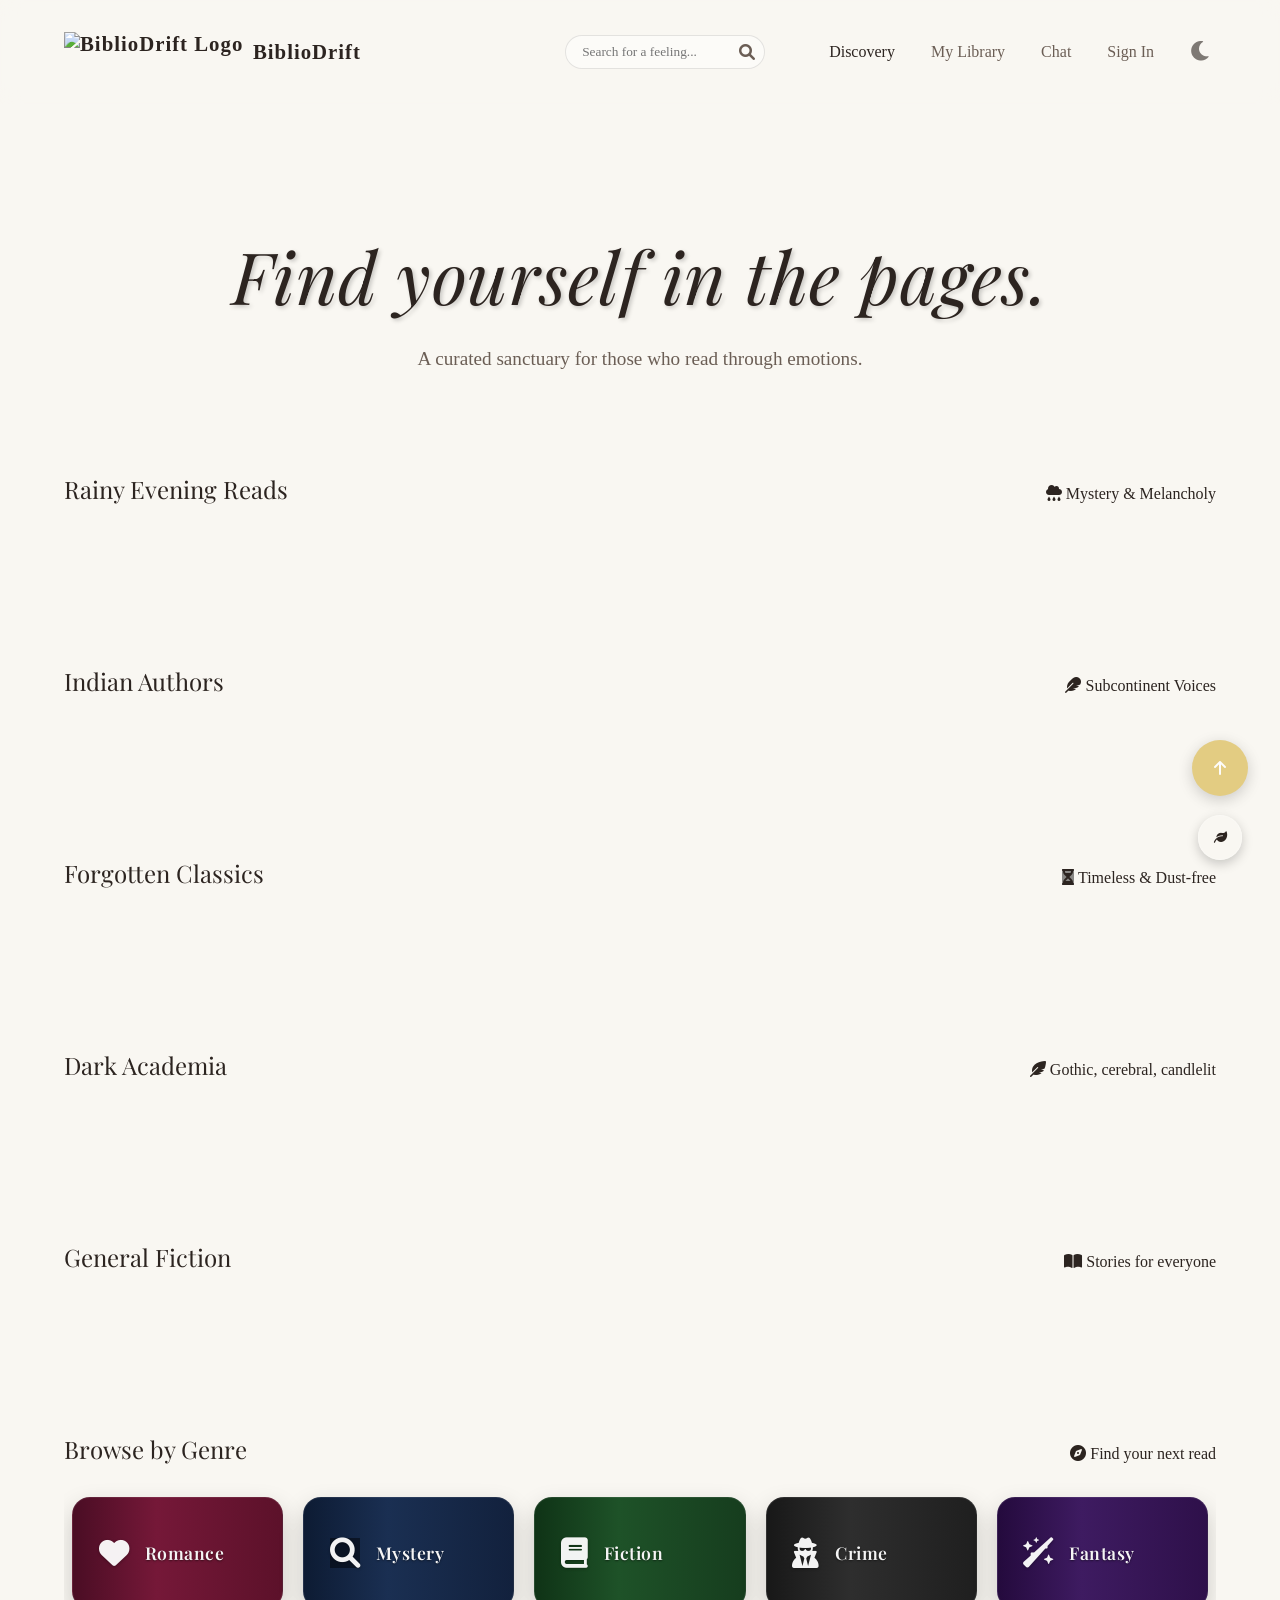
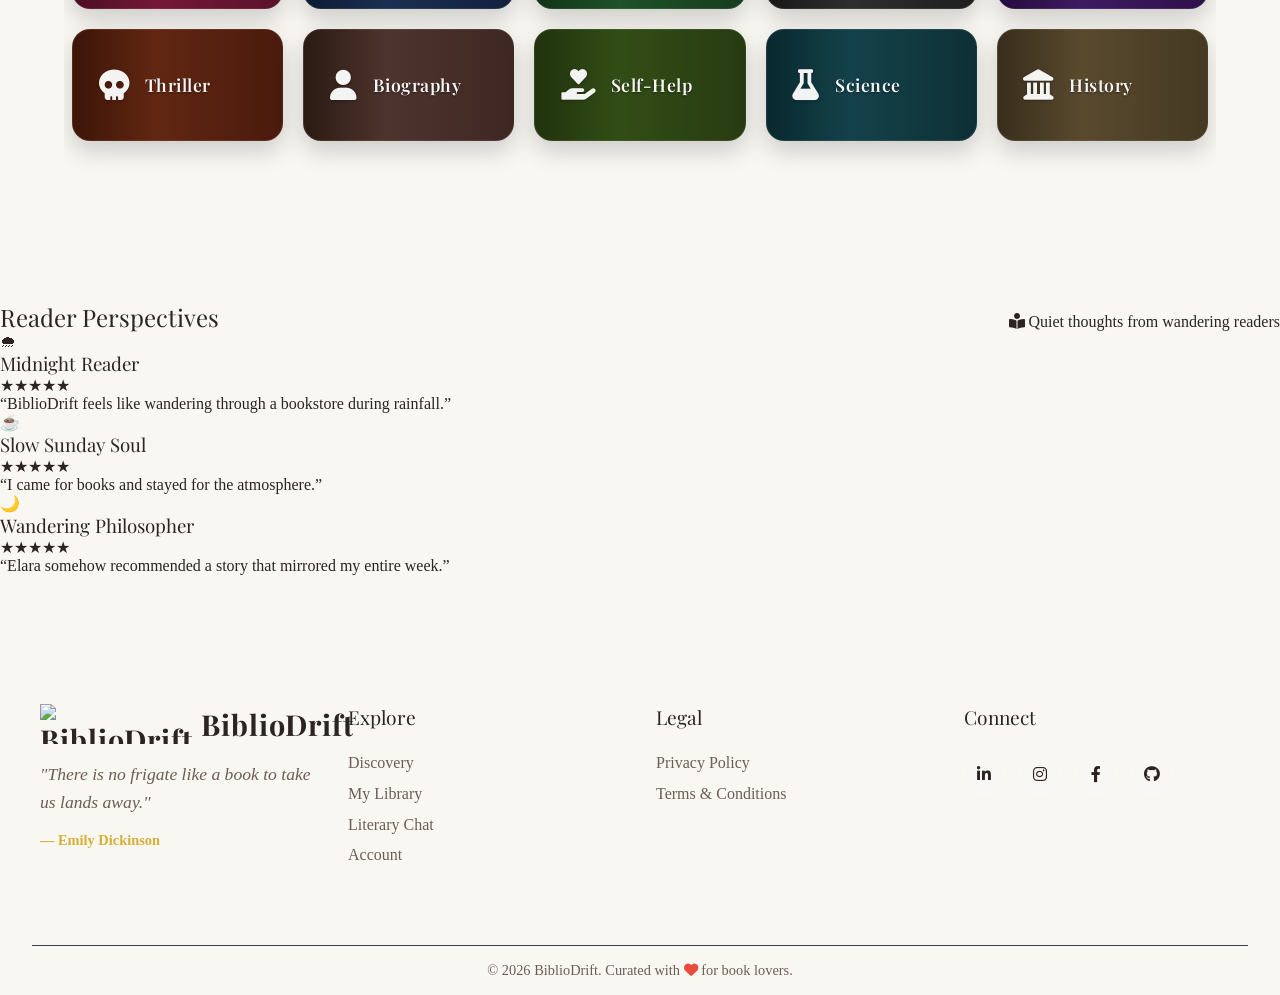
==== frontend/pages/index.html @ a6b9f35f "Merge branch 'main' into enhancement/new-ambient-modes" ====
<!doctype html>
<html lang="en">

<head>
  <meta charset="UTF-8" />
  <script>
    (function () {
      const theme = localStorage.getItem('bibliodrift_theme');
      if (theme === 'night') {
        document.documentElement.setAttribute('data-theme', 'night');
      }
    })();
  </script>
  <script src="https://unpkg.com/dexie/dist/dexie.js"></script>

  <script src="../js/db.js"></script>

  <script src="../js/app.js"></script>
  <script src="../js/library-3d.js"></script>
  <script src="https://unpkg.com/dexie/dist/dexie.js"></script>
  <meta name="viewport" content="width=device-width, initial-scale=1.0" />
  <!-- Added SEO meta description to improve search engine discoverability and click-through rates -->
  <meta name="description" content="BiblioDrift — Discover books by mood, track your reading journey, and get AI-powered recommendations." />
  <title>BiblioDrift | Find yourself in the pages</title>
  <link rel="stylesheet" href="../css/style.css" />
  <link rel="stylesheet" href="../css/keyboard-shortcuts.css" />
  <link rel="manifest" href="/manifest.json">
  <!-- Fonts -->
  <link rel="preconnect" href="https://fonts.googleapis.com" />
  <link rel="preconnect" href="https://fonts.gstatic.com" crossorigin />
  <link
    href="https://fonts.googleapis.com/css2?family=Playfair+Display:ital,wght@0,400;0,600;1,400&family=Georgia&display=swap"
    rel="stylesheet" />
  <link rel="stylesheet" href="https://cdnjs.cloudflare.com/ajax/libs/font-awesome/6.0.0/css/all.min.css" />

  <!-- Security: DOMPurify for XSS prevention -->
  <script src="https://cdn.jsdelivr.net/npm/dompurify@3.0.6/dist/purify.min.js"></script>
  <link rel="icon" href="../assets/images/biblioDrift_favicon.png" type="image/png">
  <!-- PWA -->
  <link rel="manifest" href="/manifest.json">
  <meta name="theme-color" content="#2c2420">
  <meta name="apple-mobile-web-app-capable" content="yes">
  <meta name="apple-mobile-web-app-status-bar-style" content="black-translucent">
  <meta name="apple-mobile-web-app-title" content="BiblioDrift">
  <link rel="apple-touch-icon" href="../assets/images/biblioDrift_favicon.png">
</head>

<body>
  <header>
    <a href="index.html" class="logo">
      <img style="height: 40px" src="../assets/images/biblioDrift_favicon.png" alt="BiblioDrift Logo"> BiblioDrift
    </a>
    <div class="header-controls">
      <div class="search-bar">
        <input type="text" id="searchInput" class="search-input" placeholder="Search for a feeling...">
        <i class="fa-solid fa-search search-icon" id="searchIcon"></i>
      </div>
      <nav class="nav-links">
        <div class="tooltip">
          <a href="index.html" class="active">Discovery</a>
          <span class="tooltip-text"><i class="fa-solid fa-wand-magic-sparkles"></i> Explore books</span>
        </div>
        <div class="tooltip">
          <a href="library.html">My Library</a>
          <span class="tooltip-text"><i class="fa-solid fa-book"></i> My Library</span>
        </div>
        <div class="tooltip">
          <a href="chat.html">Chat</a>
          <span class="tooltip-text"><i class="fa-solid fa-comments"></i> Chat</span>
        </div>
        <!-- DYNAMIC AUTH LINK -->
        <div class="tooltip">
          <a href="auth.html" id="navAuthLink">Sign In</a>
          <span class="tooltip-text" id="navAuthTooltip"><i class="fa-solid fa-key"></i> Access account</span>
        </div>
      </nav>
      <button id="themeToggle" class="btn-icon" title="Toggle Theme">
        <i class="fa-solid fa-moon"></i>
      </button>
    </div>
  </header>

  <main>
    <section class="hero">
      <h1>Find yourself in the pages.</h1>
      <p>A curated sanctuary for those who read through emotions.</p>
    </section>

    <!-- SEARCH RESULTS SECTION (Initially Hidden) -->
    <section id="search-results-section" class="curated-section" hidden>
      <div class="section-header">
        <h2 id="search-query-display">Search Results</h2>
        <span><i class="fa-solid fa-magnifying-glass"></i> Exploring your query</span>
      </div>
      <div class="curated-row" id="search-results-grid">
        <!-- Dynamically Appended Books -->
      </div>
    </section>

    <!-- Curated Sections -->
    <section class="curated-section">
      <div class="section-header">
        <h2>Rainy Evening Reads</h2>
        <span><i class="fa-solid fa-cloud-rain"></i> Mystery & Melancholy</span>
      </div>
      <div class="curated-row" id="row-rainy"></div>
    </section>

    <section class="curated-section">
      <div class="section-header">
        <h2>Indian Authors</h2>
        <span><i class="fa-solid fa-feather"></i> Subcontinent Voices</span>
      </div>
      <div class="curated-row" id="row-indian"></div>
    </section>

    <section class="curated-section">
      <div class="section-header">
        <h2>Forgotten Classics</h2>
        <span><i class="fa-solid fa-hourglass"></i> Timeless & Dust-free</span>
      </div>
      <div class="curated-row" id="row-classics"></div>
    </section>

    <section class="curated-section">
      <div class="section-header">
        <h2>Dark Academia</h2>
        <span><i class="fa-solid fa-feather-pointed"></i> Gothic, cerebral, candlelit</span>
      </div>
      <div class="curated-row" id="row-dark-academia"></div>
    </section>

    <section class="curated-section">
      <div class="section-header">
        <h2>General Fiction</h2>
        <span><i class="fa-solid fa-book-open"></i> Stories for everyone</span>
      </div>
      <div class="curated-row" id="row-fiction"></div>
    </section>

    <!-- Genre Grid Section -->
    <section class="curated-section genre-section">
      <div class="section-header">
        <h2>Browse by Genre</h2>
        <span><i class="fa-solid fa-compass"></i> Find your next read</span>
      </div>
      <div class="genre-grid" id="genre-grid">
        <div class="genre-card" data-genre="romance"><i class="fa-solid fa-heart"></i><span>Romance</span></div>
        <div class="genre-card" data-genre="mystery"><i class="fa-solid fa-magnifying-glass"></i><span>Mystery</span>
        </div>
        <div class="genre-card" data-genre="fiction"><i class="fa-solid fa-book"></i><span>Fiction</span></div>
        <div class="genre-card" data-genre="crime"><i class="fa-solid fa-user-secret"></i><span>Crime</span></div>
        <div class="genre-card" data-genre="fantasy"><i class="fa-solid fa-wand-sparkles"></i><span>Fantasy</span></div>
        <div class="genre-card" data-genre="thriller"><i class="fa-solid fa-skull"></i><span>Thriller</span></div>
        <div class="genre-card" data-genre="biography"><i class="fa-solid fa-user"></i><span>Biography</span></div>
        <div class="genre-card" data-genre="self-help"><i
            class="fa-solid fa-hand-holding-heart"></i><span>Self-Help</span></div>
        <div class="genre-card" data-genre="science"><i class="fa-solid fa-flask"></i><span>Science</span></div>
        <div class="genre-card" data-genre="history"><i class="fa-solid fa-landmark"></i><span>History</span></div>
      </div>
    </section>

    <!-- Genre Modal -->
    <dialog id="genre-modal" class="genre-modal">
      <div class="genre-modal-content">
        <div class="genre-modal-header">
          <h2 id="genre-modal-title">Genre Books</h2>
          <button class="close-genre-modal" id="close-genre-modal"><i class="fa-solid fa-xmark"></i></button>
        </div>
        <div class="genre-modal-body">
          <div class="genre-books-grid" id="genre-books-grid"></div>
        </div>
      </div>
    </dialog>

    <!-- Book Details Modal -->
    <dialog id="book-details-modal" class="glass-modal">
      <div class="modal-content">
        <button class="close-modal-btn" id="closeModalBtn"><i class="fa-solid fa-xmark"></i></button>
        <div class="modal-body">
          <div class="modal-media"><img id="modal-img" src="" alt="Book Cover" /></div>
          <div class="modal-info">
            <h2 id="modal-title">Book Title</h2>
            <p id="modal-author" class="modal-subtitle">Author Name</p>
            <div class="ai-insight-box">
              <div class="ai-header"><i class="fa-solid fa-wand-magic-sparkles"></i><span>AI Insight</span></div>
              <div id="modal-summary">
                <div class="text-skeleton skeleton"></div>
                <div class="text-skeleton skeleton" style="width: 90%"></div>
                <div class="text-skeleton skeleton" style="width: 70%"></div>
              </div>
            </div>
            <div class="modal-actions">
              <button id="modal-add-btn" class="btn-primary"><i class="fa-regular fa-heart"></i> Add to Library</button>
              <button id="modal-preview-btn" class="btn-preview"><i class="fa-solid fa-book-open"></i> Preview</button>
              <button id="modal-share-btn" class="btn-secondary modal-share-btn"><i class="fa-solid fa-share-nodes"></i>
                Share</button>
            </div>
          </div>
        </div>
      </div>
    </dialog>
  </main>
<section class="reader-perspectives">

  <div class="section-header">
    <h2>Reader Perspectives</h2>
    <span>
      <i class="fa-solid fa-book-open-reader"></i>
      Quiet thoughts from wandering readers
    </span>
  </div>

  <div class="perspective-grid">

    <div class="perspective-card">
      <div class="perspective-user">
        <div class="avatar-circle">🌧</div>

        <div>
          <h3>Midnight Reader</h3>
          <p class="stars">★★★★★</p>
        </div>
      </div>

      <p class="perspective-text">
        “BiblioDrift feels like wandering through a bookstore during rainfall.”
      </p>
    </div>

    <div class="perspective-card">
      <div class="perspective-user">
        <div class="avatar-circle">☕</div>

        <div>
          <h3>Slow Sunday Soul</h3>
          <p class="stars">★★★★★</p>
        </div>
      </div>

      <p class="perspective-text">
        “I came for books and stayed for the atmosphere.”
      </p>
    </div>

    <div class="perspective-card">
      <div class="perspective-user">
        <div class="avatar-circle">🌙</div>

        <div>
          <h3>Wandering Philosopher</h3>
          <p class="stars">★★★★★</p>
        </div>
      </div>

      <p class="perspective-text">
        “Elara somehow recommended a story that mirrored my entire week.”
      </p>
    </div>

  </div>

</section>

<!--The footer is being called usingt footer.js.-->
  <script src="../js/config.js"></script>
  <script src="../js/app.js"></script>
  <script src="../js/book-preview.js"></script>
  <script src="../js/footer.js"></script>
  <script src="../script/header-scroll.js"></script>


  <!-- Back to Top Button -->
  <button id="backToTop" class="btn-icon back-to-top" title="Back to Top" onclick="window.scrollTo({top: 0, behavior: 'smooth'});">
    <i class="fa-solid fa-arrow-up"></i>
  </button>

<div class="ambient-sanctuary">
    <button id="ambientToggle" title="Ambient Sanctuary">
      <i class="fa-solid fa-leaf"></i>
    </button>
    
    <div id="ambientPanel" class="ambient-panel">
      <h3 style="color: var(--text-main) !important;">Ambient Sanctuary</h3>
      
      <div class="ambient-option">
        <span style="color: var(--text-main) !important;"><i class="fa-solid fa-cloud-rain"></i> Rainy Evening</span>
        <label class="switch">
          <input type="checkbox" id="rainToggle">
          <span class="slider"></span>
        </label>
      </div>
      
      <div class="ambient-option">
        <span style="color: var(--text-main) !important;"><i class="fa-solid fa-fire"></i> Cozy Fireplace</span>
        <label class="switch">
          <input type="checkbox" id="fireToggle">
          <span class="slider"></span>
        </label>
      </div>

      <div class="ambient-option">
        <span style="color: var(--text-main) !important;"><i class="fa-solid fa-rocket"></i> Space Drift</span>
        <label class="switch">
          <input type="checkbox" id="spaceToggle">
          <span class="slider"></span>
        </label>
      </div>

      <div class="ambient-option">
        <span style="color: var(--text-main) !important;"><i class="fa-solid fa-train"></i> Night Train</span>
        <label class="switch">
          <input type="checkbox" id="trainToggle">
          <span class="slider"></span>
        </label>
      </div>

      <div class="ambient-option">
        <span style="color: var(--text-main) !important;"><i class="fa-solid fa-tree"></i> Forest Cabin</span>
        <label class="switch">
          <input type="checkbox" id="forestToggle">
          <span class="slider"></span>
        </label>
      </div>

      <div class="ambient-option">
        <span style="color: var(--text-main) !important;"><i class="fa-solid fa-wand-sparkles"></i> Magic Realm</span>
        <label class="switch">
          <input type="checkbox" id="magicToggle">
          <span class="slider"></span>
        </label>
      </div>

      <div class="ambient-option">
        <span style="color: var(--text-main) !important;"><i class="fa-solid fa-torii-gate"></i> Wisteria Night</span>
        <label class="switch">
          <input type="checkbox" id="animeToggle">
          <span class="slider"></span>
        </label>
      </div>

      <div class="ambient-option">
        <span style="color: var(--text-main) !important;"><i class="fa-solid fa-water"></i> Calm Ocean Waves</span>
        <label class="switch">
          <input type="checkbox" id="oceanToggle">
          <span class="slider"></span>
        </label>
      </div>
      <div class="ambient-option">
        <span style="color: var(--text-main) !important;"><i class="fa-solid fa-bolt"></i> Stormy Rain</span>
        <label class="switch">
          <input type="checkbox" id="stormToggle">
          <span class="slider"></span>
        </label>
      </div>
      <div class="volume-control">
        <label for="ambientVolume" style="color: var(--text-main) !important;"><i class="fa-solid fa-volume-high"></i> Volume</label>
        <input type="range" id="ambientVolume" min="0" max="1" step="0.1" value="0.5" style="width: 100%;">
      </div>
    </div>
  </div>

  <script src="../js/ambient.js"></script>
  <script src="../js/security.js"></script>
  <script src="../js/pwa.js"></script>
</body>
</html>
---- frontend/css/style.css ----
:root {
    /* Fix: WCAG AA Contrast Floor - Issue #534 */
.glass-panel,
.book-tooltip,
.book-detail-modal,
[class*="glass"] {
    background: rgba(0, 0, 0, 0.45) !important;
    backdrop-filter: blur(12px);
    -webkit-backdrop-filter: blur(12px);
}
    /* Day Theme (Default) */
    --bg-color: #f9f7f2;
    --header-bg: rgba(249, 247, 242, 0.8);
    --text-main: #2c2420;
    --text-muted: #6b5e55;
    --accent-gold: #d4af37;
    --wood-dark: #5d4037;
    --wood-light: #8d6e63;
    --glass-bg: rgba(255, 255, 255, 0.1);
    --glass-border: rgba(255, 255, 255, 0.2);
    --shadow-soft: 0 10px 30px rgba(0, 0, 0, 0.05);
    --input-bg: rgba(255, 255, 255, 0.5);
    --input-border: rgba(0, 0, 0, 0.1);
    --book-bg: #fff;
    --paper-color: #fffdf9;

    /* Vibe Colors */
    --vibe-mystery: #78909c;
    --vibe-romance: #ef9a9a;
    --vibe-classic: #a1887f;

    /* Dimensions */
    --book-width: 160px;
    --book-height: 240px;
    --book-thick: 40px;
}

[data-theme="night"] {
    /* Night Theme (Dark Wood) */
    --bg-color: #1e1a18;
    --header-bg: rgba(30, 26, 24, 0.85);
    --text-main: #e0d5cb;
    --text-muted: #a89a8e;
    --accent-gold: #fccb4e;
    --wood-dark: #3e2723;
    --wood-light: #5d4037;
    --glass-bg: rgba(0, 0, 0, 0.3);
    --glass-border: rgba(255, 255, 255, 0.05);
    --shadow-soft: 0 10px 40px rgba(0, 0, 0, 0.4);
    --input-bg: rgba(0, 0, 0, 0.2);
    --input-border: rgba(255, 255, 255, 0.1);
    --book-bg: #2c2420;
    --paper-color: #e0d5cb;
}

* {
    box-sizing: border-box;
    margin: 0;
    padding: 0;
}

html {
    scroll-behavior: smooth;
    transition: background-color 0.4s ease, color 0.4s ease;
}

body {
    background-color: var(--bg-color);
    color: var(--text-main);
    font-family: "Georgia", serif;
    /* Classic serif for books */
    overflow-x: hidden;
    min-height: 100vh;
    transition: background-color 0.4s ease, color 0.4s ease, border-color 0.4s ease, box-shadow 0.4s ease;
}

/* Explicit night-mode overrides — bulletproof fallback */
[data-theme="night"] body,
html[data-theme="night"],
html[data-theme="night"] body {
    background-color: #1e1a18 !important;
    color: #fff5f5 !important;
}

[data-theme="night"] header {
    background: rgba(30, 26, 24, 0.85) !important;
}

[data-theme="night"] .search-input,
[data-theme="night"] input {
    background: rgba(0, 0, 0, 0.2) !important;
    color: #e0d5cb !important;
    border-color: rgba(255, 255, 255, 0.1) !important;
}


/* Global Wooden Scrollbar Styling */
::-webkit-scrollbar {
    width: 12px;
}

::-webkit-scrollbar-track {
    background: var(--bg-color);
}

::-webkit-scrollbar-thumb {
    background: linear-gradient(180deg, var(--wood-dark), var(--wood-light));
    border-radius: 6px;
    border: 2px solid var(--bg-color);
}

::-webkit-scrollbar-thumb:hover {
    background: linear-gradient(180deg, var(--wood-light), var(--wood-dark));
    box-shadow: inset 0 0 6px rgba(0, 0, 0, 0.3);
}

h1,
h2,
h3 {
    font-weight: normal;
    font-family: "Playfair Display", serif;
    /* Elegant headings */
}

/* --- Layout --- */
header {
    padding: 2rem 4rem;
    display: flex;
    justify-content: space-between;
    align-items: center;
    position: sticky;
    top: 0;
    z-index: 100;
    background: var(--header-bg);
    backdrop-filter: blur(10px);
    transition: background-color 0.4s ease, color 0.4s ease, backdrop-filter 0.4s ease;
}

.header-controls {
    display: flex;
    align-items: center;
    gap: 2rem;
}

.search-bar {
    position: relative;
    display: flex;
    align-items: center;
}

.search-input {
    background: var(--input-bg);
    border: 1px solid var(--input-border);
    padding: 0.5rem 1rem;
    border-radius: 20px;
    font-family: "Georgia", serif;
    width: 200px;
    transition: all 0.4s ease;
    outline: none;
    color: var(--text-main);
}

.search-input:focus {
    background: var(--book-bg);
    width: 300px;
    box-shadow: var(--shadow-soft);
}

.search-icon {
    position: absolute;
    right: 10px;
    color: var(--text-muted);
    cursor: pointer;
    transition: color 0.3s ease;
}

.search-icon:hover {
    color: var(--text-main);
}

.logo {
    font-size: 1.5rem;
    letter-spacing: 1px;
    color: var(--text-main);
    text-decoration: none;
    display: flex;
    align-items: center;
    gap: 0.5rem;
}

.nav-links a {
    text-decoration: none;
    color: var(--text-muted);
    margin-left: 2rem;
    transition: color 0.3s ease;
}

.nav-links a:hover,
.nav-links a.active {
    color: var(--text-main);
}

/* === ANIMATED HOVER TOOLTIPS FOR NAVIGATION (NEW) === */
.tooltip {
    position: relative;
    display: inline-block;
}

.tooltip-text {
    position: absolute;
    left: 50%;
    bottom: calc(100% + 8px);
    transform: translateX(-50%) scale(0.95) translateY(6px);
    padding: 10px 14px;
    background: #fffaf3;
    color: #2b2b2b;
    font-size: 13px;
    font-weight: 500;
    white-space: nowrap;
    border-radius: 10px;
    box-shadow: 0 8px 20px rgba(0, 0, 0, 0.15);
    border: 1px solid rgba(0, 0, 0, 0.08);
    opacity: 0;
    visibility: hidden;
    pointer-events: none;
    transition: all 0.25s ease;
    z-index: 9999;
}

.tooltip-text::after {
    content: "";
    position: absolute;
    top: 100%;
    left: 50%;
    transform: translateX(-50%) rotate(45deg);
    width: 12px;
    height: 12px;
    background: #fffaf3;
    border-left: 1px solid rgba(0, 0, 0, 0.08);
    border-bottom: 1px solid rgba(0, 0, 0, 0.08);
}

.tooltip:hover .tooltip-text {
    opacity: 1;
    visibility: visible;
    transform: translateX(-40%) scale(1) translateY(0);
}

.tooltip-text i {
    margin-right: 5px;
    color: var(--accent-gold);
}

main {
    padding: 2rem 4rem;
    max-width: 1400px;
    margin: 0 auto;
    width: 100%;
    overflow-x: hidden;
}

/* --- Hero --- */
.hero {
    text-align: center;
    padding: 6rem 1rem;
    animation: heroFade 1s ease-out;
}

@keyframes heroFade {
    from {
        opacity: 0;
        transform: translateY(15px);
    }

    to {
        opacity: 1;
        transform: translateY(0);
    }
}


.hero h1 {
    font-size: clamp(2.5rem, 8vw, 4.5rem);
    margin-bottom: 1.5rem;
    font-style: italic;
    line-height: 1.2;
    letter-spacing: 0.5px;
    text-shadow: 2px 2px 4px rgba(0, 0, 0, 0.2);
}

.hero p {
    color: var(--text-muted);
    font-size: 1.2rem;
    line-height: 1.8;
    max-width: 55ch;
    margin: 0 auto;
}

/* --- Curated Tables (Horizontal Scroll) --- */
.curated-section {
    margin-bottom: 6rem;
    width: 100%;
    overflow-x: hidden;
}

.section-header {
    margin-: 0 1rem 0.5rem 1rem;
    display: flex;
    justify-content: space-between;
    align-items: baseline;
    flex-wrap: wrap;
    gap: 1rem
    justify-content: space-between;
    align-items: baseline;
}

.curated-row {
    display: flex;
    gap: 3rem;
    padding: 2rem 1rem;
    overflow-x: auto;
    overflow-y: hidden;
    /* Allow horizontal scrolling on mobile */
    perspective: 1000px;
    -webkit-overflow-scrolling: touch;
    scroll-behavior: smooth;
    flex-wrap: nowrap;
}

/* --- 3D Book Component --- */
.book-scene {
    width: var(--book-width);
    height: var(--book-height);
    perspective: 1000px;
    cursor: pointer;
    flex-shrink: 0;
    min-width: var(--book-width);
}

.book {
    width: 100%;
    height: 100%;
    position: relative;
    transform-style: preserve-3d;
    /* Bouncy cozy feel */
    transform-origin: center center -20px;
    /* Pivot inside the book */
    animation: floatIn 0.8s ease-out backwards;
}

@keyframes floatIn {
    from {
        opacity: 0;
        transform: translateY(50px) scale(0.9);
    }

    to {
        opacity: 1;
        transform: translateY(0) scale(1);
    }
}

.book.flipped {
    transform: rotateY(180deg) scale(1.2) translateZ(50px);
    /* Expand and bring closer */
    z-index: 100;
}

/* Book Faces */
.book__face {
    position: absolute;
    width: 100%;
    height: 100%;
    backface-visibility: hidden;
    /* Hide back when front is clear */
    border-radius: 4px 8px 8px 4px;
    box-shadow: 5px 5px 15px rgba(0, 0, 0, 0.15);
}

.book__face--front {
    background: var(--book-bg);
    transform: rotateY(0deg);
    z-index: 2;
}

.book__face--front img {
    width: 100%;
    height: 100%;
    object-fit: cover;
    border-radius: 4px 8px 8px 4px;
}

.book__face--back {
    transform: rotateY(180deg);
    background: var(--paper-color);
    /* Paper color */
    padding: 1.5rem;
    display: flex;
    flex-direction: column;
    justify-content: space-between;
    border: 1px solid var(--glass-border);
    z-index: 1;
    color: #2c2420;
    /* Keep text dark for paper feel even in night mode */
}

/* The Spine */
.book__face--spine {
    position: absolute;
    width: var(--book-thick);
    height: 100%;
    left: 0;
    top: 0;
    transform: rotateY(-90deg) translateZ(calc(var(--book-thick) / 2));
}

/* Improved 3D Box Model */
/* Re-defining .book for proper thickness volume */
.book {
    transform-origin: center center -20px;
    /* Pivot inside the book */
}

.book__face--front {
    transform: translateZ(20px);
}

.book__face--back {
    transform: rotateY(180deg) translateZ(20px);
}

.book__face--spine {
    width: 40px;
    height: 100%;
    background: #333;
    /* Default spine color */
    transform: rotateY(-90deg) translateZ(20px);
    /* Adjust positioning to be flush left of front face */
    left: -20px;
    /* Half thickness */
}

.book__face--right {
    /* Pages */
    width: 40px;
    height: 100%;
    background: linear-gradient(to right, #fff, #f0f0f0 20%, #fff 40%);
    transform: rotateY(90deg) translateZ(140px);
    /* Width - half thickness */
    left: auto;
    right: -20px;
}

/* Hover Effect: Pull out */
.book-scene:hover .book:not(.flipped) {
    transform: translateZ(30px) translateY(-10px) rotateY(-10deg);
}

/* Glassmorphism Overlay (Quick view) */
.glass-overlay {
    position: absolute;
    bottom: 10px;
    left: 10px;
    right: 10px;
    background: rgba(255, 255, 255, 0.7);
    backdrop-filter: blur(8px);
    padding: 0.5rem;
    border-radius: 6px;
    opacity: 0;
    transform: translateY(10px);
    transition: all 0.3s ease;
    pointer-events: none;
    /* Let clicks pass to book */
}

.book-scene:hover .glass-overlay {
    opacity: 1;
    transform: translateY(0);
}

/* Back of book content */
.handwritten-note {
    font-family: "Courier New", Courier, monospace;
    /* Placeholder for handwriting font */
    color: var(--text-muted);
    font-size: 0.9rem;
    line-height: 1.4;
    background: #fffdc2;
    padding: 10px;
    transform: rotate(-2deg);
    box-shadow: 2px 2px 5px rgba(0, 0, 0, 0.1);
    margin-bottom: 1rem;
}

/* Read details Button */
.read-details-btn {
    background-color: #3e2723; 
    color: #fffdf9;
    border: 1px solid var(--accent-gold);
    padding: 6px 16px; 
    border-radius: 6px;
    font-family: 'Playfair Display', 'Georgia', serif;
    font-size: 0.82rem;
    cursor: pointer;
    display: flex;
    align-items: center;
    justify-content: center;
    gap: 6px; 
    margin: 8px auto 14px auto;
    width: 96%; 
    box-shadow: 0 3px 6px rgba(0, 0, 0, 0.15);
    transition: background-color 0.2s ease-in-out;
    white-space: nowrap; 
}

.read-details-btn:hover {
    background-color: #5d4037;
}

.book__face--back .book-actions {
    justify-content: space-around;
    padding: 0 10px;
    width: 100%;
    margin-bottom: -6px;
}

.book-actions {
    display: flex;
    gap: 0.35rem;
    justify-content: center;
    align-items: center;
    width: 100%;
}

.btn-icon {
    border: none;
    background: none;
    cursor: pointer;
    font-size: 1rem;
    padding: 0.15rem 0.25rem;
    opacity: 0.6;
    transition: opacity 0.2s, transform 0.12s;
}

.btn-icon:hover {
    opacity: 1;
    transform: scale(1.08);
}

/* --- Virtual Shelves --- */
.shelves-container {
    width: 100%;
    overflow-x: hidden;
    display: flex;
    flex-direction: column;
    gap: 4rem;
    padding: 2rem 0;
}

.shelf-row {
    position: relative;
    padding: 0 2rem 1.5rem 2rem;
    /* Realistic Wood Texture Gradient */
    background:
        repeating-linear-gradient(90deg,
            transparent 0,
            transparent 4px,
            rgba(0, 0, 0, 0.02) 5px,
            transparent 10px),
        linear-gradient(to bottom, #5d4037 0%, #3e2723 100%);
    border-bottom: 25px solid #281a15;
    /* Thicker front lip */
    border-radius: 4px;
    box-shadow:
        0 20px 20px -10px rgba(0, 0, 0, 0.3),
        inset 0 2px 20px rgba(0, 0, 0, 0.2);
    display: flex;
    align-items: flex-end;
    gap: 1.5rem;
    /* More spacing for expanded books */
    min-height: 280px;
    flex-wrap: nowrap;
    overflow-x: auto;
    -webkit-overflow-scrolling: touch;
}

.shelf-row::after {
    /* Depth shadow on wall behind books */
    content: "";
    position: absolute;
    bottom: 25px;
    /* Above bottom lip */
    left: 0;
    right: 0;
    height: 100%;
    z-index: -1;
    background: linear-gradient(to bottom,
            rgba(0, 0, 0, 0.1),
            rgba(0, 0, 0, 0.4));
    pointer-events: none;
}

.shelf-label {
    position: absolute;
    top: -20px;
    left: 0;
    font-size: 1.2rem;
    color: var(--wood-light);
    font-style: italic;
}

/* --- Mood Analysis Styles --- */

/* Mood Tags on Book Covers */
.mood-tags {
    position: absolute;
    top: 5px;
    left: 5px;
    display: flex;
    flex-direction: column;
    gap: 2px;
}

.mood-tag {
    background: rgba(0, 0, 0, 0.7);
    color: white;
    padding: 2px 6px;
    border-radius: 10px;
    font-size: 0.7rem;
    font-weight: bold;
    text-transform: capitalize;
}

/* Mood-specific colors */
.mood-cozy {
    background: #8d6e63 !important;
}

.mood-dark {
    background: #424242 !important;
}

.mood-mysterious {
    background: #5e35b1 !important;
}

.mood-romantic {
    background: #e91e63 !important;
}

.mood-adventurous {
    background: #ff5722 !important;
}

.mood-melancholy {
    background: #607d8b !important;
}

.mood-uplifting {
    background: #4caf50 !important;
}

.mood-intense {
    background: #f44336 !important;
}

.mood-whimsical {
    background: #9c27b0 !important;
}

.mood-thought-provoking {
    background: #795548 !important;
}

/* Glass overlay mood tags */
.glass-mood-tags {
    margin-top: 0.5rem;
    display: flex;
    gap: 0.25rem;
    flex-wrap: wrap;
}

.glass-mood-tag {
    background: rgba(255, 255, 255, 0.3);
    padding: 1px 4px;
    border-radius: 8px;
    font-size: 0.6rem;
    text-transform: capitalize;
}

/* Back of book mood analysis */
.mood-analysis {
    margin-top: 1rem;
    padding-top: 0.5rem;
    border-top: 1px solid rgba(0, 0, 0, 0.1);
}

.mood-tags-back {
    display: flex;
    gap: 0.25rem;
    flex-wrap: wrap;
    margin-top: 0.25rem;
}

.mood-tag-small {
    background: var(--accent-gold);
    color: white;
    padding: 1px 4px;
    border-radius: 6px;
    font-size: 0.6rem;
    text-transform: capitalize;
}

/* Mood Analysis Modal */
.mood-modal {
    position: fixed;
    top: 0;
    left: 0;
    width: 100%;
    height: 100%;
    background: rgba(0, 0, 0, 0.7);
    display: flex;
    justify-content: center;
    align-items: center;
    z-index: 1000;
    backdrop-filter: blur(5px);
}

.mood-modal-content {
    background: var(--book-bg);
    border-radius: 12px;
    max-width: 500px;
    width: 90%;
    max-height: 80vh;
    overflow-y: auto;
    box-shadow: var(--shadow-soft);
    border: 1px solid var(--glass-border);
    display: flex;
    flex-direction: column;
}

.mood-modal-header {
    padding: 1.5rem;
    border-bottom: 1px solid var(--glass-border);
    display: flex;
    justify-content: space-between;
    align-items: center;
}

.mood-modal-header h3 {
    margin: 0;
    color: var(--text-main);
}

.close-modal {
    background: none;
    border: none;
    font-size: 1.5rem;
    cursor: pointer;
    color: var(--text-muted);
    padding: 0;
    width: 30px;
    height: 30px;
    display: flex;
    align-items: center;
    justify-content: center;
}

.close-modal:hover {
    color: var(--text-main);
}

.mood-modal-body {
    padding: 1.5rem;
}

.mood-section {
    margin-bottom: 1.5rem;
}

.mood-section h4 {
    margin: 0 0 0.5rem 0;
    color: var(--text-main);
    font-size: 1rem;
}

/* Sentiment Bar */
.sentiment-bar {
    width: 100%;
    height: 8px;
    background: #e0e0e0;
    border-radius: 4px;
    overflow: hidden;
    margin: 0.5rem 0;
}

.sentiment-fill {
    height: 100%;
    background: linear-gradient(to right, #f44336, #ff9800, #4caf50);
    transition: width 0.3s ease;
}

/* Large mood tags in modal */
.mood-tags-large {
    display: flex;
    gap: 0.5rem;
    flex-wrap: wrap;
}

.mood-tag-large {
    padding: 0.5rem 1rem;
    border-radius: 20px;
    font-size: 0.9rem;
    font-weight: bold;
    color: white;
    text-transform: capitalize;
}

/* Vibe quote styling */
.vibe-quote {
    background: var(--paper-color);
    padding: 1rem;
    border-radius: 8px;
    font-style: italic;
    color: #2c2420;
    border-left: 4px solid var(--accent-gold);
    margin: 0.5rem 0;
}

/* Mood button in book actions */
.mood-btn {
    color: var(--accent-gold) !important;
}

.mood-btn:hover {
    color: var(--wood-dark) !important;
    transform: scale(1.1);
}

/* Responsive mood modal */
@media (max-width: 768px) {
    .mood-modal-content {
        width: 95%;
        margin: 1rem;
    }

    .mood-tags-large {
        flex-direction: column;
    }

    .mood-tag-large {
        text-align: center;
    }
}

/* Utilities */
.hidden {
    display: none !important;
}

/* --- Constellation View --- */
.constellation-container {
    width: 100%;
    min-height: 600px;
    margin-top: 2rem;
    position: relative;
    border-radius: 12px;
    overflow: hidden;
    animation: fadeIn 0.5s ease;
}

.view-toggles button {
    cursor: pointer;
    transition: all 0.3s ease;
}

.view-toggles .active-view {
    box-shadow: 0 4px 15px rgba(0, 0, 0, 0.2);
    transform: scale(1.05);
}

.fade-in {
    animation: fadeIn 1s ease;
}

@keyframes fadeIn {
    from {
        opacity: 0;
        transform: translateY(10px);
    }

    to {
        opacity: 1;
        transform: translateY(0);
    }
}

/* Theme Toggle Button Enhancement */
#themeToggle {
    font-size: 1.4rem;
    color: var(--text-main);
    cursor: pointer;
    transition:
        transform 0.3s ease,
        color 0.3s ease;
}

#themeToggle:hover {
    transform: rotate(15deg) scale(1.1);
    color: var(--accent-gold);
}


.footer {
    min-height: 120px;
    width: 100%;
    background-color: #222;
    display: flex;
    flex-direction: column;
    justify-content: center;
    align-items: center;
    gap: 1.2rem;
    padding: 2rem 0;
    margin-top: 4rem;
}

.social_icons {
    display: flex;
    gap: 2rem;
    z-index: 999;
}

.social_icons a {
    color: var(--accent-gold);
    font-size: 2rem;
    transition:
        transform 0.3s ease,
        color 0.3s ease;
    text-decoration: none;
}

.social_icons a:hover {
    color: white;
    transform: translateY(-5px);
}

.reading-progress {
    margin-top: 0.75rem;
    opacity: 0.85;
}

.progress-slider {
    width: 100%;
    accent-color: var(--accent-gold);
}

.reading-progress small {
    font-size: 0.7rem;
    opacity: 0.7;
}

/* --- Glass Modal --- */
.glass-modal {
    margin: auto;
    width: 90%;
    max-width: 900px;
    background: transparent;
    border: none;
    padding: 0;
    overflow: visible;
    max-height: 95vh;
}

.glass-modal::backdrop {
    background: rgba(0, 0, 0, 0.4);
    backdrop-filter: blur(5px);
}

.modal-content {
    background: rgba(255, 255, 255, 0.65);
    backdrop-filter: blur(20px);
    -webkit-backdrop-filter: blur(20px);
    border: 1px solid var(--glass-border);
    border-radius: 20px;
    box-shadow: 0 25px 50px -12px rgba(0, 0, 0, 0.25);
    padding: 2.5rem;
    position: relative;
    overflow: hidden;
    overflow-y: auto;
    animation: modalIn 0.4s cubic-bezier(0.175, 0.885, 0.32, 1.275);
    max-height: 90vh;
}

[data-theme="night"] .modal-content {
    background: rgba(30, 26, 24, 0.8);
    border: 1px solid rgba(255, 255, 255, 0.1);
}

@keyframes modalIn {
    from {
        opacity: 0;
        transform: scale(0.9) translateY(20px);
    }

    to {
        opacity: 1;
        transform: scale(1) translateY(0);
    }
}

.close-modal-btn {
    position: absolute;
    top: 1.5rem;
    right: 1.5rem;
    background: var(--glass-bg);
    border: none;
    width: 2.5rem;
    height: 2.5rem;
    border-radius: 50%;
    cursor: pointer;
    font-size: 1.2rem;
    color: var(--text-muted);
    transition: all 0.2s;
    display: flex;
    justify-content: center;
    align-items: center;
    z-index: 10;
}

.close-modal-btn:hover {
    background: var(--accent-gold);
    color: #fff;
    transform: rotate(90deg);
}

.modal-body {
    display: grid;
    grid-template-columns: 300px 1fr;
    gap: 3rem;
}

.modal-media {
    display: flex;
    justify-content: center;
    align-items: center;
}

.modal-media img {
    width: 100%;
    height: auto;
    border-radius: 12px;
    box-shadow: 10px 10px 30px rgba(0, 0, 0, 0.2);
    transform: rotate(-3deg);
    transition: transform 0.3s;
}

.modal-media img:hover {
    transform: rotate(0) scale(1.02);
}

.modal-info {
    display: flex;
    flex-direction: column;
    gap: 1.5rem;
}

.modal-info h2 {
    font-size: 2.5rem;
    line-height: 1.2;
    margin-bottom: 0;
}

.modal-subtitle {
    font-size: 1.2rem;
    color: var(--text-muted);
    font-style: italic;
    margin-top: -1rem;
}

/* AI Insight Box */
.ai-insight-box {
    background: #fdfaf5;
    border: 1px solid rgba(212, 175, 55, 0.2);
    border-left: 4px solid var(--accent-gold);
    padding: 1.2rem 1.5rem;
    border-radius: 12px;
    margin-top: 1.5rem;
    box-shadow: 0 2px 8px rgba(0,0,0,0.03);
}

#modal-ai-note {
    font-family: "Georgia", serif;
    font-style: italic;
    color: #4a3f35 !important; /* Dark brown for high contrast */
    line-height: 1.6;
    font-size: 1.05rem;
    display: block;
}

[data-theme="night"] .ai-insight-box {
    background: linear-gradient(135deg,
            rgba(255, 255, 255, 0.05),
            rgba(0, 0, 0, 0.2));
}

.ai-insight-box::before {
    content: "";
    position: absolute;
    top: 0;
    left: 0;
    right: 0;
    height: 2px;
    background: linear-gradient(90deg,
            transparent,
            var(--accent-gold),
            transparent);
    opacity: 0.5;
}

.ai-header {
    display: flex;
    align-items: center;
    gap: 0.8rem;
    font-family: "Courier New", monospace;
    /* Tech feel */
    font-weight: bold;
    color: var(--accent-gold);
    margin-bottom: 1rem;
    text-transform: uppercase;
    letter-spacing: 1px;
    font-size: 0.9rem;
}

#modal-summary {
    line-height: 1.6;
    color: var(--text-main);
}

.modal-actions {
    margin-top: auto;
    display: flex;
    gap: 1rem;
}

.btn-primary {
    background: var(--text-main);
    color: var(--bg-color);
    border: none;
    padding: 1rem 2rem;
    border-radius: 30px;
    font-family: "Georgia", serif;
    font-size: 1.1rem;
    cursor: pointer;
    transition: all 0.3s;
    display: flex;
    align-items: center;
    gap: 0.8rem;
}

.btn-primary:hover {
    background: var(--accent-gold);
    color: #fff;
    transform: translateY(-2px);
    box-shadow: 0 5px 15px rgba(0, 0, 0, 0.1);
}

/* Responsive Modal */
@media (max-width: 768px) {
    .modal-body {
        grid-template-columns: 1fr;
    }

    .modal-media img {
        max-width: 200px;
        transform: rotate(0);
    }

    .modal-content {
        padding: 1.5rem;
    }

    .modal-info h2 {
        font-size: 1.8rem;
    }

    .ai-insight-box {
        padding: 1rem 1.2rem;
    }

    #modal-ai-note {
        font-size: 0.95rem;
    }

    .modal-actions {
        flex-direction: column;
        width: 100%;
    }

    .btn-primary,
    .btn-secondary,
    .btn-preview {
        width: 100%;
    }
}

/* ===== CHAT INTERFACE STYLES ===== */

.chat-container {
    max-width: 900px;
    margin: 0 auto;
    height: calc(100vh - 80px);
    display: flex;
    flex-direction: column;
    background: var(--glass-bg);
    backdrop-filter: blur(20px);
    border: 1px solid var(--glass-border);
    border-radius: 20px;
    overflow: hidden;
    box-shadow: var(--shadow-soft);
}

.chat-header {
    padding: 20px 25px;
    background: var(--glass-bg);
    border-bottom: 1px solid var(--glass-border);
    display: flex;
    justify-content: space-between;
    align-items: center;
}

.bookseller-info {
    display: flex;
    align-items: center;
    gap: 15px;
}

.bookseller-avatar {
    width: 50px;
    height: 50px;
    background: var(--accent-gold);
    border-radius: 50%;
    display: flex;
    align-items: center;
    justify-content: center;
    color: var(--wood-dark);
    font-size: 20px;
    box-shadow: 0 4px 15px rgba(212, 175, 55, 0.3);
}

.bookseller-details h2 {
    font-family: 'Playfair Display', serif;
    color: var(--text-main);
    font-size: 1.4rem;
    margin-bottom: 4px;
}

.status {
    display: flex;
    align-items: center;
    gap: 8px;
    color: var(--text-muted);
    font-size: 0.9rem;
}

.status-dot {
    width: 8px;
    height: 8px;
    background: #4caf50;
    border-radius: 50%;
    animation: pulse 2s infinite;
}

@keyframes pulse {

    0%,
    100% {
        opacity: 1;
    }

    50% {
        opacity: 0.5;
    }
}

.chat-actions {
    display: flex;
    gap: 10px;
}

.action-btn {
    width: 40px;
    height: 40px;
    background: var(--glass-bg);
    border: 1px solid var(--glass-border);
    border-radius: 10px;
    color: var(--text-muted);
    cursor: pointer;
    transition: all 0.3s ease;
    display: flex;
    align-items: center;
    justify-content: center;
}

.action-btn:hover {
    background: var(--accent-gold);
    color: var(--wood-dark);
    transform: translateY(-2px);
}

.chat-messages {
    flex: 1;
    overflow-y: auto;
    padding: 20px 25px;
    display: flex;
    flex-direction: column;
    gap: 20px;
}

.message {
    display: flex;
    gap: 12px;
    max-width: 80%;
}

.message.user-message {
    align-self: flex-end;
    flex-direction: row-reverse;
}

.message-avatar {
    width: 35px;
    height: 35px;
    border-radius: 50%;
    display: flex;
    align-items: center;
    justify-content: center;
    font-size: 14px;
    flex-shrink: 0;
}

.bookseller-message .message-avatar {
    background: var(--accent-gold);
    color: var(--wood-dark);
}

.user-message .message-avatar {
    background: var(--wood-light);
    color: var(--paper-color);
}

.message-content {
    flex: 1;
}

.message-bubble {
    background: var(--glass-bg);
    border: 1px solid var(--glass-border);
    border-radius: 18px;
    padding: 15px 18px;
    backdrop-filter: blur(10px);
    box-shadow: 0 4px 15px rgba(0, 0, 0, 0.1);
}

.user-message .message-bubble {
    background: var(--accent-gold);
    color: var(--wood-dark);
    border-color: var(--accent-gold);
}

.message-bubble p {
    margin-bottom: 8px;
    line-height: 1.5;
    color: var(--text-main);
}

.user-message .message-bubble p {
    color: var(--wood-dark);
}

.message-bubble p:last-child {
    margin-bottom: 0;
}

.message-time {
    font-size: 0.75rem;
    color: var(--text-muted);
    margin-top: 5px;
    text-align: left;
}

.user-message .message-time {
    text-align: right;
}

.quick-suggestions {
    padding: 15px 25px;
    border-top: 1px solid var(--glass-border);
    background: var(--glass-bg);
}

.suggestions-header {
    font-size: 0.9rem;
    color: var(--text-muted);
    margin-bottom: 12px;
}

.suggestions-list {
    display: flex;
    gap: 10px;
    flex-wrap: wrap;
}

.suggestion-btn {
    background: var(--glass-bg);
    border: 1px solid var(--glass-border);
    border-radius: 20px;
    padding: 8px 15px;
    color: var(--text-main);
    cursor: pointer;
    transition: all 0.3s ease;
    font-size: 0.85rem;
    display: flex;
    align-items: center;
    gap: 6px;
    backdrop-filter: blur(10px);
}

.suggestion-btn:hover {
    background: var(--accent-gold);
    color: var(--wood-dark);
    transform: translateY(-2px);
    box-shadow: 0 4px 15px rgba(212, 175, 55, 0.3);
}

.chat-input-container {
    padding: 20px 25px;
    border-top: 1px solid var(--glass-border);
    background: var(--glass-bg);
}

.chat-input-wrapper {
    display: flex;
    gap: 12px;
    align-items: flex-end;
    background: var(--input-bg);
    border: 1px solid var(--input-border);
    border-radius: 20px;
    padding: 12px 15px;
    backdrop-filter: blur(10px);
}

#chatInput {
    flex: 1;
    background: transparent;
    border: none;
    outline: none;
    color: var(--text-main);
    font-size: 1rem;
    line-height: 1.4;
    resize: none;
    min-height: 24px;
    max-height: 120px;
    font-family: inherit;
}

#chatInput::placeholder {
    color: var(--text-muted);
}

.send-btn {
    width: 40px;
    height: 40px;
    background: var(--accent-gold);
    border: none;
    border-radius: 50%;
    color: var(--wood-dark);
    cursor: pointer;
    transition: all 0.3s ease;
    display: flex;
    align-items: center;
    justify-content: center;
    flex-shrink: 0;
}

.send-btn:hover {
    transform: scale(1.1);
    box-shadow: 0 4px 15px rgba(212, 175, 55, 0.4);
}

.send-btn:disabled {
    opacity: 0.5;
    cursor: not-allowed;
    transform: none;
}

.input-hint {
    margin-top: 8px;
    font-size: 0.8rem;
    color: var(--text-muted);
    display: flex;
    align-items: center;
    gap: 6px;
}

/* Book Recommendations in Chat */
.book-recommendation {
    margin: 15px 0;
    padding: 15px;
    background: var(--glass-bg);
    border: 1px solid var(--glass-border);
    border-radius: 12px;
    backdrop-filter: blur(10px);
}

.book-rec-header {
    display: flex;
    justify-content: space-between;
    align-items: center;
    margin-bottom: 12px;
}

.book-rec-title {
    font-weight: 600;
    color: var(--text-main);
    font-size: 0.95rem;
}

.book-rec-count {
    font-size: 0.8rem;
    color: var(--text-muted);
    background: var(--glass-bg);
    padding: 4px 8px;
    border-radius: 10px;
}

.book-rec-grid {
    display: grid;
    grid-template-columns: repeat(auto-fill, minmax(120px, 1fr));
    gap: 12px;
}

.book-rec-item {
    background: var(--glass-bg);
    border: 1px solid var(--glass-border);
    border-radius: 8px;
    padding: 10px;
    text-align: center;
    cursor: pointer;
    transition: all 0.3s ease;
    backdrop-filter: blur(5px);
}

.book-rec-item:hover {
    transform: translateY(-3px);
    box-shadow: 0 6px 20px rgba(0, 0, 0, 0.15);
    border-color: var(--accent-gold);
}

.book-rec-cover {
    width: 60px;
    height: 90px;
    background: var(--book-bg);
    border-radius: 4px;
    margin: 0 auto 8px;
    display: flex;
    align-items: center;
    justify-content: center;
    overflow: hidden;
    box-shadow: 0 2px 8px rgba(0, 0, 0, 0.1);
    flex-shrink: 0;
}

.book-rec-cover img {
    width: 100%;
    height: 100%;
    object-fit: cover;
}

.book-rec-cover i {
    font-size: 24px;
    color: var(--text-muted);
}

.book-rec-info h4 {
    font-size: 0.8rem;
    color: var(--text-main);
    margin-bottom: 4px;
    line-height: 1.2;
    display: -webkit-box;
    -webkit-line-clamp: 2;
    line-clamp: 2;
    -webkit-box-orient: vertical;
    overflow: hidden;
}

.book-rec-info p {
    font-size: 0.7rem;
    color: var(--text-muted);
    display: -webkit-box;
    -webkit-line-clamp: 1;
    line-clamp: 1;
    -webkit-box-orient: vertical;
    overflow: hidden;
}

/* Emotion Tags & Mood Filtering */
.emotion-tags-container {
    display: flex;
    flex-wrap: wrap;
    gap: 8px;
    margin: 12px 0;
}

.emotion-tag {
    background: var(--glass-bg);
    border: 1px solid var(--glass-border);
    border-radius: 16px;
    padding: 4px 12px;
    font-size: 0.75rem;
    color: var(--text-main);
    cursor: pointer;
    transition: all 0.2s ease;
    display: flex;
    align-items: center;
    gap: 6px;
}

.emotion-tag:hover {
    background: rgba(255, 255, 255, 0.1);
    border-color: var(--accent-gold);
}

.emotion-tag.active {
    background: var(--accent-gold);
    color: #000;
    border-color: var(--accent-gold);
}

.mood-selector-modal {
    margin-top: 16px;
    padding: 16px;
    background: rgba(0, 0, 0, 0.2);
    border-radius: 12px;
    border: 1px solid var(--glass-border);
}

.mood-selector-title {
    font-family: 'Playfair Display', serif;
    font-size: 1rem;
    margin-bottom: 12px;
    color: var(--accent-gold);
}

.mood-grid {
    display: grid;
    grid-template-columns: repeat(auto-fill, minmax(100px, 1fr));
    gap: 10px;
}

.mood-item {
    padding: 8px;
    border-radius: 8px;
    background: var(--glass-bg);
    border: 1px solid var(--glass-border);
    text-align: center;
    cursor: pointer;
    transition: transform 0.2s;
}

.mood-item:hover {
    transform: scale(1.05);
    border-color: var(--accent-gold);
}

.mood-item i {
    display: block;
    font-size: 1.2rem;
    margin-bottom: 4px;
}

.mood-item span {
    font-size: 0.7rem;
    text-transform: uppercase;
    letter-spacing: 0.5px;
}

/* Typing Indicator */
.typing-indicator {
    display: flex;
    align-items: center;
    gap: 12px;
    max-width: 80%;
}

.typing-indicator .message-avatar {
    width: 35px;
    height: 35px;
    background: var(--accent-gold);
    color: var(--wood-dark);
    border-radius: 50%;
    display: flex;
    align-items: center;
    justify-content: center;
    font-size: 14px;
}

.typing-bubble {
    background: var(--glass-bg);
    border: 1px solid var(--glass-border);
    border-radius: 18px;
    padding: 15px 18px;
    backdrop-filter: blur(10px);
    display: flex;
    align-items: center;
    gap: 4px;
}

.typing-dot {
    width: 8px;
    height: 8px;
    background: var(--text-muted);
    border-radius: 50%;
    animation: typing 1.4s infinite ease-in-out;
}

.typing-dot:nth-child(2) {
    animation-delay: 0.2s;
}

.typing-dot:nth-child(3) {
    animation-delay: 0.4s;
}

@keyframes typing {

    0%,
    60%,
    100% {
        transform: translateY(0);
        opacity: 0.4;
    }

    30% {
        transform: translateY(-10px);
        opacity: 1;
    }
}

/* Responsive Design */
@media (max-width: 768px) {
    .chat-container {
        height: calc(100vh - 60px);
        border-radius: 0;
        margin: 0;
    }

    .chat-header {
        padding: 15px 20px;
    }

    .bookseller-details h2 {
        font-size: 1.2rem;
    }

    .chat-messages {
        padding: 15px 20px;
    }

    .message {
        max-width: 90%;
    }

    .suggestions-list {
        flex-direction: column;
    }

    .suggestion-btn {
        justify-content: center;
    }

    .book-rec-grid {
        grid-template-columns: repeat(auto-fill, minmax(100px, 1fr));
        gap: 8px;
    }
}

@media (max-width: 480px) {
    .chat-header {
        padding: 12px 15px;
    }

    .bookseller-avatar {
        width: 40px;
        height: 40px;
        font-size: 16px;
    }

    .bookseller-details h2 {
        font-size: 1.1rem;
    }

    .chat-messages {
        padding: 12px 15px;
    }

    .chat-input-container {
        padding: 15px;
    }

    .book-rec-grid {
        grid-template-columns: repeat(2, 1fr);
    }
}

/* ===== GENRE SECTION STYLES ===== */
.genre-grid {
display: grid;
   
    grid-template-columns: repeat(auto-fill, minmax(180px, 1fr));
    gap: 1.25rem;
    padding: 2rem 0.5rem
}

/* Genre Card - Vintage Book Spine Look */
/* Genre Card - Compact Vintage Rectangular Look */
.genre-card {
    display: flex;
    flex-direction: row;
    /* Horizontal layout */
    align-items: center;
    justify-content: flex-start;
    gap: 1rem;
    padding: 1.35rem 1.6rem;
    cursor: pointer;
    transition: all 0.3s cubic-bezier(0.23, 1, 0.32, 1);

    /* Rectangular Shape */
    border-radius: 18px;
    box-shadow: 0 10px 24px rgba(0, 0, 0, 0.18);

    min-height: 112px;
    position: relative;
    overflow: hidden;
    border: 1px solid rgba(255, 255, 255, 0.08);
    backdrop-filter: blur(10px);
}

/* Remove gold lines for cleaner small look */
.genre-card::before,
.genre-card::after {
    display: none;
}

.genre-card i {
    font-size: 1.9rem;
    margin-bottom: 0;
    margin-right: 0;
    color: rgba(255, 255, 255, 0.95);
    /* Bright White/Gold */
    text-shadow: 0 1px 3px rgba(0, 0, 0, 0.3);
    transition: transform 0.3s ease;
    flex-shrink: 0;
}

.genre-card span {
    font-family: 'Playfair Display', serif;
    font-size: 1.1rem;
    font-weight: 600;
    color: #f5f5f5;
    text-transform: capitalize;
    /* Easier to read */
    letter-spacing: 0.5px;
    text-shadow: 0 1px 2px rgba(0, 0, 0, 0.5);
    text-align: left;
    writing-mode: horizontal-tb;
    /* Horizontal Text */
    transform: none;
    line-height: 1.2;
}

.genre-card:hover {
    transform: translateY(-6px);
    box-shadow: 0 16px 30px rgba(0, 0, 0, 0.28);
    z-index: 10;
}

.genre-card:hover i {
    transform: scale(1.1);
    color: #fff;
}

/* Genre Card Colors - Vintage Leather Palette (Deep & Dark) */

/* Romance: Deep Burgundy (Vintage Red) */
.genre-card[data-genre="romance"] {
    background: linear-gradient(90deg, #4a0d24 0%, #751838 40%, #5c112a 100%);
}

/* Mystery: Midnight Navy */
.genre-card[data-genre="mystery"] {
    background: linear-gradient(90deg, #0d1b33 0%, #1a2f52 40%, #12213d 100%);
}

/* Fiction: Classic Dark Green */
.genre-card[data-genre="fiction"] {
    background: linear-gradient(90deg, #0f3316 0%, #1e5228 40%, #163d1e 100%);
}

/* Crime: Charcoal Black */
.genre-card[data-genre="crime"] {
    background: linear-gradient(90deg, #181818 0%, #2e2e2e 40%, #1f1f1f 100%);
}

/* Fantasy: Deep Royal Purple */
.genre-card[data-genre="fantasy"] {
    background: linear-gradient(90deg, #240a3d 0%, #3e1b61 40%, #2e104a 100%);
}

/* Thriller: Burnt Rust/Dark Terracotta */
.genre-card[data-genre="thriller"] {
    background: linear-gradient(90deg, #3d1508 0%, #612712 40%, #4a1a0d 100%);
}

/* Biography: Old Leather Brown */
.genre-card[data-genre="biography"] {
    background: linear-gradient(90deg, #2b1b12 0%, #4e342e 40%, #3e2723 100%);
}

/* Self-Help: Olive Drab */
.genre-card[data-genre="self-help"] {
    background: linear-gradient(90deg, #20330d 0%, #334d16 40%, #273b11 100%);
}

/* Science: Dark Slate/Teal */
.genre-card[data-genre="science"] {
    background: linear-gradient(90deg, #08282e 0%, #14424a 40%, #0e3036 100%);
}

/* History: Worn Bronze/Brown */
.genre-card[data-genre="history"] {
    background: linear-gradient(90deg, #382e1c 0%, #594a2e 40%, #453923 100%);
}

/* Genre Modal Start */

/* Genre Modal */
.genre-modal {
    position: fixed;
    top: 0;
    left: 0;
    width: 100%;
    height: 100%;
    background: rgba(0, 0, 0, 0.6);
    backdrop-filter: blur(8px);
    -webkit-backdrop-filter: blur(8px);
    border: none;
    padding: 0;
    max-width: 100%;
    max-height: 100%;
    z-index: 10000;
}

.genre-modal::backdrop {
    background: transparent;
}

.genre-modal-content {
    background: var(--bg-color);
    width: 90%;
    max-width: 1100px;
    max-height: 85vh;
    margin: 5vh auto;
    border-radius: 24px;
    overflow: hidden;
    box-shadow: 0 25px 80px rgba(0, 0, 0, 0.3);
    display: flex;
    flex-direction: column;
}

.genre-modal-header {
    display: flex;
    justify-content: space-between;
    align-items: center;
    padding: 1.5rem 2rem;
    border-bottom: 1px solid rgba(0, 0, 0, 0.1);
    background: linear-gradient(to bottom, var(--card-bg), transparent);
}

.genre-modal-header h2 {
    font-family: 'Playfair Display', serif;
    font-size: 1.75rem;
    color: var(--text-main);
    margin: 0;
}

.close-genre-modal {
    background: none;
    border: none;
    font-size: 1.5rem;
    color: var(--text-main);
    cursor: pointer;
    padding: 0.5rem;
    border-radius: 50%;
    transition: all 0.2s ease;
}

.close-genre-modal:hover {
    background: rgba(0, 0, 0, 0.1);
    transform: rotate(90deg);
}

.genre-modal-body {
    padding: 2rem;
    overflow-y: auto;
    flex: 1;
}

/* Genre Books Grid */
.genre-books-grid {
    display: grid;
    grid-template-columns: repeat(auto-fill, minmax(140px, 1fr));
    gap: 1.5rem;
    padding: 2rem;
    perspective: 1000px;
    justify-items: center;
    width: 100%;
    max-width: 100%;
}

.genre-book-card {
    background: var(--card-bg);
    border-radius: 12px;
    overflow: hidden;
    transition: all 0.3s ease;
    cursor: pointer;
    box-shadow: 0 4px 15px rgba(0, 0, 0, 0.1);
}

.genre-book-card:hover {
    transform: translateY(-5px);
    box-shadow: 0 12px 30px rgba(0, 0, 0, 0.2);
}

.genre-book-card img {
    width: 100%;
    height: 200px;
    object-fit: cover;
}

.genre-book-info {
    padding: 1rem;
}

.genre-book-info h4 {
    font-family: 'Playfair Display', serif;
    font-size: 0.95rem;
    font-weight: 600;
    color: var(--text-main);
    margin: 0 0 0.25rem 0;
    display: -webkit-box;
    -webkit-line-clamp: 2;
    line-clamp: 2;
    -webkit-box-orient: vertical;
    overflow: hidden;
}

.genre-book-info p {
    font-size: 0.8rem;
    color: var(--text-secondary);
    margin: 0;
}

.genre-loading {
    grid-column: 1 / -1;
    display: flex;
    flex-direction: column;
    align-items: center;
    justify-content: center;
    padding: 3rem;
    color: var(--text-secondary);
    gap: 1rem;
}

.genre-loading i {
    font-size: 2rem;
    color: var(--accent-gold);
}

/* Genre Responsive */
@media (max-width: 900px) {
    .genre-grid {
        grid-template-columns: repeat(auto-fit, minmax(160px, 1fr));
    }
}

@media (max-width: 600px) {
    .genre-grid {
        grid-template-columns: repeat(auto-fit, minmax(140px, 1fr));
        gap: 0.9rem;
    }

    .genre-card {
        min-height: 96px;
        padding: 1rem 1rem;
        gap: 0.85rem;
    }

    .genre-card i {
        font-size: 1.5rem;
    }

    .genre-card span {
        font-size: 0.85rem;
    }

    .genre-modal-content {
        width: 95%;
        max-height: 90vh;
        margin: 2.5vh auto;
    }

    .genre-books-grid {
        grid-template-columns: repeat(2, 1fr);
        gap: 1rem;
    }
}

/* ===== 3D BOOKSHELF STYLES =====  */

/* Main bookshelf container with perspective */
.bookshelf-3d-container {
    perspective: 1200px;
    perspective-origin: center 40%;
    padding: 2rem 0;
    min-height: 400px;
    display: flex;
    flex-direction: column;
}

/* Empty State Placeholder */
.library-empty-state {
    text-align: center;
    padding: 4rem 2rem;
    background: var(--glass-bg);
    backdrop-filter: blur(10px);
    border: 1px solid var(--glass-border);
    border-radius: 20px;
    max-width: 600px;
    margin: 2rem auto;
    animation: fadeIn 0.8s ease-out;
    display: flex;
    flex-direction: column;
    align-items: center;
    box-shadow: var(--shadow-soft);
}

.empty-state-icon {
    font-size: 4rem;
    color: var(--accent-gold);
    margin-bottom: 1.5rem;
    opacity: 0.8;
}

.library-empty-state h2 {
    font-size: 2rem;
    margin-bottom: 1rem;
    font-family: 'Playfair Display', serif;
    font-style: italic;
}

.library-empty-state p {
    color: var(--text-muted);
    font-size: 1.1rem;
    line-height: 1.6;
    max-width: 40ch;
    margin-bottom: 1rem;
}

/* Individual shelf section */
.shelf-section-3d {
    margin-bottom: 4rem;
    position: relative;
    padding-top: 2rem;
    border-top: 4px solid #3e2723;
}

.shelf-section-3d:first-child {
    border-top: none;
    padding-top: 0;
}

.shelf-section-3d .shelf-label {
    position: relative;
    top: auto;
    left: auto;
    margin-bottom: 1.5rem;
    font-size: 1.4rem;
    color: var(--text-main);
    font-style: italic;
    font-family: 'Playfair Display', serif;
    display: flex;
    align-items: center;
    gap: 0.5rem;
    padding-bottom: 0.5rem;
    border-bottom: 2px solid #4e342e;
}

/* 3D Wooden Bookshelf */
.bookshelf-3d {
    position: relative;
    transform-style: preserve-3d;
    transform: rotateX(2deg);
    min-height: 350px;
    padding: 30px 40px 20px;
    margin: 0 -20px;

    /* Realistic wood texture */
    background:
        repeating-linear-gradient(90deg,
            transparent 0,
            transparent 3px,
            rgba(0, 0, 0, 0.03) 3px,
            transparent 8px),
        repeating-linear-gradient(0deg,
            transparent 0,
            transparent 50px,
            rgba(0, 0, 0, 0.02) 50px,
            transparent 100px),
        linear-gradient(to bottom,
            #6d4c3d 0%,
            #5d4037 15%,
            #4e342e 50%,
            #3e2723 85%,
            #2c1810 100%);

    border-radius: 4px;
    box-shadow:
        inset 0 5px 15px rgba(0, 0, 0, 0.4),
        inset 0 -3px 10px rgba(255, 255, 255, 0.05),
        0 20px 40px rgba(0, 0, 0, 0.3),
        0 5px 15px rgba(0, 0, 0, 0.2);
}

/* Back wall of shelf */
.bookshelf-3d::before {
    content: '';
    position: absolute;
    top: 0;
    left: 0;
    right: 0;
    bottom: 25px;
    background:
        linear-gradient(to bottom,
            rgba(0, 0, 0, 0.3) 0%,
            rgba(0, 0, 0, 0.1) 100%);
    border-radius: 4px 4px 0 0;
    z-index: -1;
}

/* Front lip of shelf */
.bookshelf-3d::after {
    content: '';
    position: absolute;
    bottom: 0;
    left: -5px;
    right: -5px;
    height: 25px;
    background:
        linear-gradient(to bottom,
            #4e342e 0%,
            #3e2723 40%,
            #2c1810 100%);
    border-radius: 0 0 6px 6px;
    box-shadow:
        0 8px 20px rgba(0, 0, 0, 0.4),
        inset 0 2px 5px rgba(255, 255, 255, 0.1);
    transform: translateZ(20px);
}

/* Books container */
.books-row-3d {
    display: flex;
    align-items: flex-end;
    gap: 0;
    height: 300px;
    padding-bottom: 10px;
    transform-style: preserve-3d;
    position: relative;
    z-index: 1;
}

/* Individual book spine - tilted LEFT like real books */
.book-spine-3d {
    position: relative;
    transform-style: preserve-3d;
    cursor: pointer;
    transition: all 0.4s cubic-bezier(0.23, 1, 0.32, 1);
    transform-origin: bottom left;
    /* Tilt books to the LEFT (negative rotateZ) */
    transform: rotateZ(-8deg) rotateY(-5deg);
    /* Small gap between books */
    margin-right: 3px;
}

.book-spine-3d:last-child {
    margin-right: 0;
}

.book-spine-3d:nth-child(even) {
    transform: rotateZ(-6deg) rotateY(-4deg);
}

.book-spine-3d:nth-child(3n) {
    transform: rotateZ(-10deg) rotateY(-6deg);
}

.book-spine-3d:nth-child(4n) {
    transform: rotateZ(-7deg) rotateY(-3deg);
}

/* Book spine face (what you see) */
.spine-face {
    height: 100%;
    width: 100%;
    border-radius: 2px 4px 4px 2px;
    display: flex;
    flex-direction: column;
    justify-content: flex-start;
    align-items: center;
    padding: 12px 3px;
    position: relative;
    overflow: visible;
    box-shadow:
        inset 0 0 20px rgba(0, 0, 0, 0.2),
        2px 0 8px rgba(0, 0, 0, 0.3);

    /* Subtle texture overlay */
    background-image:
        linear-gradient(to right,
            rgba(0, 0, 0, 0.15) 0%,
            rgba(255, 255, 255, 0.1) 50%,
            rgba(0, 0, 0, 0.1) 100%);
    background-blend-mode: overlay;
}

/* Book spine text */
.spine-title {
    writing-mode: vertical-rl;
    text-orientation: mixed;
    transform: rotate(180deg);
    font-family: 'Georgia', serif;
    font-size: 0.85rem;
    font-weight: 700;
    color: inherit;
    text-align: center;
    line-height: 1.15;
    flex: 1;
    display: flex;
    align-items: center;
    justify-content: center;
    overflow: visible;
    white-space: nowrap;
    letter-spacing: 0.5px;
    text-shadow: 0 1px 3px rgba(0, 0, 0, 0.4);
    padding: 5px 2px;
}

.spine-author {
    writing-mode: vertical-rl;
    text-orientation: mixed;
    transform: rotate(180deg);
    font-family: 'Georgia', serif;
    font-size: 0.6rem;
    font-weight: 500;
    opacity: 0.9;
    margin-top: 8px;
    text-shadow: 0 1px 2px rgba(0, 0, 0, 0.3);
    white-space: nowrap;
}

/* Book edge (pages) - hidden for tighter packing */
.book-edge {
    display: none;
}

/* Book cover (top of book when viewed from above) */
.book-top {
    position: absolute;
    top: -6px;
    left: 0;
    right: -8px;
    height: 6px;
    background: linear-gradient(to right,
            var(--spine-color, #5d4037) 0%,
            var(--spine-color, #5d4037) calc(100% - 8px),
            #3e2723 calc(100% - 8px),
            #3e2723 100%);
    transform: rotateX(90deg) translateZ(3px);
    border-radius: 2px 2px 0 0;
}

/* Hover effect - book stands up straight and pulls forward */
.book-spine-3d:hover {
    transform: rotateZ(0deg) rotateY(0deg) translateZ(20px) translateY(-10px);
    z-index: 100;
}

.book-spine-3d:hover .spine-face {
    box-shadow:
        inset 0 0 20px rgba(0, 0, 0, 0.2),
        5px 10px 30px rgba(0, 0, 0, 0.4),
        0 0 15px rgba(212, 175, 55, 0.3);
}

/* Book tooltip */
.book-tooltip {
    position: fixed;
    background: rgba(255, 255, 255, 0.98);
    backdrop-filter: blur(20px);
    -webkit-backdrop-filter: blur(20px);
    border: 1px solid rgba(0, 0, 0, 0.1);
    border-radius: 16px;
    padding: 1.25rem;
    min-width: 280px;
    max-width: 320px;
    box-shadow:
        0 20px 60px rgba(0, 0, 0, 0.2),
        0 8px 25px rgba(0, 0, 0, 0.15);
    z-index: 10000;
    pointer-events: none;
    opacity: 0;
    transform: translateY(10px) scale(0.95);
    transition: all 0.3s cubic-bezier(0.23, 1, 0.32, 1);
}

/* Fix: Ensure light text in day theme for contrast with dark background override */
.book-tooltip .tooltip-title,
.book-tooltip .tooltip-author,
.book-tooltip .tooltip-rating-text,
.book-tooltip .tooltip-description {
    color: #f5f5f5 !important;
}

[data-theme="night"] .book-tooltip {
    background: rgba(44, 36, 32, 0.98);
    border: 1px solid rgba(255, 255, 255, 0.1);
}

.book-tooltip.visible {
    opacity: 1;
    transform: translateY(0) scale(1);
}

.tooltip-header {
    display: flex;
    gap: 1rem;
    margin-bottom: 0.75rem;
}

.tooltip-cover {
    width: 60px;
    height: 85px;
    border-radius: 4px;
    object-fit: cover;
    box-shadow: 0 4px 12px rgba(0, 0, 0, 0.15);
    flex-shrink: 0;
}

.tooltip-info {
    flex: 1;
    min-width: 0;
}

.tooltip-title {
    font-family: 'Playfair Display', serif;
    font-size: 1.1rem;
    font-weight: 600;
    color: var(--text-main);
    margin-bottom: 0.25rem;
    line-height: 1.3;
}

.tooltip-author {
    font-size: 0.9rem;
    color: var(--text-muted);
    font-style: italic;
    margin-bottom: 0.5rem;
}

.tooltip-rating {
    display: flex;
    align-items: center;
    gap: 0.5rem;
    font-size: 0.85rem;
}

.tooltip-stars {
    color: var(--accent-gold);
    letter-spacing: 2px;
}

.tooltip-rating-text {
    color: var(--text-muted);
}

.tooltip-description {
    font-size: 0.85rem;
    color: var(--text-muted);
    line-height: 1.5;
    display: -webkit-box;
    -webkit-line-clamp: 3;
    line-clamp: 3;
    -webkit-box-orient: vertical;
    overflow: hidden;
    border-top: 1px solid rgba(0, 0, 0, 0.08);
    padding-top: 0.75rem;
    margin-top: 0.5rem;
}

[data-theme="night"] .tooltip-description {
    border-top-color: rgba(255, 255, 255, 0.08);
}

.tooltip-hint {
    font-size: 0.75rem;
    color: var(--accent-gold);
    text-align: center;
    margin-top: 0.75rem;
    opacity: 0.9;
}

/* Book Detail Modal */
.book-detail-modal {
    position: fixed;
    top: 0;
    left: 0;
    right: 0;
    bottom: 0;
    background: rgba(0, 0, 0, 0.6);
    backdrop-filter: blur(8px);
    -webkit-backdrop-filter: blur(8px);
    display: flex;
    justify-content: center;
    align-items: center;
    z-index: 10001;
    opacity: 0;
    visibility: hidden;
    transition: all 0.4s ease;
    padding: 2rem;
}

.book-detail-modal.active {
    opacity: 1;
    visibility: visible;
}

.book-detail-content {
    background: var(--bg-color);
    border-radius: 24px;
    max-width: 900px;
    width: 100%;
    max-height: 90vh;
    overflow-y: auto;
    box-shadow: 0 30px 80px rgba(0, 0, 0, 0.3);
    transform: translateY(30px) scale(0.95);
    transition: all 0.4s cubic-bezier(0.23, 1, 0.32, 1);
    position: relative;
}

.book-detail-modal.active .book-detail-content {
    transform: translateY(0) scale(1);
}

.modal-close-btn {
    position: absolute;
    top: 10px;
    right: 10px;
    width: 36px;
    height: 36px;
    font-size: 1rem;
    border-radius: 50%;
    background: var(--glass-bg);
    border: 1px solid var(--glass-border);
    cursor: pointer;
    display: flex;
    align-items: center;
    justify-content: center;
    font-size: 1.5rem;
    color: var(--text-muted);
    transition: all 0.3s ease;
    z-index: 10;
}

.modal-close-btn:hover {
    background: var(--accent-gold);
    color: white;
    transform: rotate(90deg);
}

.book-detail-grid {
    display: grid;
    grid-template-columns: 280px 1fr;
    gap: 3rem;
    padding: 2.5rem;
}

.book-cover-section {
    position: relative;
}

.book-cover-3d {
    position: relative;
    transform-style: preserve-3d;
    transform: perspective(800px) rotateY(-15deg);
    transition: transform 0.5s ease;
}

.book-cover-3d:hover {
    transform: perspective(800px) rotateY(-5deg);
}

.book-cover-image {
    width: 100%;
    height: auto;
    border-radius: 8px;
    box-shadow:
        15px 15px 40px rgba(0, 0, 0, 0.3),
        5px 5px 15px rgba(0, 0, 0, 0.2);
}

.book-cover-spine {
    position: absolute;
    left: -20px;
    top: 5px;
    bottom: 5px;
    width: 20px;
    background: linear-gradient(to right,
            rgba(0, 0, 0, 0.3),
            rgba(0, 0, 0, 0.1));
    border-radius: 4px 0 0 4px;
    transform: rotateY(-90deg) translateZ(10px);
}

.book-info-section {
    display: flex;
    flex-direction: column;
    gap: 1.5rem;
}

.book-title-large {
    font-family: 'Playfair Display', serif;
    font-size: 2.5rem;
    font-weight: 600;
    color: var(--text-main);
    line-height: 1.2;
    margin: 0;
}

.book-author-large {
    font-size: 1.25rem;
    color: var(--text-muted);
    font-style: italic;
    margin: 0;
}

.book-meta {
    display: flex;
    align-items: center;
    gap: 1.5rem;
    flex-wrap: wrap;
}

.book-rating-large {
    display: flex;
    align-items: center;
    gap: 0.75rem;
}

.rating-stars-large {
    font-size: 1.25rem;
    color: var(--accent-gold);
    letter-spacing: 3px;
}

.rating-score {
    font-size: 1.1rem;
    font-weight: 600;
    color: var(--text-main);
}

.rating-count {
    font-size: 0.9rem;
    color: var(--text-muted);
}

.book-categories {
    display: flex;
    gap: 0.5rem;
    flex-wrap: wrap;
}

.category-tag {
    background: var(--glass-bg);
    border: 1px solid var(--glass-border);
    padding: 0.4rem 0.8rem;
    border-radius: 20px;
    font-size: 0.8rem;
    color: var(--text-muted);
}

.book-description-section {
    padding-top: 1rem;
    border-top: 1px solid var(--glass-border);
}

.book-description-section h3 {
    font-family: 'Playfair Display', serif;
    font-size: 1.25rem;
    color: var(--text-main);
    margin-bottom: 1rem;
}

.book-description-text {
    font-size: 1rem;
    line-height: 1.8;
    color: var(--text-muted);
}

.book-reviews-section {
    padding-top: 1.5rem;
    border-top: 1px solid var(--glass-border);
}

.book-reviews-section h3 {
    font-family: 'Playfair Display', serif;
    font-size: 1.25rem;
    color: var(--text-main);
    margin-bottom: 1rem;
}

.review-item {
    background: var(--glass-bg);
    border: 1px solid var(--glass-border);
    border-radius: 12px;
    padding: 1.25rem;
    margin-bottom: 1rem;
}

.review-header {
    display: flex;
    justify-content: space-between;
    align-items: center;
    margin-bottom: 0.75rem;
}

.reviewer-name {
    font-weight: 600;
    color: var(--text-main);
}

.review-rating {
    color: var(--accent-gold);
    font-size: 0.9rem;
}

.review-text {
    font-size: 0.95rem;
    line-height: 1.6;
    color: var(--text-muted);
    font-style: italic;
}

.book-actions-section {
    display: flex;
    gap: 1rem;
    margin-top: auto;
    padding-top: 1.5rem;
}

.action-btn-primary {
    flex: 1;
    padding: 1rem 1.5rem;
    border-radius: 30px;
    border: none;
    font-family: 'Georgia', serif;
    font-size: 1rem;
    cursor: pointer;
    transition: all 0.3s ease;
    display: flex;
    align-items: center;
    justify-content: center;
    gap: 0.75rem;
}

.action-btn-primary.add-to-library {
    background: var(--accent-gold);
    color: var(--wood-dark);
}

.action-btn-primary.add-to-library:hover {
    background: #e6c44a;
    transform: translateY(-2px);
    box-shadow: 0 8px 25px rgba(212, 175, 55, 0.4);
}

.action-btn-primary.mark-read {
    background: var(--glass-bg);
    border: 2px solid var(--glass-border);
    color: var(--text-main);
}

.action-btn-primary.mark-read:hover {
    background: var(--wood-light);
    color: white;
    border-color: var(--wood-light);
}

/* Empty shelf state for 3D bookshelf */
.empty-shelf-3d {
    display: flex;
    align-items: center;
    justify-content: center;
    height: 180px;
    width: 100%;
    color: rgba(255, 255, 255, 0.6);
    font-style: italic;
    font-size: 1.1rem;
    text-shadow: 0 2px 4px rgba(0, 0, 0, 0.3);
}

/* Responsive styles for 3D bookshelf */
@media (max-width: 900px) {
    .book-detail-grid {
        grid-template-columns: 1fr;
        gap: 2rem;
    }

    .book-cover-section {
        max-width: 250px;
        margin: 0 auto;
    }

    .book-cover-3d {
        transform: perspective(800px) rotateY(0);
    }

    .book-title-large {
        font-size: 2rem;
        text-align: center;
    }

    .book-author-large {
        text-align: center;
    }

    .book-meta {
        justify-content: center;
    }
}

@media (max-width: 768px) {
    .bookshelf-3d {
        padding: 20px 25px 15px;
        transform: rotateX(0);
    }

    .books-row-3d {
        gap: 4px;
        height: 180px;
        overflow-x: auto;
        padding-bottom: 15px;
    }

    .book-spine-3d {
        transform: rotateY(-5deg);
        flex-shrink: 0;
    }

    .book-spine-3d:hover {
        transform: rotateY(-3deg) translateZ(15px) translateY(-10px);
    }

    .book-detail-content {
        border-radius: 20px 20px 0 0;
        max-height: 95vh;
    }

    .book-detail-grid {
        padding: 1.5rem;
    }

    .book-actions-section {
        flex-direction: column;
    }
}

@media (max-width: 480px) {
    .shelf-section-3d .shelf-label {
        font-size: 1.2rem;
    }

    .bookshelf-3d {
        padding: 15px 20px 10px;
        margin: 0 -10px;
    }

    .books-row-3d {
        height: 160px;
    }

    .spine-title {
        font-size: 0.65rem;
    }

    .spine-author {
        display: none;
    }

    .book-title-large {
        font-size: 1.5rem;
    }
}

/* --- Merge Conflict Resolution: Added styles from feat/issue-21-api-errors --- */
/* Empty State and Error Handling */
.empty-state {
    display: flex;
    flex-direction: column;
    align-items: center;
    justify-content: center;
    padding: 3rem 1rem;
    color: var(--text-muted, #888);
    text-align: center;
    width: 100%;
    min-height: 200px;
}

.empty-state i {
    font-size: 2.5rem;
    margin-bottom: 1rem;
    color: var(--accent-gold, #d4af37);
    opacity: 0.7;
}

.empty-state p {
    font-family: 'Playfair Display', serif;
    font-size: 1.1rem;
    margin: 0;
}

/* Toast Notifications */
.toast-notification {
    position: fixed;
    bottom: 20px;
    right: 20px;
    background: var(--header-bg, #fff);
    color: var(--text-main, #333);
    padding: 1rem 1.5rem;
    border-radius: 8px;
    box-shadow: 0 4px 12px rgba(0, 0, 0, 0.15);
    z-index: 1000;
    font-family: 'Georgia', serif;
    display: flex;
    align-items: center;
    gap: 10px;
    border-left: 4px solid var(--accent-gold);
    animation: slideIn 0.3s ease-out, fadeOut 0.3s ease-in 2.7s forwards;
}

.toast-notification.error {
    border-left-color: #d32f2f;
}

.toast-notification.info {
    border-left-color: var(--accent-gold);
}

@keyframes slideIn {
    from {
        transform: translateX(100%);
        opacity: 0;
    }

    to {
        transform: translateX(0);
        opacity: 1;
    }
}

@keyframes fadeOut {
    from {
        opacity: 1;
    }

    to {
        opacity: 0;
    }
}

/* ========================================= */
/*      BOOK SPINE VARIATIONS (#12)         */
/* ========================================= */

/* --- Textures --- */

/* Leather Texture: subtle noise */
.spine-texture-leather .spine-face {
    background-image:
        url("data:image/svg+xml,%3Csvg viewBox='0 0 200 200' xmlns='http://www.w3.org/2000/svg'%3E%3Cfilter id='noiseFilter'%3E%3CfeTurbulence type='fractalNoise' baseFrequency='0.8' numOctaves='3' stitchTiles='stitch'/%3E%3C/filter%3E%3Crect width='100%25' height='100%25' filter='url(%23noiseFilter)' opacity='0.15'/%3E%3C/svg%3E"),
        linear-gradient(to right, rgba(0, 0, 0, 0.3) 0%, rgba(255, 255, 255, 0.1) 40%, rgba(0, 0, 0, 0.2) 100%);
    background-blend-mode: overlay;
}

/* Cloth Texture: cross-hatch */
.spine-texture-cloth .spine-face {
    background-image:
        repeating-linear-gradient(45deg, rgba(0, 0, 0, 0.05) 0px, rgba(0, 0, 0, 0.05) 1px, transparent 1px, transparent 4px),
        repeating-linear-gradient(-45deg, rgba(0, 0, 0, 0.05) 0px, rgba(0, 0, 0, 0.05) 1px, transparent 1px, transparent 4px),
        linear-gradient(to right, rgba(0, 0, 0, 0.2) 0%, rgba(255, 255, 255, 0.1) 50%, rgba(0, 0, 0, 0.2) 100%);
}

/* Paper/Matte Texture: flat with slight gradient */
.spine-texture-paper .spine-face {
    background-image: linear-gradient(to right, rgba(0, 0, 0, 0.1) 0%, rgba(255, 255, 255, 0.05) 50%, rgba(0, 0, 0, 0.1) 100%);
}

/* Worn/Rough Texture: scratches */
.spine-texture-worn .spine-face {
    background-image:
        url("data:image/svg+xml,%3Csvg width='100' height='100' viewBox='0 0 100 100' xmlns='http://www.w3.org/2000/svg'%3E%3Cpath d='M10 10 L20 20 M50 50 L60 40 M80 20 L70 30' stroke='rgba(0,0,0,0.2)' stroke-width='1' fill='none'/%3E%3C/svg%3E"),
        linear-gradient(to bottom, rgba(0, 0, 0, 0.2) 0%, transparent 10%, transparent 90%, rgba(0, 0, 0, 0.2) 100%),
        linear-gradient(to right, rgba(0, 0, 0, 0.3) 0%, rgba(255, 255, 255, 0.05) 50%, rgba(0, 0, 0, 0.2) 100%);
}


/* --- Patterns (Gold details etc) --- */

.spine-pattern-bands::before {
    content: '';
    position: absolute;
    top: 15%;
    left: 0;
    right: 0;
    height: 3px;
    background: var(--accent-gold);
    box-shadow: 0 1px 2px rgba(0, 0, 0, 0.3);
    pointer-events: none;
}

.spine-pattern-bands::after {
    content: '';
    position: absolute;
    bottom: 20%;
    left: 0;
    right: 0;
    height: 3px;
    background: var(--accent-gold);
    box-shadow: 0 1px 2px rgba(0, 0, 0, 0.3);
    pointer-events: none;
}

.spine-pattern-frame::before {
    content: '';
    position: absolute;
    top: 10%;
    bottom: 15%;
    left: 6px;
    right: 6px;
    border: 1px solid rgba(255, 255, 255, 0.3);
    pointer-events: none;
}

.spine-pattern-ornament::before {
    content: '?';
    /* Floral heart ornament */
    position: absolute;
    bottom: 25%;
    left: 50%;
    transform: translateX(-50%);
    color: var(--accent-gold);
    font-size: 1.2rem;
    opacity: 0.8;
}

/* --- Typography Variations --- */

/* Standard Vertical (Default) */
.spine-title {
    writing-mode: vertical-rl;
    text-orientation: mixed;
    font-family: inherit;
    font-size: 0.9rem;
    font-weight: 600;
    letter-spacing: 0.5px;
    text-align: center;
    max-height: 75%;
    overflow: hidden;
    text-overflow: ellipsis;
    margin-top: auto;
    margin-bottom: auto;
    text-shadow: 0 1px 2px rgba(0, 0, 0, 0.3);
}

/* Serif Classic */
.font-serif .spine-title {
    font-family: 'Playfair Display', serif;
    font-style: italic;
    letter-spacing: 1px;
}

/* Sans Modern */
.font-sans .spine-title {
    font-family: 'Segoe UI', sans-serif;
    font-weight: 700;
    text-transform: uppercase;
    font-size: 0.8rem;
    letter-spacing: 1.5px;
}

/* Handwritten/Personal */
.font-hand .spine-title {
    font-family: 'Georgia', serif;
    /* Fallback for now */
    font-style: italic;
    font-weight: 400;
}

/* Rotated Upwards (European style) */
.title-rotate-up .spine-title {
    transform: rotate(180deg);
}

/* Stacked letters (for very short titles) */
.title-stacked .spine-title {
    writing-mode: horizontal-tb;
    word-break: break-all;
    width: 80%;
    font-size: 1.2rem;
    line-height: 1.1;
}

/* --- User Profile Styles --- */
.profile-header {
    background: linear-gradient(135deg, var(--header-bg), var(--bg-color));
    padding: 3rem 2rem;
    border-bottom: 1px solid var(--glass-border);
    display: flex;
    flex-direction: column;
    align-items: center;
    gap: 2rem;
}

.profile-card {
    background: var(--book-bg);
    border: 1px solid var(--glass-border);
    border-radius: 20px;
    padding: 2.5rem;
    display: flex;
    align-items: center;
    gap: 2rem;
    box-shadow: var(--shadow-soft);
    max-width: 800px;
    width: 100%;
    position: relative;
    overflow: hidden;
}

.profile-card::before {
    content: '';
    position: absolute;
    top: 0;
    left: 0;
    right: 0;
    height: 6px;
    background: linear-gradient(90deg, var(--wood-dark), var(--wood-light), var(--accent-gold));
}

.profile-avatar-wrapper {
    position: relative;
}

.profile-avatar {
    width: 120px;
    height: 120px;
    border-radius: 50%;
    background: var(--wood-light);
    color: var(--paper-color);
    display: flex;
    align-items: center;
    justify-content: center;
    font-size: 3.5rem;
    border: 4px solid var(--bg-color);
    box-shadow: 0 8px 20px rgba(0, 0, 0, 0.15);
}

.profile-badge {
    position: absolute;
    bottom: 5px;
    right: 5px;
    background: var(--accent-gold);
    color: var(--wood-dark);
    width: 35px;
    height: 35px;
    border-radius: 50%;
    display: flex;
    align-items: center;
    justify-content: center;
    font-size: 1rem;
    border: 3px solid var(--book-bg);
}

.profile-info h1 {
    font-size: 2.2rem;
    color: var(--text-main);
    margin-bottom: 0.5rem;
}

.profile-email {
    color: var(--text-muted);
    font-family: 'Courier New', monospace;
    font-size: 0.95rem;
    opacity: 0.8;
}

.profile-since {
    font-size: 0.9rem;
    color: var(--text-muted);
    margin-top: 0.5rem;
    font-style: italic;
}

.profile-actions {
    margin-top: 1.5rem;
    display: flex;
    gap: 1rem;
}

.logout-btn {
    padding: 0.6rem 1.2rem;
    font-size: 0.9rem;
    background: var(--wood-dark);
    color: #fff;
    border: none;
    border-radius: 8px;
    cursor: pointer;
    transition: all 0.3s ease;
}

.logout-btn:hover {
    background: #d32f2f;
    transform: translateY(-2px);
}

.profile-stats-container {
    display: flex;
    justify-content: center;
    gap: 2rem;
    width: 100%;
    max-width: 800px;
    flex-wrap: wrap;
}

.profile-stat-box {
    background: var(--glass-bg);
    border: 1px solid var(--glass-border);
    backdrop-filter: blur(10px);
    padding: 1.5rem;
    border-radius: 15px;
    text-align: center;
    flex: 1;
    min-width: 140px;
    transition: transform 0.3s ease;
}

.profile-stat-box:hover {
    transform: translateY(-5px);
    border-color: var(--accent-gold);
}

.profile-stat-box i {
    font-size: 1.8rem;
    color: var(--accent-gold);
    margin-bottom: 0.8rem;
}

.profile-stat-box h3 {
    font-size: 1.8rem;
    margin: 0.5rem 0;
    color: var(--text-main);
}

.profile-stat-box span {
    font-size: 0.85rem;
    text-transform: uppercase;
    letter-spacing: 1px;
    color: var(--text-muted);
}

.reading-stats-dashboard {
    width: 100%;
    max-width: 800px;
    display: flex;
    flex-direction: column;
    gap: 1.5rem;
}

.progress-breakdown {
    text-align: left;
    padding: 1.5rem;
}

.progress-title {
    font-size: 1.2rem !important;
    margin-bottom: 1rem !important;
    color: var(--text-main) !important;
    text-align: left;
    font-family: "Playfair Display", serif;
}

.progress-bar-container {
    display: flex;
    height: 12px;
    border-radius: 6px;
    overflow: hidden;
    background: rgba(0,0,0,0.1);
    margin-bottom: 1rem;
}

.progress-segment {
    transition: width 1s ease-out;
}
.progress-segment.finished { background: var(--accent-gold); }
.progress-segment.current { background: var(--wood-light); }
.progress-segment.want { background: var(--text-muted); opacity: 0.7; }

.progress-legend {
    display: flex;
    justify-content: space-between;
    font-size: 0.85rem;
    color: var(--text-muted);
}

.legend-finished { color: var(--accent-gold); font-size: 0.6rem; margin-right: 4px; }
.legend-current { color: var(--wood-light); font-size: 0.6rem; margin-right: 4px; }
.legend-want { color: var(--text-muted); opacity: 0.7; font-size: 0.6rem; margin-right: 4px; }

.profile-content {
    max-width: 1200px;
    margin: 0 auto;
    padding: 3rem 2rem;
    display: grid;
    gap: 3rem;
}

.achievements-grid {
    display: grid;
    grid-template-columns: repeat(auto-fill, minmax(200px, 1fr));
    gap: 1.5rem;
    margin-top: 1.5rem;
}

.achievement-card {
    background: var(--input-bg);
    border-radius: 12px;
    padding: 1.5rem;
    text-align: center;
    border: 2px solid transparent;
    opacity: 0.6;
    filter: grayscale(100%);
    transition: all 0.3s;
}

.achievement-card.unlocked {
    opacity: 1;
    filter: grayscale(0%);
    border-color: var(--accent-gold);
    background: var(--book-bg);
    box-shadow: 0 5px 15px rgba(212, 175, 55, 0.2);
}

.achievement-card i {
    font-size: 2rem;
    margin-bottom: 1rem;
    color: var(--wood-light);
}

.achievement-card.unlocked i {
    color: var(--accent-gold);
}

.activity-feed {
    background: var(--book-bg);
    border-radius: 15px;
    padding: 2rem;
    box-shadow: var(--shadow-soft);
}

@media (max-width: 768px) {
    .profile-card {
        flex-direction: column;
        text-align: center;
        padding: 2rem 1rem;
    }

    .profile-actions {
        justify-content: center;
    }
}

/* ===== ENHANCED FOOTER STYLES ===== */
.main-footer {
    background: var(--card-bg);
    /* Use card-bg for better contrast in dark mode */
    border-top: 1px solid var(--glass-border);
    padding: 3rem 2rem 1rem;
    margin-top: 4rem;
    color: var(--text-main);
    font-family: 'Georgia', serif;
    position: relative;
    z-index: 10;
}

.footer-container {
    max-width: 1200px;
    margin: 0 auto;
    display: grid;
    grid-template-columns: 2fr 1fr 1fr 1fr;
    gap: 3rem;
    padding-bottom: 2rem;
    border-bottom: 1px solid var(--glass-border);
}

.footer-brand {
    display: flex;
    flex-direction: column;
    gap: 1rem;
}

.footer-brand .logo {
    font-family: 'Playfair Display', serif;
    font-size: 1.8rem;
    font-weight: 700;
    color: var(--text-main);
    text-decoration: none;
    display: flex;
    align-items: center;
    gap: 0.5rem;
}

.footer-tagline {
    font-style: italic;
    font-size: 1.1rem;
    color: var(--text-muted);
    line-height: 1.6;
    max-width: 300px;
}

.footer-subtext {
    font-size: 0.9rem;
    color: var(--accent-gold);
    font-weight: 600;
}

.footer-nav h3,
.footer-legal h3,
.footer-social h3 {
    font-family: 'Playfair Display', serif;
    font-size: 1.2rem;
    margin-bottom: 1.5rem;
    color: var(--text-main);
}

.footer-nav ul,
.footer-legal ul {
    list-style: none;
    padding: 0;
    margin: 0;
    display: flex;
    flex-direction: column;
    gap: 0.8rem;
}

.footer-nav li a,
.footer-legal li a {
    text-decoration: none;
    color: var(--text-muted);
    transition: all 0.3s ease;
    font-size: 1rem;
    display: inline-block;
}

.footer-nav li a:hover,
.footer-legal li a:hover {
    color: var(--accent-gold);
    transform: translateX(5px);
}

.social-icons {
    display: flex;
    gap: 1rem;
}

.social-icons a {
    width: 40px;
    height: 40px;
    border-radius: 50%;
    background: var(--glass-bg);
    border: 1px solid var(--glass-border);
    display: flex;
    align-items: center;
    justify-content: center;
    color: var(--text-main);
    text-decoration: none;
    transition: all 0.3s ease;
}

.social-icons a:hover {
    background: var(--accent-gold);
    color: white;
    transform: translateY(-3px);
    box-shadow: 0 5px 15px rgba(0, 0, 0, 0.2);
}

.footer-bottom {
    text-align: center;
    padding-top: 2rem;
    font-size: 0.9rem;
    color: var(--text-muted);
}

.footer-bottom i {
    color: #e74c3c;
    animation: heartbeat 1.5s infinite;
}

@keyframes heartbeat {

    0%,
    100% {
        transform: scale(1);
    }

    50% {
        transform: scale(1.1);
    }
}

@media (max-width: 768px) {
    .footer-container {
        grid-template-columns: 1fr;
        gap: 2rem;
        text-align: center;
    }

    .footer-brand {
        align-items: center;
    }

    .social-icons {
        justify-content: center;
    }
}

\n
/* ========================================= */

/* ========================================= */
/*      EXPANDED BOOK VIEW (#45)            */
/* ========================================= */

#book-detail-modal {
    background: rgba(44, 36, 32, 0.85);
    /* Darker, richer overlay */
    backdrop-filter: blur(8px);
    z-index: 2000;
}

#book-detail-modal .book-detail-content {
    background: transparent;
    box-shadow: none;
    border: none;
    width: 95vw;
    max-width: 1300px;
    height: 90vh;
    padding: 0;
    overflow: visible;
    display: flex;
    align-items: center;
    justify-content: center;
    pointer-events: none;
    /* Layout wrapper shouldn't block */
}

/* Re-enable pointer events for interactive children */
#book-detail-modal .book-detail-content>* {
    pointer-events: auto;
}

#modal-close-btn {
    position: absolute;
    top: 10px;
    right: 10px;
    background: rgba(255, 255, 255, 0.1);
    border: 1px solid rgba(255, 255, 255, 0.2);
    color: #fff;
    width: 32px;
    height: 32px;
    border-radius: 50%;
    font-size: 0.9rem;
    cursor: pointer;
    z-index: 2005;
    transition: all 0.3s ease;
    pointer-events: auto;
    display: flex;
    align-items: center;
    justify-content: center;
}

#modal-close-btn:hover {
    background: rgba(255, 255, 255, 0.25);
    transform: rotate(90deg);
}

.book-expanded-layout {
    display: flex;
    width: 100%;
    height: 100%;
    gap: 4rem;
    align-items: center;
    justify-content: center;
}

/* --- Left Column: 3D Stage --- */
.book-stage {
    flex: 1;
    display: flex;
    flex-direction: column;
    align-items: center;
    justify-content: center;
    perspective: 2500px;
    /* Dramatic perspective */
    z-index: 10;
    height: 100%;
    min-width: 400px;
}

.book-3d-scene {
    width: 340px;
    height: 520px;
    position: relative;
    transform-style: preserve-3d;
    transition: transform 0.1s;
    /* smooth rotation on mousemove */
}

/* The actual 3D Book Object */
.book-object {
    width: 100%;
    height: 100%;
    position: absolute;
    transform-style: preserve-3d;
    transition: transform 0.8s cubic-bezier(0.2, 0.8, 0.2, 1);
    transform-origin: center center;
    cursor: grab;
}

.book-object:active {
    cursor: grabbing;
}

/* Flipped State (Show Back) */
.book-object.flipped {
    transform: rotateY(-180deg);
}

/* Faces Common Styles */
.book-face {
    position: absolute;
    backface-visibility: hidden;
    /* Crucial */
    -webkit-backface-visibility: hidden;
}

/* ---- FRONT FACE ---- */
.face-front {
    width: 100%;
    height: 100%;
    z-index: 2;
    transform: rotateY(0deg) translateZ(25px);
    /* Push out half thickness (50px / 2) */
    background-color: #eee;
    border-radius: 2px 5px 5px 2px;
    box-shadow: inset 4px 0 10px rgba(0, 0, 0, 0.1);
    /* Curvature hint */
}

.face-front img {
    width: 100%;
    height: 100%;
    object-fit: cover;
    border-radius: 2px 5px 5px 2px;
}

/* Lighting sheen overlay */
.lighting-sheen {
    position: absolute;
    top: 0;
    left: 0;
    width: 100%;
    height: 100%;
    background: linear-gradient(105deg, transparent 20%, rgba(255, 255, 255, 0.2) 25%, transparent 30%);
    pointer-events: none;
    mix-blend-mode: overlay;
}

/* Spine shadow on cover */
.spine-overlay {
    position: absolute;
    top: 0;
    left: 0;
    bottom: 0;
    width: 25px;
    background: linear-gradient(to right, rgba(0, 0, 0, 0.3) 0%, transparent 100%);
    z-index: 3;
    pointer-events: none;
    border-radius: 2px 0 0 2px;
}

/* ---- BACK FACE ---- */
.face-back {
    width: 100%;
    height: 100%;
    transform: rotateY(180deg) translateZ(25px);
    background-color: var(--paper-color, #fffbf0);
    border-radius: 4px 2px 2px 4px;
    overflow: hidden;
    border-left: 2px solid #8d6e63;
    /* Mimic binding */
    box-shadow: inset 10px 0 20px rgba(0, 0, 0, 0.05);
    /* Inner shadow */
}

.back-paper-texture {
    width: 100%;
    height: 100%;
    padding: 3rem 2.5rem;
    background-image:
        linear-gradient(to right, rgba(0, 0, 0, 0.08) 0%, transparent 5%, transparent 95%, rgba(0, 0, 0, 0.04) 100%);
    background-color: #fff9e6;
    display: flex;
    flex-direction: column;
}

.back-content-scroll {
    overflow-y: auto;
    max-height: 100%;
    padding-right: 10px;
    font-family: 'Georgia', serif;
    font-size: 1.1rem;
    line-height: 1.7;
    color: #4a3b32;
    scrollbar-width: thin;
    scrollbar-color: #d4af37 transparent;
}

.synopsis-title {
    font-family: 'Playfair Display', serif;
    font-size: 1.8rem;
    color: #8d6e63;
    margin-bottom: 1.5rem;
    padding-bottom: 0.5rem;
    border-bottom: 2px solid rgba(141, 110, 99, 0.2);
    text-align: center;
}

/* ---- SPINE FACE ---- */
.face-spine {
    width: 50px;
    /* Thickness */
    height: 100%;
    background: #2c2420;
    /* Default dark spine */
    transform: rotateY(-90deg) translateZ(170px);
    /* 340px / 2 = 170px */
    position: absolute;
    left: 50%;
    /* Center it before transform */
    margin-left: -25px;
    /* Offset by half width to center */
    border-radius: 2px;
    box-shadow: inset 10px 0 20px rgba(0, 0, 0, 0.4);
}

/* ---- PAGE EDGES (Top, Bottom, Right) ---- */
.face-right {
    width: 48px;
    /* Slightly less than spine to show cover overhang */
    height: 98%;
    background: #fdfaf5;
    transform: rotateY(90deg) translateZ(168px);
    /* Slightly inset */
    margin-left: -24px;
    left: 50%;
    top: 1%;
    /* Page texture lines */
    background-image: repeating-linear-gradient(to right, #e8e4db 0px, #e8e4db 1px, #fdfaf5 1px, #fdfaf5 3px);
    box-shadow: inset 0 0 15px rgba(0, 0, 0, 0.05);
}

.face-top {
    width: 98%;
    height: 48px;
    top: -24px;
    left: 1%;
    transform: rotateX(90deg);
    background: #fffefb;
    background-image: repeating-linear-gradient(90deg, #d3cfc6 0px, #d3cfc6 1px, transparent 1px, transparent 3px);
}

.face-bottom {
    width: 98%;
    height: 48px;
    bottom: -24px;
    left: 1%;
    transform: rotateX(-90deg);
    background: #fffefb;
    background-image: repeating-linear-gradient(90deg, #d3cfc6 0px, #d3cfc6 1px, transparent 1px, transparent 3px);
    box-shadow: inset 0 0 15px rgba(0, 0, 0, 0.1);
}

.flip-instruction {
    margin-top: 3rem;
    color: rgba(255, 255, 255, 0.8);
    font-size: 1rem;
    letter-spacing: 0.5px;
    display: flex;
    align-items: center;
    gap: 0.8rem;
    animation: pulse 2.5s infinite;
    text-transform: uppercase;
    font-family: sans-serif;
    font-weight: 300;
}

@keyframes pulse {
    0% {
        opacity: 0.6;
        transform: translateY(0);
    }

    50% {
        opacity: 1;
        transform: translateY(-3px);
    }

    100% {
        opacity: 0.6;
        transform: translateY(0);
    }
}

/* --- Right Column: Info Panel --- */
.book-info-panel {
    flex: 1;
    max-width: 550px;
    background: rgba(255, 255, 255, 0.95);
    backdrop-filter: blur(10px);
    padding: 2rem;
    border-radius: 4px;
    /* Paper-like corner */
    box-shadow:
        0 1px 1px rgba(0, 0, 0, 0.15),
        0 8px 0 -4px #f5f5f5,
        0 8px 2px -3px rgba(0, 0, 0, 0.15),
        0 16px 0 -8px #ebebeb,
        0 16px 2px -7px rgba(0, 0, 0, 0.1);
    /* Paper stack effect */
    display: flex;
    flex-direction: column;
    gap: 1.5rem;
    height: auto;
    max-height: 90vh;
    overflow-y: auto;
    /* Allow scrolling for long content */
    position: relative;
    pointer-events: auto;
    border: 1px solid rgba(0, 0, 0, 0.05);
}

.book-header {
    border-bottom: 2px solid var(--accent-gold);
    padding: 1rem 0 1.5rem 0;
    margin-top: 1rem;
    /* Space for close button */
}

.book-info-panel .book-title-large {
    font-family: 'Playfair Display', serif;
    font-size: 2.8rem;
    color: #2c2420;
    line-height: 1.1;
    margin-bottom: 0.8rem;
}

.book-info-panel .book-author-large {
    font-size: 1.4rem;
    color: #6b5e55;
    font-style: italic;
    font-family: 'Georgia', serif;
}

.book-stats-row {
    display: flex;
    justify-content: space-between;
    background: #f9f7f2;
    padding: 1.2rem;
    border-radius: 8px;
    border: 1px solid #e0dfdc;
}

.stat-item {
    display: flex;
    flex-direction: column;
    gap: 0.3rem;
}

.stat-label {
    font-size: 0.9rem;
    color: var(--text-muted);
    text-transform: uppercase;
    letter-spacing: 0.5px;
}

.reviews-scroll-container {
    flex: 1;
    overflow-y: auto;
    padding-right: 15px;
    min-height: 150px;
    margin-top: 1rem;
    font-family: 'Georgia', serif;
    scrollbar-width: thin;
    scrollbar-color: #d4af37 transparent;
}

/* Custom Scrollbar for Reviews */
.reviews-scroll-container::-webkit-scrollbar {
    width: 6px;
}

.reviews-scroll-container::-webkit-scrollbar-track {
    background: transparent;
}

.reviews-scroll-container::-webkit-scrollbar-thumb {
    background-color: var(--wood-light);
    border-radius: 3px;
}

.book-actions-section {
    margin-top: auto;
    padding-top: 1.5rem;
    border-top: 1px solid #e0dfdc;
    display: flex;
    flex-wrap: wrap;
    /* Prevent crowding */
    gap: 0.8rem;
    align-items: center;
}

.action-btn-primary {
    flex: 1;
    padding: 0.6rem 1.2rem;
    font-size: 0.85rem;
    font-weight: 500;
    text-transform: none;
    letter-spacing: 0.5px;
    transition: all 0.3s ease;
    display: flex;
    align-items: center;
    justify-content: center;
    gap: 0.5rem;
    cursor: pointer;
    border: none;
}

.add-to-library {
    background-color: var(--wood-dark);
    color: white;
    border: 2px solid transparent;
    /* Maintain alignment with bordered button */
}

.add-to-library:hover {
    background-color: #3e2b25;
    transform: translateY(-2px);
    box-shadow: 0 5px 15px rgba(93, 64, 55, 0.3);
}

.mark-read {
    background-color: transparent;
    color: var(--wood-dark);
    border: 2px solid var(--wood-dark);
}

.mark-read:hover {
    background-color: var(--wood-dark);
    color: white;
}

/* Mobile Responsive */
@media (max-width: 1024px) {
    .book-expanded-layout {
        flex-direction: column;
        gap: 2rem;
        overflow-y: auto;
        padding: 2rem 0;
    }

    #book-modal-3d .modal-content {
        height: 100vh;
        width: 100vw;
        max-width: none;
        overflow-y: auto;
        /* Allow scrolling entire modal on mobile */
        pointer-events: auto;
        /* Enable scrolling */
        display: block;
        /* Stack */
    }

    .book-stage {
        height: 420px;
        flex: none;
        width: 100%;
        perspective: 1000px;
        margin-top: 2rem;
    }

    .book-3d-scene {
        width: 240px;
        height: 360px;
        transform: scale(0.9);
    }

    .face-spine {
        transform: rotateY(-90deg) translateZ(120px);
    }

    /* 240/2 */
    .face-right {
        transform: rotateY(90deg) translateZ(118px);
        margin-left: -24px;
    }

    .face-front {
        transform: rotateY(0deg) translateZ(25px);
    }

    .face-back {
        transform: rotateY(180deg) translateZ(25px);
    }

    .book-info-panel {
        width: 90%;
        max-width: none;
        margin: 0 auto 2rem;
        padding: 2rem;
        height: auto;
        max-height: none;
        overflow-y: visible;
        box-shadow: 0 5px 15px rgba(0, 0, 0, 0.1);
    }

    .reviews-scroll-container {
        max-height: 300px;
    }

    #modal-close-btn {
        top: 15px;
        right: 15px;
        background: rgba(0, 0, 0, 0.5);
        /* Contrast on white if scrolled */
        position: fixed;
        /* Keep it visible */
    }
}

/* 404 Page Styles */
.error-page-body {
    background-image: var(--bg-color);
}

.error-content-wrapper {
    display: flex;
    flex-direction: column;
    justify-content: center;
    align-items: center;
    text-align: center;
    min-height: 60vh;
    padding: 2rem;
}

.error-code {
    font-size: 8rem;
    font-family: 'Playfair Display', serif;
    font-weight: 700;
    color: var(--wood-dark);
    margin: 0;
    opacity: 0.15;
    line-height: 1;
    position: relative;
    z-index: 0;
}

.error-book-icon {
    font-size: 4rem;
    color: var(--wood-light);
    margin-top: -3rem;
    margin-bottom: 2rem;
    z-index: 1;
    position: relative;
    animation: float 6s ease-in-out infinite;
}

@keyframes float {
    0% {
        transform: translateY(0px);
    }

    50% {
        transform: translateY(-10px);
    }

    100% {
        transform: translateY(0px);
    }
}

.error-heading {
    font-size: 2.5rem;
    color: var(--text-main);
    margin-bottom: 1rem;
    font-family: 'Playfair Display', serif;
}

.error-subtext {
    font-size: 1.1rem;
    color: var(--text-muted);
    max-width: 500px;
    margin-bottom: 2rem;
    line-height: 1.6;
}

.error-actions {
    display: flex;
    gap: 1rem;
}

.btn-primary {
    background-color: var(--wood-dark);
    color: #fff;
    padding: 0.8rem 1.5rem;
    border-radius: 4px;
    font-family: 'Playfair Display', serif;
    text-decoration: none;
    transition: background-color 0.3s;
}

.btn-primary:hover {
    background-color: var(--wood-light);
}

.btn-outline {
    background-color: transparent;
    color: var(--wood-dark);
    border: 1px solid var(--wood-dark);
    padding: 0.8rem 1.5rem;
    border-radius: 4px;
    font-family: 'Playfair Display', serif;
    text-decoration: none;
    transition: all 0.3s;
}

.btn-outline:hover {
    background-color: var(--wood-dark);
    color: #fff;
}

/* =========================================
   OVERRIDE & FIX 3D BOOK BOX MODEL
   ========================================= */

.book-scene {
    width: var(--book-width);
    height: var(--book-height);
    perspective: 1500px;
    cursor: pointer;
}

.book {
    width: 100%;
    height: 100%;
    position: relative;
    transform-style: preserve-3d;
    transform-origin: center center;
    /* Move whole book back by half its thickness so it sits flush when flipped */
    transform: translateZ(calc(var(--book-thick) * -0.5));
    transition: transform 0.6s cubic-bezier(0.34, 1.56, 0.64, 1), box-shadow 0.6s, z-index 0.6s;
    animation: floatIn 0.8s ease-out backwards;
}

.book__face {
    position: absolute;
    backface-visibility: hidden;
    /* Default rounded corners just in case */
    border-radius: 4px;
}

.book__face--front {
    width: 100%;
    height: 100%;
    top: 0;
    left: 0;
    z-index: 2;
    transform: translateZ(calc(var(--book-thick) * 0.5));
    background: var(--book-bg);
    border-radius: 4px 8px 8px 4px;
    box-shadow: inset 4px 0 10px rgba(0, 0, 0, 0.1);
}

.book__face--front img {
    width: 100%;
    height: 100%;
    object-fit: cover;
    border-radius: 4px 8px 8px 4px;
}

.book__face--back {
    width: 100%;
    height: 100%;
    top: 0;
    left: 0;
    z-index: 1;
    transform: rotateY(180deg) translateZ(calc(var(--book-thick) * 0.5));
    background: var(--paper-color);
    border-radius: 6px 4px 4px 6px;
    padding: 1.5rem;
    display: flex;
    flex-direction: column;
    justify-content: space-between;
    border: 1px solid var(--glass-border);
    color: #2c2420;
}

.book__face--spine {
    width: var(--book-thick);
    height: 100%;
    top: 0;
    left: 0;
    /* Center connects at X = half thickness */
    transform: rotateY(-90deg) translateZ(calc(var(--book-thick) * 0.5));
    background: #333;
    /* Override randomly via JS inline style */
    box-shadow: inset -3px 0 6px rgba(0, 0, 0, 0.3), inset 3px 0 6px rgba(255, 255, 255, 0.1);
}

.book__face--right {
    width: var(--book-thick);
    height: 100%;
    top: 0;
    right: 0;
    /* Placed at the right edge */
    left: auto;
    transform: rotateY(90deg) translateZ(calc(var(--book-thick) * 0.5));
    background: repeating-linear-gradient(to right, #fdfbf7 0px, #fdfbf7 2px, #dfd8c8 3px);
    box-shadow: inset 0 0 5px rgba(0, 0, 0, 0.1);
}

.book__face--top {
    width: 100%;
    height: var(--book-thick);
    top: 0;
    left: 0;
    transform: rotateX(90deg) translateZ(calc(var(--book-thick) * 0.5));
    background: repeating-linear-gradient(to bottom, #fdfbf7 0px, #fdfbf7 2px, #dfd8c8 3px);
    box-shadow: inset 0 0 5px rgba(0, 0, 0, 0.1);
}

.book__face--bottom {
    width: 100%;
    height: var(--book-thick);
    bottom: 0;
    left: 0;
    transform: rotateX(-90deg) translateZ(calc(var(--book-thick) * 0.5));
    background: repeating-linear-gradient(to top, #fdfbf7 0px, #fdfbf7 2px, #dfd8c8 3px);
    box-shadow: inset 0 0 5px rgba(0, 0, 0, 0.1);
}

/* Enhancing Interactivity: Better 3D Spin and Popup on Hover */
.book-scene:hover {
    z-index: 50;
    /* Bring scene forward immediately */
}

.book-scene:hover .book:not(.flipped) {
    transform: translateZ(50px) translateY(-15px) rotateX(15deg) rotateY(-25deg);
    box-shadow: -10px 20px 30px rgba(0, 0, 0, 0.2);
}

/* Enhanced Flipped State with 3D Pop */
.book.flipped {
    transform: rotateY(180deg) scale(1.3) translateZ(80px);
    z-index: 100;
}

/* Fixing Flipped Transform */
.book.flipped {
    transform: translateY(-20px) translateZ(100px) rotateY(180deg) scale(1.1) !important;
    z-index: 100 !important;
}

/* === HERO CONTROLS UPGRADE (MATCH YOUR THEME) === */

.sort-controls {
    margin-top: 2rem;
    display: flex;
    justify-content: center;
    gap: 1.2rem;
    flex-wrap: wrap;
}

/* Glass dropdown cards */
.filter-group {
    display: flex;
    align-items: center;
    gap: 0.6rem;

    background: var(--glass-bg);
    backdrop-filter: blur(12px);

    border: 1px solid var(--glass-border);
    border-radius: 14px;

    padding: 10px 16px;

    box-shadow: var(--shadow-soft);
    transition: all 0.3s ease;
}

/* Hover = premium lift */
.filter-group:hover {
    transform: translateY(-3px) scale(1.02);
    border-color: var(--accent-gold);
    box-shadow: 0 12px 30px rgba(0, 0, 0, 0.15);
}

/* Icons glow */
.filter-group i {
    color: var(--accent-gold);
    font-size: 14px;
    transition: 0.3s;
}

.filter-group:hover i {
    transform: scale(1.2);
}

/* Select styling */
.sort-select {
    background: transparent;
    border: none;
    outline: none;

    font-family: "Georgia", serif;
    font-size: 14px;
    color: var(--text-main);

    cursor: pointer;
}

/* Fancy focus */
.sort-select:focus {
    color: var(--accent-gold);
}

.logo img {
    height: 40px;
}

.search-icon {
    cursor: pointer;
}

.modal-share-btn {
    margin-left: 10px;
    padding: 0.8rem 1.5rem;
    border: 1px solid var(--glass-border);
    border-radius: 8px;
    background: transparent;
    cursor: pointer;
    color: var(--text-main);
    font-family: inherit;
    transition: all 0.3s ease;
}

.library-hero {
    padding-bottom: 2rem;
    position: relative;
}

.library-export-btn {
    position: absolute;
    top: 45px;
    right: 0;
}

.library-empty-link {
    margin-top: 1.5rem;
    text-decoration: none;
}

.shelf-selection-row {
    display: flex;
    flex-direction: column;
    gap: 0.5rem;
    width: 100%;
}

.library-select-label {
    font-family: "Georgia", serif;
    font-size: 1rem;
    color: var(--wood-dark);
    font-weight: 700;
}

.library-shelf-select {
    padding: 0 12px;
    border-radius: 17px;
    font-size: 0.9rem;
    height: 40px;
    width: 100%;
    max-width: 300px;
    border: 1px solid var(--wood-light);
    background: #fff;
    color: var(--text-main);
    cursor: pointer;
    box-shadow: inset 0 1px 3px rgba(0,0,0,0.1);
}

.library-remove-btn {
    background: linear-gradient(135deg, #ff4d4d, #e60000);
    color: white;
    padding: 0 20px;
    font-size: 0.8rem;
    font-weight: 600;
    height: 38px;
    border-radius: 19px;
    display: inline-flex;
    align-items: center;
    justify-content: center;
    white-space: nowrap;
    border: none;
    cursor: pointer;
    transition: all 0.2s ease;
    box-shadow: 0 4px 12px rgba(255, 77, 77, 0.3);
}

.library-remove-btn:hover {
    background-color: #ff3333;
    transform: translateY(-1px);
    box-shadow: 0 4px 12px rgba(255, 77, 77, 0.3);
}

.library-share-btn {
    margin-left: 10px;
    border: 1px solid var(--glass-border);
    background-color: transparent;
    color: var(--text-main);
    padding: 0.3rem 0.6rem;
    border-radius: 20px;
    font-size: 0.75rem;
    height: 32px;
    cursor: pointer;
    transition: all 0.3s ease;
}

.library-empty-state[hidden],
#search-results-section[hidden] {
    display: none !important;
}

/* EXPORT BUTTON UPGRADE */
#export-library {
    position: absolute;
    top: 30px;
    right: 0;

    background: linear-gradient(135deg, var(--wood-dark), var(--wood-light));
    color: #fff;

    border: none;
    border-radius: 12px;

    padding: 10px 16px;
    font-family: "Georgia", serif;
    font-size: 13px;

    cursor: pointer;

    box-shadow: var(--shadow-soft);
    transition: all 0.3s ease;
}

/* Hover = golden premium */
#export-library:hover {
    background: linear-gradient(135deg, var(--accent-gold), #c89b2f);
    transform: translateY(-3px);
    color: #2c2420;
}

/* Responsive fix */
@media (max-width: 600px) {
    #export-library {
        position: static;
        margin-bottom: 1rem;
    }
}


/* ============================================================ */
/* BASE UI COMPONENTS - STABLE VERSION 2.0 */
/* ============================================================ */

/* Force Back to Top Arrow */
.back-to-top {
    position: fixed !important;
    bottom: 6.5rem !important;
    /* Slightly adjusted to fit leaf below */
    right: 2rem !important;
    width: 3.5rem !important;
    height: 3.5rem !important;
    border-radius: 50% !important;
    background: var(--accent-gold) !important;
    color: white !important;
    display: flex !important;
    justify-content: center !important;
    align-items: center !important;
    z-index: 10000 !important;
    box-shadow: 0 4px 15px rgba(0, 0, 0, 0.3) !important;
    cursor: pointer !important;
    border: none !important;
    transition: all 0.3s ease !important;
}

/* Ambient Sanctuary Wrapper Position */
.ambient-sanctuary {
    position: fixed !important;
    bottom: 2.5rem !important;
    right: 2.35rem !important;
    /* Centered relative to arrow */
    z-index: 10001 !important;
}

#ambientToggle {
    width: 2.8rem !important;
    /* Slightly smaller than arrow (3.5rem) */
    height: 2.8rem !important;
    border-radius: 50% !important;
    background: var(--header-bg) !important;
    color: var(--text-main) !important;
    border: 1px solid var(--glass-border) !important;
    display: flex !important;
    align-items: center !important;
    justify-content: center !important;
    cursor: pointer !important;
    box-shadow: 0 4px 12px rgba(0, 0, 0, 0.2) !important;
    transition: all 0.3s ease !important;
}

#ambientToggle:hover {
    background: var(--accent-gold) !important;
    color: white !important;
    transform: scale(1.05);
}

.ambient-panel {
    position: absolute;
    bottom: 60px;
    right: 0;
    width: 260px;
    background: #1e1a18 !important;
    background: var(--header-bg) !important;
    backdrop-filter: blur(20px);
    border: 1px solid var(--glass-border) !important;
    border-radius: 15px;
    padding: 1.2rem;
    box-shadow: 0 8px 32px rgba(0, 0, 0, 0.4);
    display: none;
    flex-direction: column;
    gap: 1rem;
    z-index: 10002;
}

.ambient-panel.active {
    display: flex !important;
}

.ambient-option {
    display: flex;
    align-items: center;
    justify-content: space-between;
    gap: 10px;
}

.ambient-option span {
    display: flex;
    align-items: center;
    gap: 10px;
    font-size: 0.95rem;
}

.switch {
    position: relative;
    display: inline-block;
    width: 34px;
    height: 20px;
}

.switch input {
    opacity: 0;
    width: 0;
    height: 0;
}

.slider {
    position: absolute;
    cursor: pointer;
    top: 0;
    left: 0;
    right: 0;
    bottom: 0;
    background-color: #444;
    transition: .4s;
    border-radius: 34px;
}

.slider:before {
    position: absolute;
    content: '';
    height: 14px;
    width: 14px;
    left: 3px;
    bottom: 3px;
    background-color: white;
    transition: .4s;
    border-radius: 50%;
}

input:checked+.slider {
    background-color: var(--accent-gold);
}

input:checked+.slider:before {
    transform: translateX(14px);
}
html, body {
  cursor: url("data:image/svg+xml;utf8,<svg xmlns='http://www.w3.org/2000/svg' width='32' height='32' viewBox='0 0 24 24'><path fill='%23cca43b' d='M4.42 20.58a1 1 0 0 0 1.41 0L15.24 11.2l-2.44-2.44L3.42 18.17a1 1 0 0 0 0 1.41zM17.36 9.08l-2.44-2.44 2.12-2.12a2 2 0 0 1 2.83 0l1.77 1.77a2 2 0 0 1 0 2.83z'/><path stroke='%23cca43b' stroke-width='1.5' d='M2 22l4-1'/></svg>") 0 24, auto !important;
}
*:hover {
  cursor: pointer !important; 
  cursor: url("data:image/svg+xml;utf8,<svg xmlns='http://www.w3.org/2000/svg' width='32' height='32' viewBox='0 0 24 24'><path fill='%23ffca3a' d='M4.42 20.58a1 1 0 0 0 1.41 0L15.24 11.2l-2.44-2.44L3.42 18.17a1 1 0 0 0 0 1.41zM17.36 9.08l-2.44-2.44 2.12-2.12a2 2 0 0 1 2.83 0l1.77 1.77a2 2 0 0 1 0 2.83z'/><path stroke='%23ffca3a' stroke-width='1.5' d='M2 22l4-1'/></svg>") 0 24, pointer !important;
}

html[data-theme="night"] .tooltip-author,
body.night-mode .tooltip-author {
    color: #cccccc !important;
}


.footer-logo {
  height: 40px;
  width: auto;
}

.logo {
  display: flex;
  align-items: center;
  gap: 0.6rem;
  font-size: 1.3rem;
  font-weight: bold;
}

.main-footer {
 
  padding: 4rem 2rem 1rem;
}

.footer-container {
  display: grid;
  grid-template-columns: repeat(auto-fit, minmax(220px, 1fr));
  gap: 2rem;
}

.footer-container a {
 
  text-decoration: none;
  transition: color 0.3s ease;
}



.social-icons {
  display: flex;
  gap: 1rem;
}

.footer-bottom {
  text-align: center;
  margin-top: 3rem;
  padding-top: 1rem;
  border-top: 1px solid #374151;
}
/* =========================
   Reader Perspectives
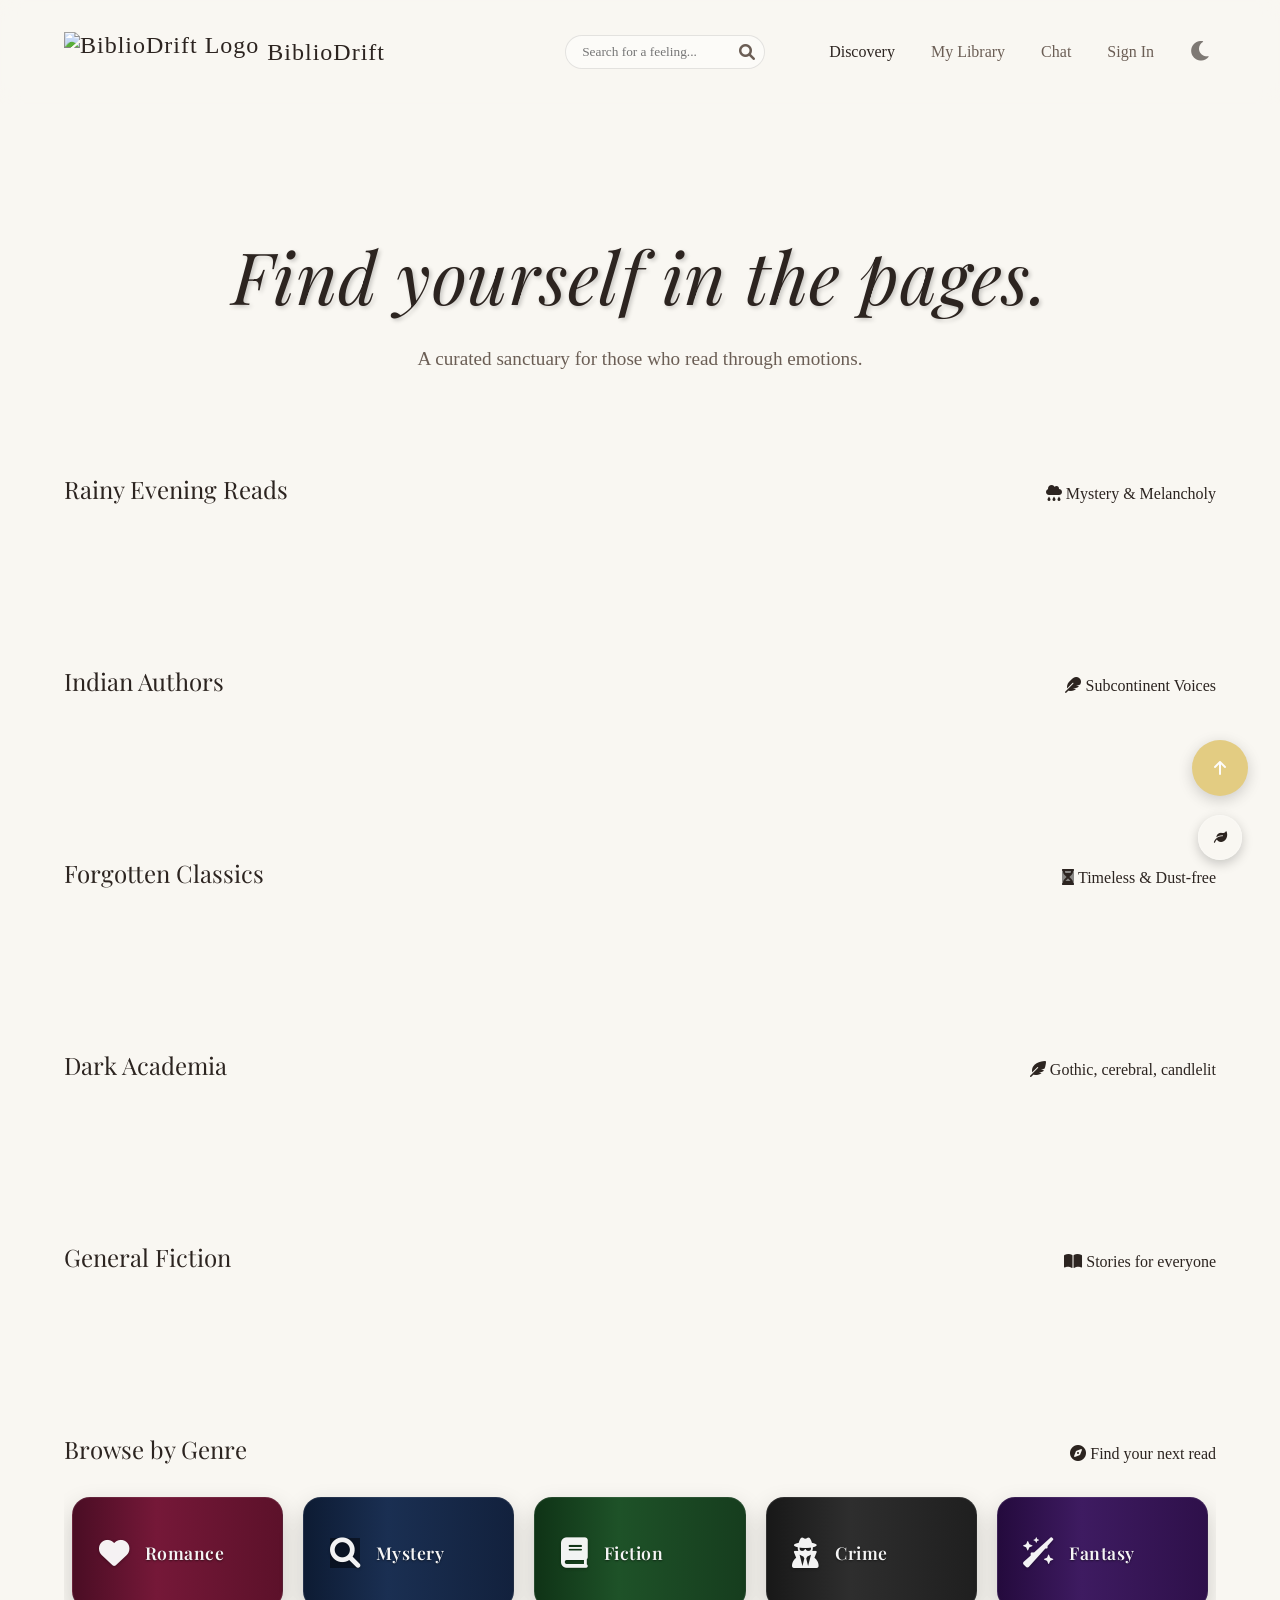
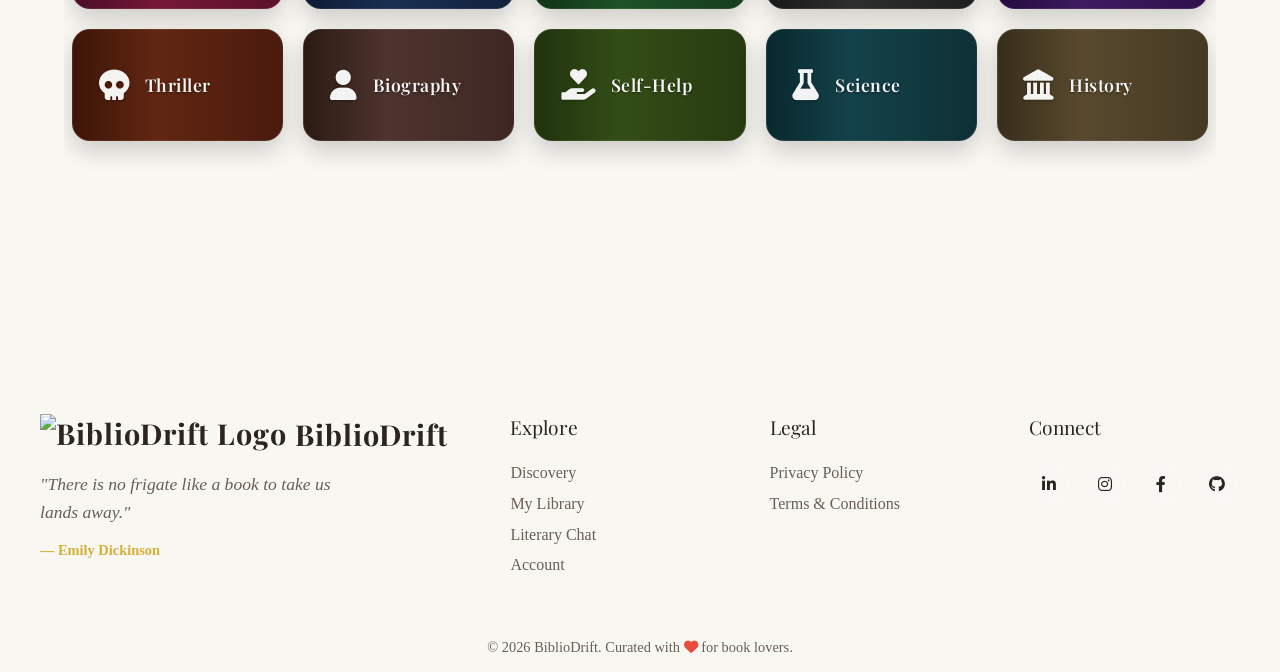
==== commit e212345d: "Fix frontend regressions: correct CSS syntax, script order, and module usage" ====
--- a/frontend/pages/index.html
+++ b/frontend/pages/index.html
@@ -91,6 +91,13 @@
       <div class="section-header">
         <h2 id="search-query-display">Search Results</h2>
         <span><i class="fa-solid fa-magnifying-glass"></i> Exploring your query</span>
+      </div>
+      <!-- Mood-Tag Filter Bar -->
+      <div id="mood-filter-bar" class="mood-filter-bar" hidden>
+        <div class="filter-label">Filter by mood:</div>
+        <div class="filter-chips" id="filter-chips">
+          <!-- Dynamically populated chips -->
+        </div>
       </div>
       <div class="curated-row" id="search-results-grid">
         <!-- Dynamically Appended Books -->
@@ -201,66 +208,7 @@
       </div>
     </dialog>
   </main>
-<section class="reader-perspectives">
-
-  <div class="section-header">
-    <h2>Reader Perspectives</h2>
-    <span>
-      <i class="fa-solid fa-book-open-reader"></i>
-      Quiet thoughts from wandering readers
-    </span>
-  </div>
-
-  <div class="perspective-grid">
-
-    <div class="perspective-card">
-      <div class="perspective-user">
-        <div class="avatar-circle">🌧</div>
-
-        <div>
-          <h3>Midnight Reader</h3>
-          <p class="stars">★★★★★</p>
-        </div>
-      </div>
-
-      <p class="perspective-text">
-        “BiblioDrift feels like wandering through a bookstore during rainfall.”
-      </p>
-    </div>
-
-    <div class="perspective-card">
-      <div class="perspective-user">
-        <div class="avatar-circle">☕</div>
-
-        <div>
-          <h3>Slow Sunday Soul</h3>
-          <p class="stars">★★★★★</p>
-        </div>
-      </div>
-
-      <p class="perspective-text">
-        “I came for books and stayed for the atmosphere.”
-      </p>
-    </div>
-
-    <div class="perspective-card">
-      <div class="perspective-user">
-        <div class="avatar-circle">🌙</div>
-
-        <div>
-          <h3>Wandering Philosopher</h3>
-          <p class="stars">★★★★★</p>
-        </div>
-      </div>
-
-      <p class="perspective-text">
-        “Elara somehow recommended a story that mirrored my entire week.”
-      </p>
-    </div>
-
-  </div>
-
-</section>
+
 
 <!--The footer is being called usingt footer.js.-->
   <script src="../js/config.js"></script>
@@ -275,14 +223,13 @@
     <i class="fa-solid fa-arrow-up"></i>
   </button>
 
-<div class="ambient-sanctuary">
+  <!-- Ambient Sanctuary UI -->
+  <div class="ambient-sanctuary">
     <button id="ambientToggle" title="Ambient Sanctuary">
       <i class="fa-solid fa-leaf"></i>
     </button>
-    
     <div id="ambientPanel" class="ambient-panel">
       <h3 style="color: var(--text-main) !important;">Ambient Sanctuary</h3>
-      
       <div class="ambient-option">
         <span style="color: var(--text-main) !important;"><i class="fa-solid fa-cloud-rain"></i> Rainy Evening</span>
         <label class="switch">
@@ -290,7 +237,6 @@
           <span class="slider"></span>
         </label>
       </div>
-      
       <div class="ambient-option">
         <span style="color: var(--text-main) !important;"><i class="fa-solid fa-fire"></i> Cozy Fireplace</span>
         <label class="switch">
@@ -298,47 +244,6 @@
           <span class="slider"></span>
         </label>
       </div>
-
-      <div class="ambient-option">
-        <span style="color: var(--text-main) !important;"><i class="fa-solid fa-rocket"></i> Space Drift</span>
-        <label class="switch">
-          <input type="checkbox" id="spaceToggle">
-          <span class="slider"></span>
-        </label>
-      </div>
-
-      <div class="ambient-option">
-        <span style="color: var(--text-main) !important;"><i class="fa-solid fa-train"></i> Night Train</span>
-        <label class="switch">
-          <input type="checkbox" id="trainToggle">
-          <span class="slider"></span>
-        </label>
-      </div>
-
-      <div class="ambient-option">
-        <span style="color: var(--text-main) !important;"><i class="fa-solid fa-tree"></i> Forest Cabin</span>
-        <label class="switch">
-          <input type="checkbox" id="forestToggle">
-          <span class="slider"></span>
-        </label>
-      </div>
-
-      <div class="ambient-option">
-        <span style="color: var(--text-main) !important;"><i class="fa-solid fa-wand-sparkles"></i> Magic Realm</span>
-        <label class="switch">
-          <input type="checkbox" id="magicToggle">
-          <span class="slider"></span>
-        </label>
-      </div>
-
-      <div class="ambient-option">
-        <span style="color: var(--text-main) !important;"><i class="fa-solid fa-torii-gate"></i> Wisteria Night</span>
-        <label class="switch">
-          <input type="checkbox" id="animeToggle">
-          <span class="slider"></span>
-        </label>
-      </div>
-
       <div class="ambient-option">
         <span style="color: var(--text-main) !important;"><i class="fa-solid fa-water"></i> Calm Ocean Waves</span>
         <label class="switch">
@@ -363,6 +268,7 @@
   <script src="../js/ambient.js"></script>
   <script src="../js/security.js"></script>
   <script src="../js/pwa.js"></script>
+
 </body>
+
 </html>
-
--- a/frontend/css/style.css
+++ b/frontend/css/style.css
@@ -4671,54 +4671,122 @@
   cursor: url("data:image/svg+xml;utf8,<svg xmlns='http://www.w3.org/2000/svg' width='32' height='32' viewBox='0 0 24 24'><path fill='%23ffca3a' d='M4.42 20.58a1 1 0 0 0 1.41 0L15.24 11.2l-2.44-2.44L3.42 18.17a1 1 0 0 0 0 1.41zM17.36 9.08l-2.44-2.44 2.12-2.12a2 2 0 0 1 2.83 0l1.77 1.77a2 2 0 0 1 0 2.83z'/><path stroke='%23ffca3a' stroke-width='1.5' d='M2 22l4-1'/></svg>") 0 24, pointer !important;
 }
 
-html[data-theme="night"] .tooltip-author,
-body.night-mode .tooltip-author {
-    color: #cccccc !important;
-}
-
-
-.footer-logo {
-  height: 40px;
-  width: auto;
-}
-
-.logo {
-  display: flex;
-  align-items: center;
-  gap: 0.6rem;
-  font-size: 1.3rem;
-  font-weight: bold;
-}
-
-.main-footer {
- 
-  padding: 4rem 2rem 1rem;
-}
-
-.footer-container {
-  display: grid;
-  grid-template-columns: repeat(auto-fit, minmax(220px, 1fr));
-  gap: 2rem;
-}
-
-.footer-container a {
- 
-  text-decoration: none;
-  transition: color 0.3s ease;
-}
-
-
-
-.social-icons {
-  display: flex;
-  gap: 1rem;
-}
-
-.footer-bottom {
-  text-align: center;
-  margin-top: 3rem;
-  padding-top: 1rem;
-  border-top: 1px solid #374151;
-}
-/* =========================
-   Reader Perspectives
+/* Mood-Tag Filter Bar for Discovery Search Results */
+.mood-filter-bar {
+    display: flex;
+    align-items: center;
+    gap: 1rem;
+    margin: 1.5rem 1rem 2rem 1rem;
+    padding: 0.8rem 1.2rem;
+    background: rgba(255, 255, 255, 0.05);
+    border: 1px solid rgba(255, 255, 255, 0.1);
+    border-radius: 12px;
+    backdrop-filter: blur(8px);
+    -webkit-backdrop-filter: blur(8px);
+    animation: fadeIn 0.5s ease-out;
+}
+
+[data-theme="night"] .mood-filter-bar {
+    background: rgba(0, 0, 0, 0.25);
+    border: 1px solid rgba(255, 255, 255, 0.05);
+}
+
+.filter-label {
+    font-family: 'Playfair Display', serif;
+    font-size: 1rem;
+    color: var(--text-muted);
+    font-style: italic;
+    white-space: nowrap;
+}
+
+.filter-chips {
+    display: flex;
+    gap: 0.8rem;
+    overflow-x: auto;
+    scrollbar-width: none; /* Hide scrollbar for clean look */
+    -ms-overflow-style: none;
+    padding: 2px 0;
+    width: 100%;
+}
+
+.filter-chips::-webkit-scrollbar {
+    display: none; /* Hide scrollbar in chrome/safari */
+}
+
+.filter-chip {
+    display: flex;
+    align-items: center;
+    gap: 6px;
+    padding: 6px 14px;
+    background: rgba(0, 0, 0, 0.05);
+    border: 1px solid rgba(0, 0, 0, 0.08);
+    border-radius: 20px;
+    color: var(--text-main);
+    font-size: 0.85rem;
+    font-family: "Georgia", serif;
+    cursor: pointer;
+    transition: all 0.3s cubic-bezier(0.4, 0, 0.2, 1);
+    white-space: nowrap;
+    user-select: none;
+}
+
+[data-theme="night"] .filter-chip {
+    background: rgba(255, 255, 255, 0.05);
+    border: 1px solid rgba(255, 255, 255, 0.08);
+}
+
+.filter-chip:hover {
+    transform: translateY(-2px);
+    background: rgba(0, 0, 0, 0.1);
+    box-shadow: 0 4px 10px rgba(0, 0, 0, 0.08);
+}
+
+[data-theme="night"] .filter-chip:hover {
+    background: rgba(255, 255, 255, 0.1);
+    box-shadow: 0 4px 10px rgba(0, 0, 0, 0.3);
+}
+
+.filter-chip.active {
+    background: var(--accent-gold) !important;
+    border-color: var(--accent-gold) !important;
+    color: #2c2420 !important;
+    font-weight: 600;
+    box-shadow: 0 4px 12px rgba(212, 175, 55, 0.4);
+}
+
+.filter-chip i {
+    font-size: 0.8rem;
+    transition: transform 0.3s ease;
+}
+
+.filter-chip.active i {
+    transform: scale(1.15);
+}
+
+/* Empty filter matches state styling */
+.empty-filter-state {
+    grid-column: 1 / -1;
+    text-align: center;
+    padding: 4rem 2rem;
+    color: var(--text-muted);
+    font-family: 'Playfair Display', serif;
+    animation: fadeIn 0.4s ease-out;
+}
+
+.empty-filter-state i {
+    font-size: 3rem;
+    color: var(--accent-gold);
+    margin-bottom: 1rem;
+    display: block;
+}
+
+.empty-filter-state h3 {
+    font-size: 1.5rem;
+    margin-bottom: 0.5rem;
+    color: var(--text-main);
+}
+
+.empty-filter-state p {
+    font-size: 1rem;
+    opacity: 0.8;
+}
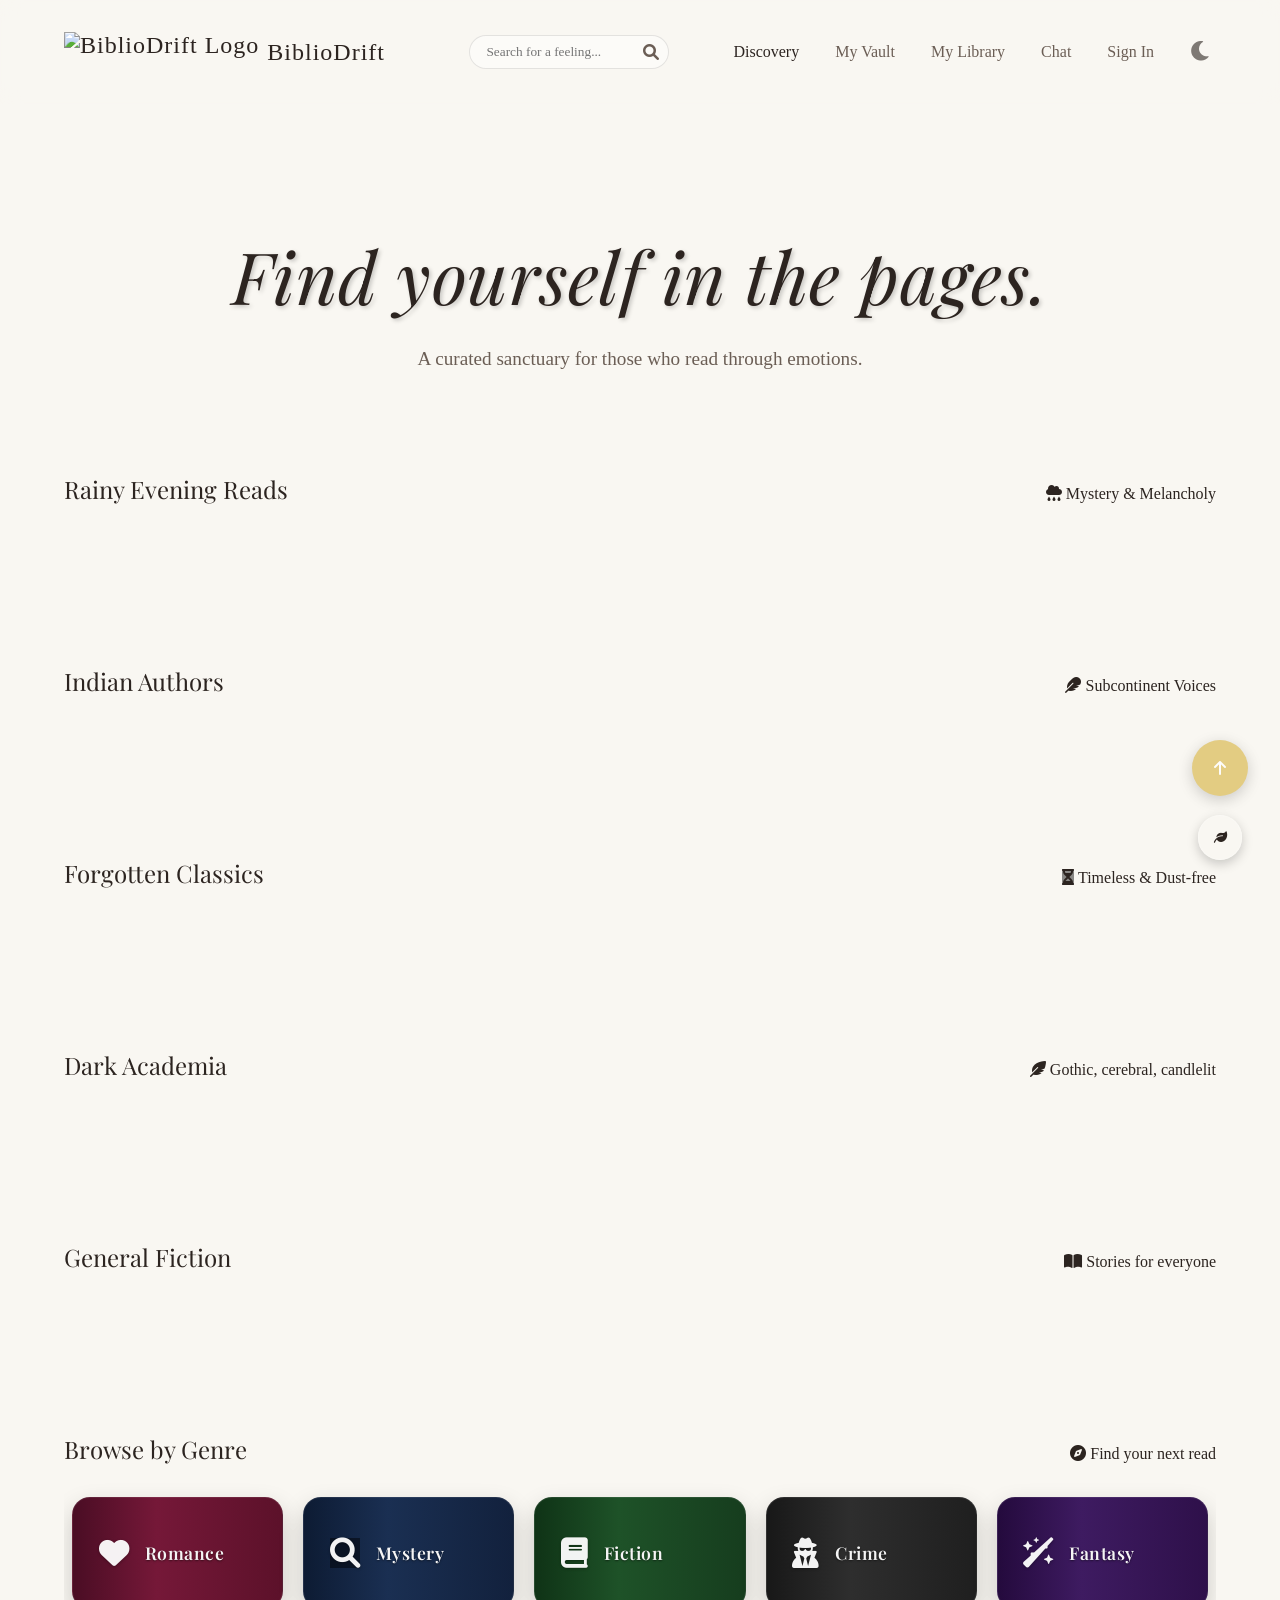
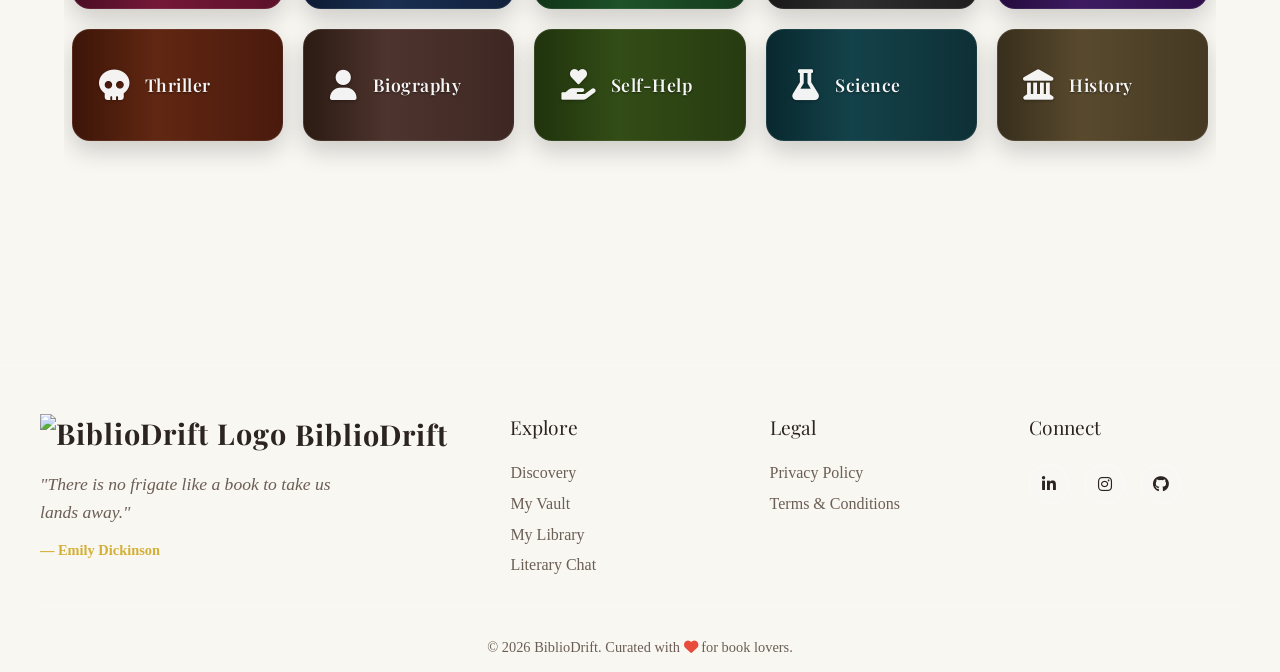
==== commit e3271ad8: "Update index.html" ====
--- a/frontend/pages/index.html
+++ b/frontend/pages/index.html
@@ -61,6 +61,10 @@
           <span class="tooltip-text"><i class="fa-solid fa-wand-magic-sparkles"></i> Explore books</span>
         </div>
         <div class="tooltip">
+          <a href="vault.html">My Vault</a>
+          <span class="tooltip-text"><i class="fa-solid fa-vault"></i> My Vault</span>
+        </div>
+        <div class="tooltip">
           <a href="library.html">My Library</a>
           <span class="tooltip-text"><i class="fa-solid fa-book"></i> My Library</span>
         </div>
@@ -86,25 +90,18 @@
       <p>A curated sanctuary for those who read through emotions.</p>
     </section>
 
-    <!-- SEARCH RESULTS SECTION (Initially Hidden) -->
+    
     <section id="search-results-section" class="curated-section" hidden>
       <div class="section-header">
         <h2 id="search-query-display">Search Results</h2>
         <span><i class="fa-solid fa-magnifying-glass"></i> Exploring your query</span>
       </div>
-      <!-- Mood-Tag Filter Bar -->
-      <div id="mood-filter-bar" class="mood-filter-bar" hidden>
-        <div class="filter-label">Filter by mood:</div>
-        <div class="filter-chips" id="filter-chips">
-          <!-- Dynamically populated chips -->
-        </div>
-      </div>
       <div class="curated-row" id="search-results-grid">
-        <!-- Dynamically Appended Books -->
-      </div>
-    </section>
-
-    <!-- Curated Sections -->
+      
+      </div>
+    </section>
+
+   
     <section class="curated-section">
       <div class="section-header">
         <h2>Rainy Evening Reads</h2>
@@ -145,7 +142,6 @@
       <div class="curated-row" id="row-fiction"></div>
     </section>
 
-    <!-- Genre Grid Section -->
     <section class="curated-section genre-section">
       <div class="section-header">
         <h2>Browse by Genre</h2>
@@ -166,8 +162,6 @@
         <div class="genre-card" data-genre="history"><i class="fa-solid fa-landmark"></i><span>History</span></div>
       </div>
     </section>
-
-    <!-- Genre Modal -->
     <dialog id="genre-modal" class="genre-modal">
       <div class="genre-modal-content">
         <div class="genre-modal-header">
@@ -179,8 +173,6 @@
         </div>
       </div>
     </dialog>
-
-    <!-- Book Details Modal -->
     <dialog id="book-details-modal" class="glass-modal">
       <div class="modal-content">
         <button class="close-modal-btn" id="closeModalBtn"><i class="fa-solid fa-xmark"></i></button>
@@ -209,12 +201,49 @@
     </dialog>
   </main>
 
-
-<!--The footer is being called usingt footer.js.-->
+  <footer class="main-footer">
+    <div class="footer-container">
+      <div class="footer-brand">
+        <a href="index.html" class="logo">
+          <img style="height: 40px" src="../assets/images/biblioDrift_favicon.png" alt="BiblioDrift Logo"> BiblioDrift
+        </a>
+        <p class="footer-tagline">"There is no frigate like a book to take us lands away."</p>
+        <p class="footer-subtext">&mdash; Emily Dickinson</p>
+      </div>
+      <div class="footer-nav">
+        <h3>Explore</h3>
+        <ul>
+          <li><a href="index.html">Discovery</a></li>
+          <li><a href="vault.html">My Vault</a></li>
+          <li><a href="library.html">My Library</a></li>
+          <li><a href="chat.html">Literary Chat</a></li>
+        </ul>
+      </div>
+      <div class="footer-legal">
+        <h3>Legal</h3>
+        <ul>
+          <li><a href="privacy-policy.html">Privacy Policy</a></li>
+          <li><a href="terms-and-conditions.html">Terms & Conditions</a></li>
+        </ul>
+      </div>
+      <div class="footer-social">
+        <h3>Connect</h3>
+        <div class="social-icons">
+          <a href="https://www.linkedin.com/in/devanshi5malhotra/" target="_blank" rel="noopener noreferrer" title="LinkedIn"><i class="fab fa-linkedin-in"></i></a>
+          <a href="#" title="Instagram"><i class="fab fa-instagram"></i></a>
+          <a href="https://github.com/devanshi14malhotra/BiblioDrift" target="_blank" rel="noopener noreferrer"
+            title="GitHub"><i class="fa-brands fa-github"></i></a>
+        </div>
+      </div>
+    </div>
+    <div class="footer-bottom">
+      <p>&copy; 2026 BiblioDrift. Curated with <i class="fa-solid fa-heart"></i> for book lovers.</p>
+    </div>
+  </footer>
+
   <script src="../js/config.js"></script>
   <script src="../js/app.js"></script>
   <script src="../js/book-preview.js"></script>
-  <script src="../js/footer.js"></script>
   <script src="../script/header-scroll.js"></script>
 
 
@@ -268,7 +297,7 @@
   <script src="../js/ambient.js"></script>
   <script src="../js/security.js"></script>
   <script src="../js/pwa.js"></script>
+  <script src="../script/vault.js"></script>
 
 </body>
-
 </html>
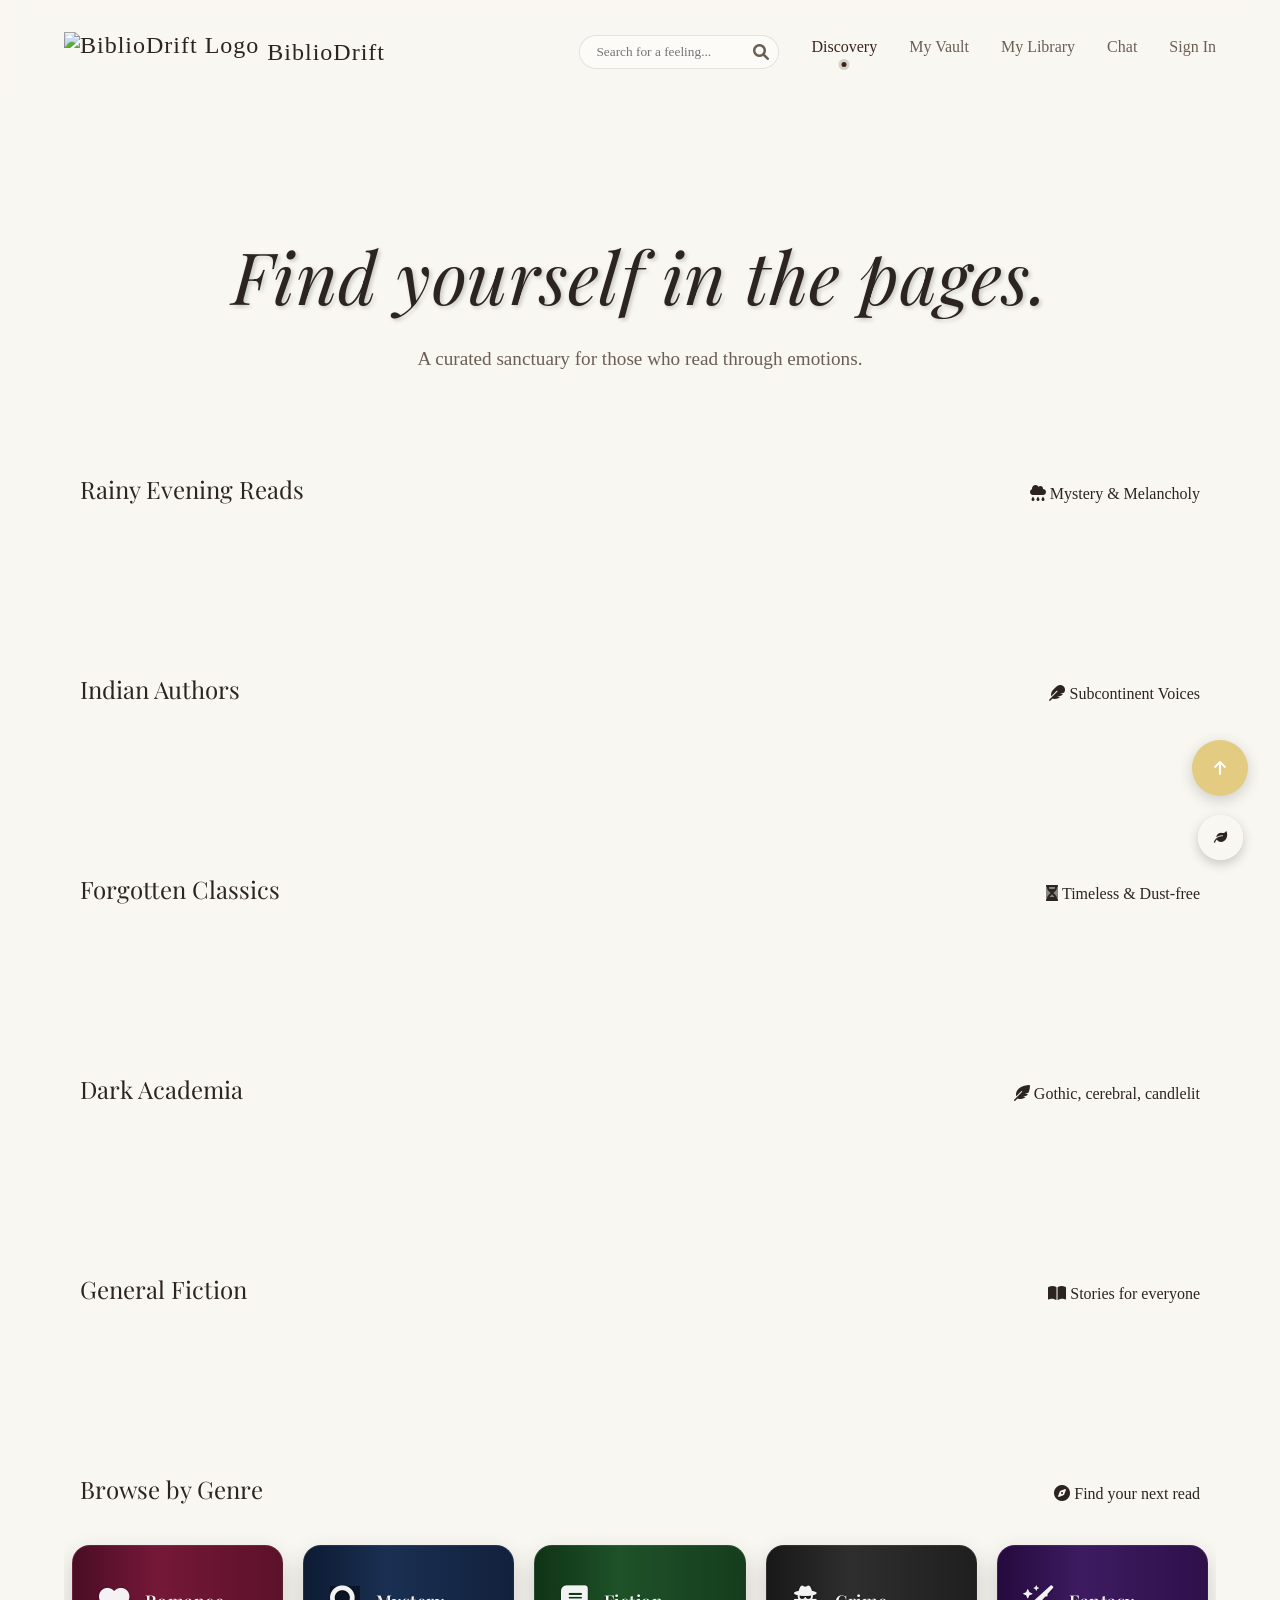
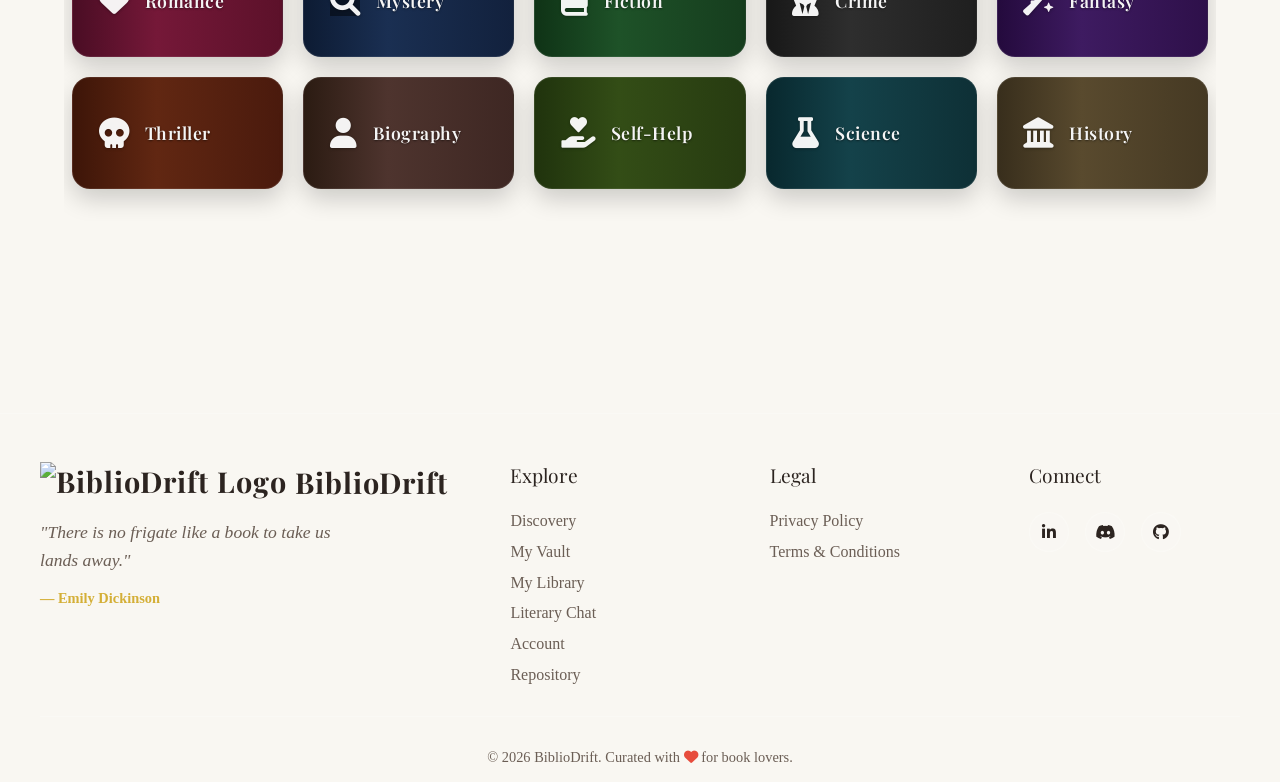
==== commit 4d705da7: "Merge branch 'main' into feat/landing-page" ====
--- a/frontend/pages/index.html
+++ b/frontend/pages/index.html
@@ -15,7 +15,7 @@
 
   <script src="../js/db.js"></script>
 
-  <script src="../js/app.js"></script>
+  <!-- <script src="../js/app.js"></script> -->
   <script src="../js/library-3d.js"></script>
   <script src="https://unpkg.com/dexie/dist/dexie.js"></script>
   <meta name="viewport" content="width=device-width, initial-scale=1.0" />
@@ -24,7 +24,8 @@
   <title>BiblioDrift | Find yourself in the pages</title>
   <link rel="stylesheet" href="../css/style.css" />
   <link rel="stylesheet" href="../css/keyboard-shortcuts.css" />
-  <link rel="manifest" href="/manifest.json">
+  <link rel="stylesheet" href="../css/pwa.css">
+  <link rel="manifest" href="../manifest.json">
   <!-- Fonts -->
   <link rel="preconnect" href="https://fonts.googleapis.com" />
   <link rel="preconnect" href="https://fonts.gstatic.com" crossorigin />
@@ -37,7 +38,7 @@
   <script src="https://cdn.jsdelivr.net/npm/dompurify@3.0.6/dist/purify.min.js"></script>
   <link rel="icon" href="../assets/images/biblioDrift_favicon.png" type="image/png">
   <!-- PWA -->
-  <link rel="manifest" href="/manifest.json">
+  <link rel="manifest" href="../manifest.json">
   <meta name="theme-color" content="#2c2420">
   <meta name="apple-mobile-web-app-capable" content="yes">
   <meta name="apple-mobile-web-app-status-bar-style" content="black-translucent">
@@ -46,7 +47,7 @@
 </head>
 
 <body>
-  <header>
+    <header>
     <a href="index.html" class="logo">
       <img style="height: 40px" src="../assets/images/biblioDrift_favicon.png" alt="BiblioDrift Logo"> BiblioDrift
     </a>
@@ -61,26 +62,23 @@
           <span class="tooltip-text"><i class="fa-solid fa-wand-magic-sparkles"></i> Explore books</span>
         </div>
         <div class="tooltip">
-          <a href="vault.html">My Vault</a>
+          <a href="vault.html" >My Vault</a>
           <span class="tooltip-text"><i class="fa-solid fa-vault"></i> My Vault</span>
         </div>
         <div class="tooltip">
-          <a href="library.html">My Library</a>
+          <a href="library.html" >My Library</a>
           <span class="tooltip-text"><i class="fa-solid fa-book"></i> My Library</span>
         </div>
         <div class="tooltip">
-          <a href="chat.html">Chat</a>
+          <a href="chat.html" >Chat</a>
           <span class="tooltip-text"><i class="fa-solid fa-comments"></i> Chat</span>
         </div>
         <!-- DYNAMIC AUTH LINK -->
         <div class="tooltip">
-          <a href="auth.html" id="navAuthLink">Sign In</a>
+          <a href="auth.html" id="navAuthLink" >Sign In</a>
           <span class="tooltip-text" id="navAuthTooltip"><i class="fa-solid fa-key"></i> Access account</span>
         </div>
       </nav>
-      <button id="themeToggle" class="btn-icon" title="Toggle Theme">
-        <i class="fa-solid fa-moon"></i>
-      </button>
     </div>
   </header>
 
@@ -90,18 +88,25 @@
       <p>A curated sanctuary for those who read through emotions.</p>
     </section>
 
-    
+    <!-- SEARCH RESULTS SECTION (Initially Hidden) -->
     <section id="search-results-section" class="curated-section" hidden>
       <div class="section-header">
         <h2 id="search-query-display">Search Results</h2>
         <span><i class="fa-solid fa-magnifying-glass"></i> Exploring your query</span>
       </div>
+      <!-- Mood-Tag Filter Bar -->
+      <div id="mood-filter-bar" class="mood-filter-bar" hidden>
+        <div class="filter-label">Filter by mood:</div>
+        <div class="filter-chips" id="filter-chips">
+          <!-- Dynamically populated chips -->
+        </div>
+      </div>
       <div class="curated-row" id="search-results-grid">
-      
-      </div>
-    </section>
-
-   
+        <!-- Dynamically Appended Books -->
+      </div>
+    </section>
+
+    <!-- Curated Sections -->
     <section class="curated-section">
       <div class="section-header">
         <h2>Rainy Evening Reads</h2>
@@ -142,6 +147,7 @@
       <div class="curated-row" id="row-fiction"></div>
     </section>
 
+    <!-- Genre Grid Section -->
     <section class="curated-section genre-section">
       <div class="section-header">
         <h2>Browse by Genre</h2>
@@ -162,6 +168,8 @@
         <div class="genre-card" data-genre="history"><i class="fa-solid fa-landmark"></i><span>History</span></div>
       </div>
     </section>
+
+    <!-- Genre Modal -->
     <dialog id="genre-modal" class="genre-modal">
       <div class="genre-modal-content">
         <div class="genre-modal-header">
@@ -173,6 +181,8 @@
         </div>
       </div>
     </dialog>
+
+    <!-- Book Details Modal -->
     <dialog id="book-details-modal" class="glass-modal">
       <div class="modal-content">
         <button class="close-modal-btn" id="closeModalBtn"><i class="fa-solid fa-xmark"></i></button>
@@ -189,11 +199,19 @@
                 <div class="text-skeleton skeleton" style="width: 70%"></div>
               </div>
             </div>
+            <!-- Added "Where to Buy" section -->
+            <div class="purchase-links-box" style="margin-top: 15px;">
+              <div class="purchase-header"><i class="fa-solid fa-cart-shopping"></i><span> Where to Buy</span></div>
+              <div id="modal-purchase-links" class="purchase-links-container">
+                <div class="text-skeleton skeleton"></div>
+              </div>
+            </div>
             <div class="modal-actions">
               <button id="modal-add-btn" class="btn-primary"><i class="fa-regular fa-heart"></i> Add to Library</button>
               <button id="modal-preview-btn" class="btn-preview"><i class="fa-solid fa-book-open"></i> Preview</button>
               <button id="modal-share-btn" class="btn-secondary modal-share-btn"><i class="fa-solid fa-share-nodes"></i>
                 Share</button>
+              <button id="modal-mood-btn" class="btn-secondary"><i class="fa-solid fa-wand-magic-sparkles"></i> Explore Mood</button>
             </div>
           </div>
         </div>
@@ -201,50 +219,17 @@
     </dialog>
   </main>
 
-  <footer class="main-footer">
-    <div class="footer-container">
-      <div class="footer-brand">
-        <a href="index.html" class="logo">
-          <img style="height: 40px" src="../assets/images/biblioDrift_favicon.png" alt="BiblioDrift Logo"> BiblioDrift
-        </a>
-        <p class="footer-tagline">"There is no frigate like a book to take us lands away."</p>
-        <p class="footer-subtext">&mdash; Emily Dickinson</p>
-      </div>
-      <div class="footer-nav">
-        <h3>Explore</h3>
-        <ul>
-          <li><a href="index.html">Discovery</a></li>
-          <li><a href="vault.html">My Vault</a></li>
-          <li><a href="library.html">My Library</a></li>
-          <li><a href="chat.html">Literary Chat</a></li>
-        </ul>
-      </div>
-      <div class="footer-legal">
-        <h3>Legal</h3>
-        <ul>
-          <li><a href="privacy-policy.html">Privacy Policy</a></li>
-          <li><a href="terms-and-conditions.html">Terms & Conditions</a></li>
-        </ul>
-      </div>
-      <div class="footer-social">
-        <h3>Connect</h3>
-        <div class="social-icons">
-          <a href="https://www.linkedin.com/in/devanshi5malhotra/" target="_blank" rel="noopener noreferrer" title="LinkedIn"><i class="fab fa-linkedin-in"></i></a>
-          <a href="#" title="Instagram"><i class="fab fa-instagram"></i></a>
-          <a href="https://github.com/devanshi14malhotra/BiblioDrift" target="_blank" rel="noopener noreferrer"
-            title="GitHub"><i class="fa-brands fa-github"></i></a>
-        </div>
-      </div>
-    </div>
-    <div class="footer-bottom">
-      <p>&copy; 2026 BiblioDrift. Curated with <i class="fa-solid fa-heart"></i> for book lovers.</p>
-    </div>
-  </footer>
-
+
+<!--The footer is being called usingt footer.js.-->
   <script src="../js/config.js"></script>
+  <script src="../js/security.js"></script>
   <script src="../js/app.js"></script>
   <script src="../js/book-preview.js"></script>
+  <script src="../js/pwa.js"></script>
+  <script src="../js/footer.js"></script>
   <script src="../script/header-scroll.js"></script>
+  <script src="../js/theme-manager.js"></script>
+  <script src="../js/ambient.js"></script>
 
 
   <!-- Back to Top Button -->
@@ -254,7 +239,7 @@
 
   <!-- Ambient Sanctuary UI -->
   <div class="ambient-sanctuary">
-    <button id="ambientToggle" title="Ambient Sanctuary">
+    <button id="ambientToggle" title="Ambient Sanctuary" aria-expanded="false" aria-controls="ambientPanel">
       <i class="fa-solid fa-leaf"></i>
     </button>
     <div id="ambientPanel" class="ambient-panel">
@@ -289,15 +274,61 @@
       </div>
       <div class="volume-control">
         <label for="ambientVolume" style="color: var(--text-main) !important;"><i class="fa-solid fa-volume-high"></i> Volume</label>
-        <input type="range" id="ambientVolume" min="0" max="1" step="0.1" value="0.5" style="width: 100%;">
+        <div class="range-wrap">
+          <div class="range-track" aria-hidden="true"></div>
+          <div class="range-fill" aria-hidden="true"></div>
+          <input type="range" id="ambientVolume" min="0" max="1" step="0.1" value="0.5" style="width: 100%;">
+        </div>
       </div>
     </div>
   </div>
 
+  <script src="../js/theme-manager.js"></script>
   <script src="../js/ambient.js"></script>
   <script src="../js/security.js"></script>
-  <script src="../js/pwa.js"></script>
-  <script src="../script/vault.js"></script>
 
 </body>
+
+<script>
+document.addEventListener('DOMContentLoaded', function () {
+    const btn = document.getElementById('themeToggle');
+    if (!btn) {
+        console.error('themeToggle button not found');
+        return;
+    }
+
+    const icon = btn.querySelector('i');
+    const STORAGE_KEY = 'bibliodrift_theme';
+
+    function applyTheme(theme) {
+        if (theme === 'night') {
+            document.documentElement.setAttribute('data-theme', 'night');
+            if (icon) icon.className = 'fa-solid fa-sun';
+        } else {
+            document.documentElement.removeAttribute('data-theme');
+            if (icon) icon.className = 'fa-solid fa-moon';
+        }
+
+        localStorage.setItem(STORAGE_KEY, theme);
+        if (typeof restoreTheme === 'function') restoreTheme();
+        console.log('Theme applied:', theme);
+    }
+
+    // Load saved theme
+    const savedTheme = localStorage.getItem(STORAGE_KEY) || 'light';
+    applyTheme(savedTheme);
+
+    // Toggle on click
+    btn.addEventListener('click', function () {
+        const current =
+            document.documentElement.getAttribute('data-theme') === 'night'
+                ? 'night'
+                : 'light';
+
+        const next = current === 'night' ? 'light' : 'night';
+        applyTheme(next);
+    });
+});
+</script>
+
 </html>
--- a/frontend/css/style.css
+++ b/frontend/css/style.css
@@ -1,13 +1,4 @@
 :root {
-    /* Fix: WCAG AA Contrast Floor - Issue #534 */
-.glass-panel,
-.book-tooltip,
-.book-detail-modal,
-[class*="glass"] {
-    background: rgba(0, 0, 0, 0.45) !important;
-    backdrop-filter: blur(12px);
-    -webkit-backdrop-filter: blur(12px);
-}
     /* Day Theme (Default) */
     --bg-color: #f9f7f2;
     --header-bg: rgba(249, 247, 242, 0.8);
@@ -19,10 +10,21 @@
     --glass-bg: rgba(255, 255, 255, 0.1);
     --glass-border: rgba(255, 255, 255, 0.2);
     --shadow-soft: 0 10px 30px rgba(0, 0, 0, 0.05);
+    --shadow-panel: 0 18px 45px rgba(44, 36, 32, 0.12);
     --input-bg: rgba(255, 255, 255, 0.5);
     --input-border: rgba(0, 0, 0, 0.1);
     --book-bg: #fff;
     --paper-color: #fffdf9;
+    --nav-active-color: #3a241c;
+    --nav-active-ring: rgba(58, 36, 28, 0.18);
+    --surface-panel: rgba(255, 255, 255, 0.72);
+    --surface-elevated: rgba(255, 255, 255, 0.92);
+    --surface-soft: rgba(255, 255, 255, 0.58);
+    --control-border: rgba(93, 64, 55, 0.14);
+    --control-focus-ring: rgba(212, 175, 55, 0.24);
+    --control-hover: rgba(255, 255, 255, 0.96);
+    --radius-panel: 24px;
+    --radius-control: 18px;
 
     /* Vibe Colors */
     --vibe-mystery: #78909c;
@@ -32,7 +34,18 @@
     /* Dimensions */
     --book-width: 160px;
     --book-height: 240px;
+
     --book-thick: 40px;
+}
+
+/* Fix: WCAG AA Contrast Floor - Issue #534 */
+.glass-panel,
+.book-tooltip,
+.book-detail-modal,
+[class*="glass"] {
+    background: rgba(0, 0, 0, 0.45) !important;
+    backdrop-filter: blur(12px);
+    -webkit-backdrop-filter: blur(12px);
 }
 
 [data-theme="night"] {
@@ -47,10 +60,19 @@
     --glass-bg: rgba(0, 0, 0, 0.3);
     --glass-border: rgba(255, 255, 255, 0.05);
     --shadow-soft: 0 10px 40px rgba(0, 0, 0, 0.4);
+    --shadow-panel: 0 18px 45px rgba(0, 0, 0, 0.45);
     --input-bg: rgba(0, 0, 0, 0.2);
     --input-border: rgba(255, 255, 255, 0.1);
     --book-bg: #2c2420;
     --paper-color: #e0d5cb;
+    --nav-active-color: #fff2df;
+    --nav-active-ring: rgba(255, 242, 223, 0.22);
+    --surface-panel: rgba(19, 16, 14, 0.74);
+    --surface-elevated: rgba(34, 28, 25, 0.92);
+    --surface-soft: rgba(255, 255, 255, 0.06);
+    --control-border: rgba(255, 255, 255, 0.1);
+    --control-focus-ring: rgba(252, 203, 78, 0.24);
+    --control-hover: rgba(255, 255, 255, 0.1);
 }
 
 * {
@@ -71,7 +93,13 @@
     /* Classic serif for books */
     overflow-x: hidden;
     min-height: 100vh;
+    display: flex;
+    flex-direction: column;
     transition: background-color 0.4s ease, color 0.4s ease, border-color 0.4s ease, box-shadow 0.4s ease;
+}
+
+main {
+    flex: 1;
 }
 
 /* Explicit night-mode overrides — bulletproof fallback */
@@ -188,16 +216,52 @@
     gap: 0.5rem;
 }
 
+.nav-links {
+    display: flex;
+    align-items: center;
+    gap: 2rem;
+}
+
 .nav-links a {
     text-decoration: none;
     color: var(--text-muted);
-    margin-left: 2rem;
-    transition: color 0.3s ease;
+    position: relative;
+    display: inline-flex;
+    align-items: center;
+    justify-content: center;
+    min-height: 30px;
+    padding-bottom: 10px;
+    transition: color 0.25s ease;
 }
 
 .nav-links a:hover,
 .nav-links a.active {
-    color: var(--text-main);
+    color: var(--nav-active-color);
+}
+
+.nav-links a::after {
+    content: "";
+    position: absolute;
+    left: 50%;
+    bottom: 0;
+    width: 5px;
+    height: 5px;
+    border-radius: 50%;
+    background: var(--nav-active-color);
+    box-shadow: 0 0 0 3px var(--nav-active-ring);
+    opacity: 0;
+    transform: translateX(-50%) scale(0.35);
+    transition: opacity 0.22s ease, transform 0.22s ease;
+}
+
+.nav-links a:hover::after {
+    opacity: 0.45;
+    transform: translateX(-50%) scale(0.75);
+}
+
+.nav-links a.active::after {
+    opacity: 1;
+    transform: translateX(-50%) scale(1);
 }
 
 /* === ANIMATED HOVER TOOLTIPS FOR NAVIGATION (NEW) === */
@@ -207,48 +271,19 @@
 }
 
 .tooltip-text {
-    position: absolute;
-    left: 50%;
-    bottom: calc(100% + 8px);
-    transform: translateX(-50%) scale(0.95) translateY(6px);
-    padding: 10px 14px;
-    background: #fffaf3;
-    color: #2b2b2b;
-    font-size: 13px;
-    font-weight: 500;
-    white-space: nowrap;
-    border-radius: 10px;
-    box-shadow: 0 8px 20px rgba(0, 0, 0, 0.15);
-    border: 1px solid rgba(0, 0, 0, 0.08);
-    opacity: 0;
-    visibility: hidden;
-    pointer-events: none;
-    transition: all 0.25s ease;
-    z-index: 9999;
+    display: none;
 }
 
 .tooltip-text::after {
-    content: "";
-    position: absolute;
-    top: 100%;
-    left: 50%;
-    transform: translateX(-50%) rotate(45deg);
-    width: 12px;
-    height: 12px;
-    background: #fffaf3;
-    border-left: 1px solid rgba(0, 0, 0, 0.08);
-    border-bottom: 1px solid rgba(0, 0, 0, 0.08);
+    display: none;
 }
 
 .tooltip:hover .tooltip-text {
-    opacity: 1;
-    visibility: visible;
-    transform: translateX(-40%) scale(1) translateY(0);
+    display: none;
 }
 
 .tooltip-text i {
-    margin-right: 5px;
-    color: var(--accent-gold);
+    display: none;
 }
 
 main {
@@ -304,14 +339,12 @@
 }
 
 .section-header {
-    margin-: 0 1rem 0.5rem 1rem;
+    margin: 0 1rem 0.5rem 1rem;
     display: flex;
     justify-content: space-between;
     align-items: baseline;
     flex-wrap: wrap;
-    gap: 1rem
-    justify-content: space-between;
-    align-items: baseline;
+    gap: 1rem;
 }
 
 .curated-row {
@@ -2536,9 +2569,11 @@
     left: 0;
     right: 0;
     bottom: 0;
-    background: rgba(0, 0, 0, 0.6);
-    backdrop-filter: blur(8px);
-    -webkit-backdrop-filter: blur(8px);
+    background:
+        radial-gradient(circle at top, rgba(212, 175, 55, 0.12), transparent 38%),
+        rgba(0, 0, 0, 0.62);
+    -webkit-backdrop-filter: blur(12px);
+    backdrop-filter: blur(12px);
     display: flex;
     justify-content: center;
     align-items: center;
@@ -2555,13 +2590,14 @@
 }
 
 .book-detail-content {
-    background: var(--bg-color);
-    border-radius: 24px;
+    background: linear-gradient(180deg, var(--surface-elevated), var(--surface-panel));
+    border-radius: var(--radius-panel);
     max-width: 900px;
     width: 100%;
     max-height: 90vh;
     overflow-y: auto;
-    box-shadow: 0 30px 80px rgba(0, 0, 0, 0.3);
+    box-shadow: var(--shadow-panel);
+    border: 1px solid var(--glass-border);
     transform: translateY(30px) scale(0.95);
     transition: all 0.4s cubic-bezier(0.23, 1, 0.32, 1);
     position: relative;
@@ -2604,6 +2640,14 @@
     padding: 2.5rem;
 }
 
+.book-expanded-layout {
+    display: grid;
+    grid-template-columns: minmax(280px, 320px) minmax(0, 1fr);
+    gap: 1.5rem;
+    align-items: start;
+    padding: 1.25rem;
+}
+
 .book-cover-section {
     position: relative;
 }
@@ -2913,6 +2957,97 @@
     }
 
     .spine-author {
+    .ai-insight-box,
+    .purchase-links-box,
+    .price-tracker-section,
+    .reading-progress-tracker,
+    .book-reviews-section,
+    .shelf-selection-row {
+        background: var(--surface-soft);
+        border: 1px solid var(--glass-border);
+        border-radius: 20px;
+        padding: 1rem 1.1rem;
+        box-shadow: 0 10px 24px rgba(0, 0, 0, 0.05);
+    }
+    .ai-insight-box {
+        position: relative;
+        overflow: hidden;
+        margin-top: 0.25rem;
+    }
+    .ai-insight-box::before {
+        content: "";
+        position: absolute;
+        inset: 0;
+        border-radius: inherit;
+        background: linear-gradient(135deg, rgba(212, 175, 55, 0.08), transparent 45%);
+        pointer-events: none;
+    }
+    .ai-header,
+    .purchase-header,
+    .price-tracker-header,
+    .progress-tracker-header {
+        display: inline-flex;
+        align-items: center;
+        gap: 0.6rem;
+        margin-bottom: 0.85rem;
+        padding: 0.35rem 0.8rem;
+        border-radius: 999px;
+        background: rgba(212, 175, 55, 0.12);
+        color: var(--accent-gold);
+        font-size: 0.85rem;
+        font-weight: 700;
+        letter-spacing: 0.03em;
+    }
+    .purchase-links-container {
+        display: flex;
+        flex-wrap: wrap;
+        gap: 0.5rem;
+    }
+    .purchase-links-container a,
+    .purchase-link-btn {
+        border-radius: 999px !important;
+        transition: transform 0.2s ease, box-shadow 0.2s ease, opacity 0.2s ease;
+    }
+    .purchase-links-container a:hover,
+    .purchase-link-btn:hover {
+        transform: translateY(-2px);
+        box-shadow: 0 8px 18px rgba(0, 0, 0, 0.12);
+    }
+    .price-tracker-section {
+        padding-top: 1rem;
+    }
+    .price-tracker-section input[type="number"] {
+        width: 100%;
+        padding: 0.75rem 0.95rem 0.75rem 2rem;
+        border-radius: 14px;
+        border: 1px solid var(--control-border);
+        background: var(--control-hover);
+        color: var(--text-main);
+        transition: border-color 0.2s ease, box-shadow 0.2s ease, background-color 0.2s ease;
+    }
+    .price-tracker-section input[type="number"]:focus {
+        outline: none;
+        border-color: var(--accent-gold);
+        box-shadow: 0 0 0 4px var(--control-focus-ring);
+    }
+    .price-tracker-section button,
+    .progress-save-btn,
+    .progress-mode-btn {
+        border-radius: 999px;
+    }
+    .shelf-selection-row {
+        gap: 0.65rem;
+        align-items: stretch;
+        position: relative;
+    }
+    .library-select-label {
+        font-family: "Georgia", serif;
+        font-size: 0.9rem;
+        color: var(--text-muted);
+        font-weight: 700;
+        text-transform: uppercase;
+        letter-spacing: 0.04em;
+    }
         display: none;
     }
 
@@ -3863,59 +3998,52 @@
 .book-info-panel {
     flex: 1;
     max-width: 550px;
-    background: rgba(255, 255, 255, 0.95);
-    backdrop-filter: blur(10px);
-    padding: 2rem;
-    border-radius: 4px;
-    /* Paper-like corner */
-    box-shadow:
-        0 1px 1px rgba(0, 0, 0, 0.15),
-        0 8px 0 -4px #f5f5f5,
-        0 8px 2px -3px rgba(0, 0, 0, 0.15),
-        0 16px 0 -8px #ebebeb,
-        0 16px 2px -7px rgba(0, 0, 0, 0.1);
-    /* Paper stack effect */
+    background: var(--surface-elevated);
+    -webkit-backdrop-filter: blur(14px);
+    backdrop-filter: blur(14px);
+    padding: 1.75rem;
+    border-radius: var(--radius-panel);
+    box-shadow: var(--shadow-panel);
     display: flex;
     flex-direction: column;
-    gap: 1.5rem;
+    gap: 1.25rem;
     height: auto;
     max-height: 90vh;
     overflow-y: auto;
-    /* Allow scrolling for long content */
     position: relative;
     pointer-events: auto;
-    border: 1px solid rgba(0, 0, 0, 0.05);
+    border: 1px solid var(--glass-border);
 }
 
 .book-header {
-    border-bottom: 2px solid var(--accent-gold);
-    padding: 1rem 0 1.5rem 0;
-    margin-top: 1rem;
-    /* Space for close button */
+    border-bottom: 1px solid rgba(212, 175, 55, 0.28);
+    padding: 0.25rem 0 1rem 0;
+    margin-top: 0.5rem;
 }
 
 .book-info-panel .book-title-large {
     font-family: 'Playfair Display', serif;
-    font-size: 2.8rem;
-    color: #2c2420;
-    line-height: 1.1;
-    margin-bottom: 0.8rem;
+    font-size: clamp(2.15rem, 4vw, 2.8rem);
+    color: var(--text-main);
+    line-height: 1.08;
+    margin-bottom: 0.5rem;
 }
 
 .book-info-panel .book-author-large {
-    font-size: 1.4rem;
-    color: #6b5e55;
+    font-size: 1.15rem;
+    color: var(--text-muted);
     font-style: italic;
     font-family: 'Georgia', serif;
 }
 
 .book-stats-row {
-    display: flex;
-    justify-content: space-between;
-    background: #f9f7f2;
-    padding: 1.2rem;
-    border-radius: 8px;
-    border: 1px solid #e0dfdc;
+    display: grid;
+    grid-template-columns: repeat(2, minmax(0, 1fr));
+    gap: 1rem;
+    background: var(--surface-soft);
+    padding: 1rem 1.1rem;
+    border-radius: 18px;
+    border: 1px solid var(--glass-border);
 }
 
 .stat-item {
@@ -3958,22 +4086,29 @@
 
 .book-actions-section {
     margin-top: auto;
-    padding-top: 1.5rem;
-    border-top: 1px solid #e0dfdc;
+    padding-top: 1.25rem;
+    border-top: 1px solid var(--glass-border);
     display: flex;
     flex-wrap: wrap;
-    /* Prevent crowding */
-    gap: 0.8rem;
-    align-items: center;
+    gap: 1rem;
+    align-items: center;
+}
+
+.library-actions-group {
+    display: flex;
+    flex-wrap: wrap;
+    gap: 0.75rem;
+    width: 100%;
 }
 
 .action-btn-primary {
     flex: 1;
-    padding: 0.6rem 1.2rem;
+    min-height: 42px;
+    padding: 0.7rem 1.05rem;
     font-size: 0.85rem;
-    font-weight: 500;
+    font-weight: 600;
     text-transform: none;
-    letter-spacing: 0.5px;
+    letter-spacing: 0.2px;
     transition: all 0.3s ease;
     display: flex;
     align-items: center;
@@ -3981,6 +4116,7 @@
     gap: 0.5rem;
     cursor: pointer;
     border: none;
+    border-radius: 999px;
 }
 
 .add-to-library {
@@ -3994,6 +4130,26 @@
     background-color: #3e2b25;
     transform: translateY(-2px);
     box-shadow: 0 5px 15px rgba(93, 64, 55, 0.3);
+}
+
+.book-actions-section .action-btn-secondary,
+.book-actions-section .btn-preview,
+.book-actions-section .library-share-btn {
+    min-height: 42px;
+    padding: 0.7rem 1rem;
+    border-radius: 999px;
+    border: 1px solid var(--glass-border);
+    background: var(--surface-soft);
+    color: var(--text-main);
+    box-shadow: none;
+}
+
+.book-actions-section .action-btn-secondary:hover,
+.book-actions-section .btn-preview:hover,
+.book-actions-section .library-share-btn:hover {
+    background: var(--control-hover);
+    transform: translateY(-1px);
+    border-color: var(--accent-gold);
 }
 
 .mark-read {
@@ -4327,6 +4483,11 @@
     justify-content: center;
     gap: 1.2rem;
     flex-wrap: wrap;
+    padding: 1rem;
+    background: var(--surface-panel);
+    border: 1px solid var(--glass-border);
+    border-radius: 24px;
+    box-shadow: var(--shadow-panel);
 }
 
 /* Glass dropdown cards */
@@ -4334,14 +4495,17 @@
     display: flex;
     align-items: center;
     gap: 0.6rem;
-
-    background: var(--glass-bg);
-    backdrop-filter: blur(12px);
-
-    border: 1px solid var(--glass-border);
-    border-radius: 14px;
-
-    padding: 10px 16px;
+    position: relative;
+    min-width: 220px;
+
+    background: var(--surface-soft);
+    -webkit-backdrop-filter: blur(16px);
+    backdrop-filter: blur(16px);
+
+    border: 1px solid var(--control-border);
+    border-radius: var(--radius-control);
+
+    padding: 0.85rem 1rem;
 
     box-shadow: var(--shadow-soft);
     transition: all 0.3s ease;
@@ -4349,9 +4513,14 @@
 
 /* Hover = premium lift */
 .filter-group:hover {
-    transform: translateY(-3px) scale(1.02);
+    transform: translateY(-2px);
     border-color: var(--accent-gold);
-    box-shadow: 0 12px 30px rgba(0, 0, 0, 0.15);
+    box-shadow: 0 16px 32px rgba(0, 0, 0, 0.12);
+}
+
+.filter-group:focus-within {
+    border-color: var(--accent-gold);
+    box-shadow: 0 0 0 4px var(--control-focus-ring), var(--shadow-soft);
 }
 
 /* Icons glow */
@@ -4367,6 +4536,8 @@
 
 /* Select styling */
 .sort-select {
+    -webkit-appearance: none;
+    appearance: none;
     background: transparent;
     border: none;
     outline: none;
@@ -4376,11 +4547,23 @@
     color: var(--text-main);
 
     cursor: pointer;
+    width: 100%;
+    padding-right: 1.5rem;
 }
 
 /* Fancy focus */
 .sort-select:focus {
     color: var(--accent-gold);
+}
+
+.filter-group::after {
+    content: "\f078";
+    font-family: "Font Awesome 6 Free";
+    font-weight: 900;
+    color: var(--accent-gold);
+    font-size: 0.75rem;
+    pointer-events: none;
+    margin-left: auto;
 }
 
 .logo img {
@@ -4428,28 +4611,44 @@
 
 .library-select-label {
     font-family: "Georgia", serif;
-    font-size: 1rem;
-    color: var(--wood-dark);
+    font-size: 0.9rem;
+    color: var(--text-muted);
     font-weight: 700;
+    text-transform: uppercase;
+    letter-spacing: 0.04em;
 }
 
 .library-shelf-select {
-    padding: 0 12px;
-    border-radius: 17px;
-    font-size: 0.9rem;
-    height: 40px;
+    -webkit-appearance: none;
+    appearance: none;
+    padding: 0 2.2rem 0 1rem;
+    border-radius: 16px;
+    font-size: 0.95rem;
+    height: 44px;
     width: 100%;
-    max-width: 300px;
-    border: 1px solid var(--wood-light);
-    background: #fff;
+    max-width: none;
+    border: 1px solid var(--control-border);
+    background: linear-gradient(180deg, var(--control-hover), var(--surface-panel));
     color: var(--text-main);
     cursor: pointer;
-    box-shadow: inset 0 1px 3px rgba(0,0,0,0.1);
+    box-shadow: inset 0 1px 0 rgba(255, 255, 255, 0.35);
+    transition: border-color 0.2s ease, box-shadow 0.2s ease, transform 0.2s ease, background-color 0.2s ease;
+}
+
+.library-shelf-select:focus {
+    outline: none;
+    border-color: var(--accent-gold);
+    box-shadow: 0 0 0 4px var(--control-focus-ring);
+}
+
+.library-shelf-select:hover {
+    border-color: var(--accent-gold);
+    transform: translateY(-1px);
 }
 
 .library-remove-btn {
-    background: linear-gradient(135deg, #ff4d4d, #e60000);
-    color: white;
+    background: linear-gradient(135deg, rgba(93, 64, 55, 0.98), rgba(122, 90, 77, 0.98));
+    color: #fff8f1;
     padding: 0 20px;
     font-size: 0.8rem;
     font-weight: 600;
@@ -4462,19 +4661,19 @@
     border: none;
     cursor: pointer;
     transition: all 0.2s ease;
-    box-shadow: 0 4px 12px rgba(255, 77, 77, 0.3);
+    box-shadow: 0 8px 20px rgba(93, 64, 55, 0.22);
 }
 
 .library-remove-btn:hover {
-    background-color: #ff3333;
+    background: linear-gradient(135deg, rgba(77, 54, 47, 0.98), rgba(109, 80, 69, 0.98));
     transform: translateY(-1px);
-    box-shadow: 0 4px 12px rgba(255, 77, 77, 0.3);
+    box-shadow: 0 10px 22px rgba(93, 64, 55, 0.28);
 }
 
 .library-share-btn {
     margin-left: 10px;
     border: 1px solid var(--glass-border);
-    background-color: transparent;
+    background: var(--surface-soft);
     color: var(--text-main);
     padding: 0.3rem 0.6rem;
     border-radius: 20px;
@@ -4583,6 +4782,20 @@
     transform: scale(1.05);
 }
 
+/* Animated active state for the sanctuary toggle button */
+#ambientToggle {
+    will-change: transform;
+}
+
+#ambientToggle.active {
+    transform: scale(1.08) rotate(-8deg) !important;
+    box-shadow: 0 10px 24px rgba(0, 0, 0, 0.32) !important;
+}
+
+#ambientToggle:active {
+    transform: scale(0.96) rotate(-2deg) !important;
+}
+
 .ambient-panel {
     position: absolute;
     bottom: 60px;
@@ -4598,11 +4811,17 @@
     display: none;
     flex-direction: column;
     gap: 1rem;
+    /* Prepare for animated entrance */
+    opacity: 0;
+    transform: translateY(8px) scale(0.995);
+    transition: opacity 260ms cubic-bezier(.2,.9,.3,1), transform 260ms cubic-bezier(.2,.9,.3,1);
     z-index: 10002;
 }
 
 .ambient-panel.active {
     display: flex !important;
+    opacity: 1 !important;
+    transform: translateY(0) scale(1) !important;
 }
 
 .ambient-option {
@@ -4617,6 +4836,450 @@
     align-items: center;
     gap: 10px;
     font-size: 0.95rem;
+}
+
+/* Improved alignment: use a two-column grid so labels line up and controls align consistently */
+.ambient-panel .ambient-option,
+.ambient-panel .volume-control {
+    display: grid;
+    grid-template-columns: 1fr auto;
+    align-items: center;
+    gap: 10px;
+}
+
+.ambient-panel .volume-control {
+    position: relative;
+    display: grid;
+    grid-template-columns: auto 1fr;
+    align-items: center;
+    gap: 10px;
+}
+
+.ambient-panel .volume-control .range-wrap {
+    grid-column: 2 / 3;
+    position: relative;
+    width: 100%;
+}
+
+/* Library-specific alignment fixes */
+.library-page .ambient-panel .volume-control .range-wrap {
+    height: 18px;
+}
+
+.library-page .ambient-panel .volume-control .range-wrap .range-track,
+.library-page .ambient-panel .volume-control .range-wrap .range-fill {
+    top: 50%;
+    transform: translateY(-50%);
+}
+
+.library-page .ambient-panel .volume-control .range-wrap input[type="range"] {
+    height: 18px !important;
+    padding: 0 !important;
+}
+
+/* Final alignment nudge: move the thumb slightly down to perfectly center on the track across pages */
+.ambient-panel .volume-control .range-wrap input[type="range"]::-webkit-slider-thumb {
+    transform: translateY(2px) !important;
+}
+.ambient-panel .volume-control .range-wrap input[type="range"]::-moz-range-thumb {
+    transform: translateY(2px) !important;
+}
+
+/* Library/profile specific small adjustments if needed */
+.library-page .ambient-panel .volume-control .range-wrap .range-track,
+.library-page .ambient-panel .volume-control .range-wrap .range-fill,
+#profile-page .ambient-panel .volume-control .range-wrap .range-track,
+#profile-page .ambient-panel .volume-control .range-wrap .range-fill {
+    /* keep track centered */
+    top: 50% !important;
+    transform: translateY(-50%) !important;
+}
+
+.ambient-panel .volume-control .range-wrap .range-track {
+    position: absolute;
+    left: 0;
+    right: 0;
+    height: 6px;
+    background: rgba(0,0,0,0.12);
+    border-radius: 999px;
+    top: 50%;
+    transform: translateY(-50%);
+    z-index: 1;
+}
+
+.ambient-panel .volume-control .range-wrap .range-fill {
+    position: absolute;
+    left: 0;
+    height: 6px;
+    background: var(--accent-gold);
+    border-radius: 999px;
+    top: 50%;
+    transform: translateY(-50%);
+    z-index: 2;
+    width: 50%;
+    transition: width 240ms cubic-bezier(.2,1,.22,1);
+}
+
+.ambient-panel .volume-control .range-wrap input[type="range"] {
+    background: transparent !important;
+    position: relative;
+    z-index: 3;
+    width: 100%;
+}
+
+/* Profile-specific nudge: align the track/fill and thumb better on profile layout */
+.profile-page .ambient-panel .volume-control .range-wrap {
+    padding-top: 2px; /* small spacing to shift input area down slightly */
+}
+
+.profile-page .ambient-panel .volume-control .range-wrap .range-track,
+.profile-page .ambient-panel .volume-control .range-wrap .range-fill {
+    top: 54%;
+}
+
+.profile-page .ambient-panel .volume-control .range-wrap input[type="range"] {
+    height: 20px !important;
+}
+
+.profile-page .ambient-panel .volume-control .range-wrap input[type="range"]::-webkit-slider-thumb {
+    margin-top: 0 !important;
+}
+
+/* Make the input tall enough so the thumb can be vertically centered; remove negative margins */
+.ambient-panel .volume-control .range-wrap input[type="range"] {
+    height: 18px !important;
+    padding: 0 !important;
+    margin: 0 !important;
+    line-height: 18px !important;
+}
+
+/* Ensure the WebKit thumb is not shifted upward */
+.ambient-panel .volume-control .range-wrap input[type="range"]::-webkit-slider-thumb {
+    margin-top: 0 !important;
+    position: relative !important;
+    top: 0 !important;
+}
+
+/* Ensure the Firefox thumb is vertically centered */
+.ambient-panel .volume-control .range-wrap input[type="range"]::-moz-range-thumb {
+    margin: 0 !important;
+}
+
+.ambient-panel .ambient-option span,
+.ambient-panel .volume-control label {
+    display: flex;
+    align-items: center;
+    gap: 10px;
+    color: var(--text-main);
+}
+
+/* Make switches slightly larger and center their internal toggle */
+.switch {
+    width: 44px;
+    height: 26px;
+}
+
+.slider {
+    border-radius: 999px;
+    background-color: rgba(68,68,68,0.9);
+}
+
+.slider:before {
+    height: 18px;
+    width: 18px;
+    left: 4px;
+    bottom: 4px;
+}
+
+/* Smooth transitions for switches */
+.slider {
+    transition: background-color 200ms cubic-bezier(.2,.9,.3,1);
+}
+
+.slider:before {
+    transition: transform 200ms cubic-bezier(.2,.9,.3,1), box-shadow 200ms;
+}
+
+input:checked + .slider {
+    background-color: var(--accent-gold);
+}
+
+input:checked + .slider:before {
+    transform: translateX(18px);
+}
+
+/* Quick pop when a toggle is enabled */
+input:checked + .slider {
+    animation: togglePop 220ms cubic-bezier(.2,.9,.3,1);
+}
+
+@keyframes togglePop {
+    0% { transform: scale(0.96); }
+    60% { transform: scale(1.04); }
+    100% { transform: scale(1); }
+}
+
+/* Staggered fade-in for options when panel opens */
+.ambient-panel.active .ambient-option,
+.ambient-panel.active .volume-control {
+    opacity: 0;
+    transform: translateY(6px);
+    animation: optionFade 360ms cubic-bezier(.2,.9,.3,1) forwards;
+}
+.ambient-panel.active .ambient-option:nth-child(1) { animation-delay: 0.06s; }
+.ambient-panel.active .ambient-option:nth-child(2) { animation-delay: 0.12s; }
+.ambient-panel.active .ambient-option:nth-child(3) { animation-delay: 0.18s; }
+.ambient-panel.active .ambient-option:nth-child(4) { animation-delay: 0.24s; }
+.ambient-panel.active .volume-control { animation-delay: 0.3s; }
+
+@keyframes optionFade {
+    to { opacity: 1; transform: translateY(0); }
+}
+
+/* Button press micro-interaction */
+#ambientToggle {
+    transition: transform 180ms ease, box-shadow 180ms ease, background 180ms ease;
+}
+
+#ambientToggle:active {
+    transform: scale(0.96) rotate(-6deg);
+}
+
+/* Accessible focus for switches */
+.switch input:focus-visible + .slider {
+    box-shadow: 0 0 0 4px rgba(212,175,55,0.16);
+}
+
+/* Volume slider styling */
+.ambient-panel input[type="range"] {
+    -webkit-appearance: none;
+    width: 130px;
+    height: 6px;
+    background-color: rgba(0,0,0,0.12);
+    /* Use a solid gold background-image and size it with --ambient-fill for reliable Chrome rendering */
+    background-image: linear-gradient(to right, var(--accent-gold), var(--accent-gold));
+    background-size: calc(var(--ambient-fill,50) * 1%) 100%;
+    background-repeat: no-repeat;
+    border-radius: 999px;
+    outline: none;
+}
+
+.ambient-panel input[type="range"]::-webkit-slider-thumb {
+    -webkit-appearance: none;
+    width: 18px;
+    height: 18px;
+    background: var(--accent-gold);
+    border-radius: 50%;
+    box-shadow: 0 2px 6px rgba(0,0,0,0.25);
+    cursor: pointer;
+}
+
+/* Ensure base thumb has a transition so scaling animates smoothly on all pages */
+.ambient-panel input[type="range"]::-webkit-slider-thumb {
+    transition: transform 260ms cubic-bezier(.2,1,.22,1), box-shadow 260ms ease !important;
+    transform-origin: center center;
+    transform: scale(1) !important;
+}
+
+/* Animated track fill and thumb pop when volume changes */
+.ambient-panel input[type="range"] {
+    background: linear-gradient(90deg, var(--accent-gold) var(--ambient-fill,50%), rgba(0,0,0,0.12) var(--ambient-fill,50%));
+    background-size: 100% 100%;
+    background-repeat: no-repeat;
+    transition: background 360ms cubic-bezier(.2,1,.22,1);
+}
+
+.ambient-panel input.volume-animate::-webkit-slider-thumb {
+    transform: scale(1.12) !important;
+    transition: transform 360ms cubic-bezier(.2,1,.22,1) !important;
+}
+
+/* Also ensure the base Firefox thumb transitions */
+.ambient-panel input[type="range"]::-moz-range-thumb {
+    transition: transform 260ms cubic-bezier(.2,1,.22,1), box-shadow 260ms ease;
+    transform-origin: center center;
+}
+
+.ambient-panel input.volume-animate::-moz-range-thumb {
+    transform: scale(1.12);
+    transition: transform 360ms cubic-bezier(.2,1,.22,1);
+}
+
+/* Fallback for Firefox: smooth track color via background */
+.ambient-panel input[type="range"]::-moz-range-track {
+    background: transparent;
+}
+
+/* Responsive ambient panel: full width on very small screens */
+@media (max-width: 420px) {
+    .ambient-panel {
+        right: 1rem;
+        bottom: 70px;
+        width: min(92vw, 320px);
+        padding: 0.9rem;
+    }
+
+    .ambient-panel input[type="range"] {
+        width: 100%;
+    }
+}
+
+/* Library page: make ambient volume control smaller for compact layout */
+.library-page .ambient-panel input[type="range"] {
+    -webkit-appearance: none;
+    appearance: none;
+    width: 120px;
+    height: 6px;
+    background-color: rgba(0,0,0,0.12) !important;
+    background-image: linear-gradient(to right, var(--accent-gold), var(--accent-gold)) !important;
+    background-size: calc(var(--ambient-fill,50) * 1%) 100% !important;
+    background-repeat: no-repeat !important;
+    border-radius: 999px;
+    outline: none;
+}
+
+.library-page .ambient-panel input[type="range"]::-webkit-slider-runnable-track {
+    height: 6px;
+    border-radius: 999px;
+}
+
+.library-page .ambient-panel input[type="range"]::-webkit-slider-thumb {
+    -webkit-appearance: none;
+    appearance: none;
+    margin-top: -6px; /* center the larger thumb */
+    width: 18px;
+    height: 18px;
+    background: var(--accent-gold);
+    border-radius: 50%;
+    box-shadow: 0 3px 8px rgba(0,0,0,0.25);
+    border: 3px solid rgba(255,255,255,0.8);
+    cursor: pointer;
+}
+
+.library-page .ambient-panel input[type="range"]::-moz-range-track {
+    height: 6px;
+    background: transparent;
+}
+
+.library-page .ambient-panel input[type="range"]::-moz-range-thumb {
+    width: 18px;
+    height: 18px;
+    background: var(--accent-gold);
+    border-radius: 50%;
+    box-shadow: 0 3px 8px rgba(0,0,0,0.25);
+    border: 3px solid rgba(255,255,255,0.8);
+    cursor: pointer;
+}
+
+.library-page .ambient-panel .volume-control label {
+    font-size: 0.95rem;
+}
+
+/* Override responsive minimums that enlarge inputs (loaded in style-responsive.css) */
+.library-page .ambient-panel input[type="range"] {
+    min-height: 0 !important;
+    min-width: 0 !important;
+    height: 6px !important;
+}
+.library-page .ambient-panel input[type="range"]::-webkit-slider-thumb {
+    width: 18px !important;
+    height: 18px !important;
+}
+.library-page .ambient-panel input[type="range"]::-moz-range-thumb {
+    width: 18px !important;
+    height: 18px !important;
+}
+
+/* Profile page: same compact ambient volume styling as library */
+#profile-page .ambient-panel input[type="range"] {
+    -webkit-appearance: none;
+    appearance: none;
+    width: 120px;
+    height: 6px;
+    background-color: rgba(0,0,0,0.12) !important;
+    background-image: linear-gradient(to right, var(--accent-gold), var(--accent-gold)) !important;
+    background-size: calc(var(--ambient-fill,50) * 1%) 100% !important;
+    background-repeat: no-repeat !important;
+    border-radius: 999px;
+    outline: none;
+    min-height: 0 !important;
+    min-width: 0 !important;
+}
+
+#profile-page .ambient-panel input[type="range"]::-webkit-slider-runnable-track {
+    height: 6px;
+    border-radius: 999px;
+}
+
+#profile-page .ambient-panel input[type="range"]::-webkit-slider-thumb {
+    -webkit-appearance: none;
+    appearance: none;
+    margin-top: -6px;
+    width: 18px;
+    height: 18px;
+    background: var(--accent-gold);
+    border-radius: 50%;
+    box-shadow: 0 3px 8px rgba(0,0,0,0.25);
+    border: 3px solid rgba(255,255,255,0.8);
+    cursor: pointer;
+}
+
+#profile-page .ambient-panel input[type="range"]::-moz-range-track {
+    height: 6px;
+    background: transparent;
+}
+
+#profile-page .ambient-panel input[type="range"]::-moz-range-thumb {
+    width: 18px;
+    height: 18px;
+    background: var(--accent-gold);
+    border-radius: 50%;
+    box-shadow: 0 3px 8px rgba(0,0,0,0.25);
+    border: 3px solid rgba(255,255,255,0.8);
+    cursor: pointer;
+}
+
+#profile-page .ambient-panel .volume-control label {
+    font-size: 0.95rem;
+}
+
+/* Strong overrides to ensure page-scoped slider sizing is applied last */
+.library-page .ambient-panel input[type="range"],
+.profile-page .ambient-panel input[type="range"] {
+    -webkit-appearance: none !important;
+    appearance: none !important;
+    width: 120px !important;
+    height: 6px !important;
+    background: linear-gradient(90deg, var(--accent-gold) 50%, rgba(0,0,0,0.12) 50%) !important;
+    border-radius: 999px !important;
+    outline: none !important;
+    min-height: 0 !important;
+    min-width: 0 !important;
+}
+
+.library-page .ambient-panel input[type="range"]::-webkit-slider-thumb,
+.profile-page .ambient-panel input[type="range"]::-webkit-slider-thumb {
+    -webkit-appearance: none !important;
+    appearance: none !important;
+    margin-top: 0 !important;
+    width: 18px !important;
+    height: 18px !important;
+    background: var(--accent-gold) !important;
+    border-radius: 50% !important;
+    box-shadow: 0 3px 8px rgba(0,0,0,0.25) !important;
+    border: 3px solid rgba(255,255,255,0.8) !important;
+    cursor: pointer !important;
+}
+
+.library-page .ambient-panel input[type="range"]::-moz-range-thumb,
+.profile-page .ambient-panel input[type="range"]::-moz-range-thumb {
+    width: 18px !important;
+    height: 18px !important;
+    background: var(--accent-gold) !important;
+    border-radius: 50% !important;
+    box-shadow: 0 3px 8px rgba(0,0,0,0.25) !important;
+    border: 3px solid rgba(255,255,255,0.8) !important;
+    cursor: pointer !important;
 }
 
 .switch {
@@ -4671,122 +5334,323 @@
   cursor: url("data:image/svg+xml;utf8,<svg xmlns='http://www.w3.org/2000/svg' width='32' height='32' viewBox='0 0 24 24'><path fill='%23ffca3a' d='M4.42 20.58a1 1 0 0 0 1.41 0L15.24 11.2l-2.44-2.44L3.42 18.17a1 1 0 0 0 0 1.41zM17.36 9.08l-2.44-2.44 2.12-2.12a2 2 0 0 1 2.83 0l1.77 1.77a2 2 0 0 1 0 2.83z'/><path stroke='%23ffca3a' stroke-width='1.5' d='M2 22l4-1'/></svg>") 0 24, pointer !important;
 }
 
-/* Mood-Tag Filter Bar for Discovery Search Results */
-.mood-filter-bar {
-    display: flex;
-    align-items: center;
-    gap: 1rem;
-    margin: 1.5rem 1rem 2rem 1rem;
-    padding: 0.8rem 1.2rem;
-    background: rgba(255, 255, 255, 0.05);
-    border: 1px solid rgba(255, 255, 255, 0.1);
-    border-radius: 12px;
-    backdrop-filter: blur(8px);
-    -webkit-backdrop-filter: blur(8px);
-    animation: fadeIn 0.5s ease-out;
-}
-
-[data-theme="night"] .mood-filter-bar {
-    background: rgba(0, 0, 0, 0.25);
-    border: 1px solid rgba(255, 255, 255, 0.05);
-}
-
-.filter-label {
-    font-family: 'Playfair Display', serif;
-    font-size: 1rem;
-    color: var(--text-muted);
-    font-style: italic;
+/* ============================================================
+   AMBIENT VOLUME SLIDER — SINGLE SOURCE OF TRUTH
+   Replace ALL existing slider/range rules in style.css with this block.
+   Remove every other rule targeting:
+     - .ambient-panel input[type="range"]
+     - .library-page .ambient-panel input[type="range"]
+     - #profile-page .ambient-panel input[type="range"]
+     - .ambient-panel .volume-control .range-wrap ...
+     - Any block with margin-top on ::-webkit-slider-thumb inside ambient-panel
+   ============================================================ */
+
+/* 1. Volume control layout */
+.ambient-panel .volume-control {
+    display: grid;
+    grid-template-columns: auto 1fr;
+    align-items: center;
+    gap: 10px;
+}
+
+.ambient-panel .volume-control label {
+    display: flex;
+    align-items: center;
+    gap: 10px;
+    color: var(--text-main);
+    font-size: 0.95rem;
     white-space: nowrap;
 }
 
-.filter-chips {
-    display: flex;
-    gap: 0.8rem;
-    overflow-x: auto;
-    scrollbar-width: none; /* Hide scrollbar for clean look */
-    -ms-overflow-style: none;
-    padding: 2px 0;
+/* 2. The wrapper that stacks track, fill, and input */
+.ambient-panel .volume-control .range-wrap {
+    position: relative;
     width: 100%;
-}
-
-.filter-chips::-webkit-scrollbar {
-    display: none; /* Hide scrollbar in chrome/safari */
-}
-
-.filter-chip {
-    display: flex;
-    align-items: center;
-    gap: 6px;
-    padding: 6px 14px;
-    background: rgba(0, 0, 0, 0.05);
-    border: 1px solid rgba(0, 0, 0, 0.08);
-    border-radius: 20px;
+    height: 18px;          /* fixed height — track and thumb share this axis */
+    display: flex;
+    align-items: center;   /* vertically centers the <input> */
+}
+
+/* 3. Track and fill — absolutely positioned, vertically centred */
+.ambient-panel .volume-control .range-wrap .range-track,
+.ambient-panel .volume-control .range-wrap .range-fill {
+    position: absolute;
+    left: 0;
+    top: 50%;
+    transform: translateY(-50%);
+    height: 6px;
+    border-radius: 999px;
+    pointer-events: none;
+}
+
+.ambient-panel .volume-control .range-wrap .range-track {
+    right: 0;
+    background: rgba(0, 0, 0, 0.15);
+    z-index: 1;
+}
+
+.ambient-panel .volume-control .range-wrap .range-fill {
+    background: var(--accent-gold);
+    width: 50%;            /* JS will update this dynamically */
+    transition: width 240ms cubic-bezier(.2, 1, .22, 1);
+    z-index: 2;
+}
+
+/* 4. The actual <input> — transparent, sits on top */
+.ambient-panel .volume-control .range-wrap input[type="range"],
+.library-page .ambient-panel .volume-control .range-wrap input[type="range"],
+.profile-page .ambient-panel .volume-control .range-wrap input[type="range"],
+#profile-page .ambient-panel .volume-control .range-wrap input[type="range"] {
+    -webkit-appearance: none !important;
+    appearance: none !important;
+    position: relative;
+    z-index: 3;
+    width: 100% !important;
+    height: 18px !important;   /* matches .range-wrap height */
+    min-height: 0 !important;
+    min-width: 0 !important;
+    background: transparent !important;
+    border-radius: 999px;
+    outline: none;
+    cursor: pointer;
+    margin: 0 !important;
+    padding: 0 !important;
+}
+
+/* 5. WebKit track — transparent (fill handled by .range-fill div) */
+.ambient-panel .volume-control .range-wrap input[type="range"]::-webkit-slider-runnable-track,
+.library-page .ambient-panel .volume-control .range-wrap input[type="range"]::-webkit-slider-runnable-track,
+.profile-page .ambient-panel .volume-control .range-wrap input[type="range"]::-webkit-slider-runnable-track,
+#profile-page .ambient-panel .volume-control .range-wrap input[type="range"]::-webkit-slider-runnable-track {
+    height: 6px !important;
+    background: transparent !important;
+    border-radius: 999px;
+}
+
+/* 6. WebKit thumb — THE KEY FIX: margin-top centers it on the 6px track */
+.ambient-panel .volume-control .range-wrap input[type="range"]::-webkit-slider-thumb,
+.library-page .ambient-panel .volume-control .range-wrap input[type="range"]::-webkit-slider-thumb,
+.profile-page .ambient-panel .volume-control .range-wrap input[type="range"]::-webkit-slider-thumb,
+#profile-page .ambient-panel .volume-control .range-wrap input[type="range"]::-webkit-slider-thumb {
+    -webkit-appearance: none !important;
+    appearance: none !important;
+    width: 18px !important;
+    height: 18px !important;
+    border-radius: 50% !important;
+    background: var(--accent-gold) !important;
+    border: 3px solid rgba(255, 255, 255, 0.85) !important;
+    box-shadow: 0 2px 8px rgba(0, 0, 0, 0.3) !important;
+    cursor: pointer !important;
+    margin-top: -6px !important;   /* (18px thumb - 6px track) / 2 = 6px */
+    transform: none !important;    /* kill any conflicting translateY */
+    transition: transform 260ms cubic-bezier(.2, 1, .22, 1),
+                box-shadow 260ms ease !important;
+}
+
+/* Thumb hover */
+.ambient-panel .volume-control .range-wrap input[type="range"]:hover::-webkit-slider-thumb {
+    transform: scale(1.15) !important;
+    box-shadow: 0 3px 12px rgba(212, 175, 55, 0.5) !important;
+}
+
+/* Thumb pop animation (JS adds .volume-animate class) */
+.ambient-panel .volume-control .range-wrap input[type="range"].volume-animate::-webkit-slider-thumb {
+    transform: scale(1.2) !important;
+    box-shadow: 0 0 14px rgba(212, 175, 55, 0.6) !important;
+}
+
+/* 7. Firefox track */
+.ambient-panel .volume-control .range-wrap input[type="range"]::-moz-range-track,
+.library-page .ambient-panel .volume-control .range-wrap input[type="range"]::-moz-range-track,
+.profile-page .ambient-panel .volume-control .range-wrap input[type="range"]::-moz-range-track,
+#profile-page .ambient-panel .volume-control .range-wrap input[type="range"]::-moz-range-track {
+    height: 6px !important;
+    background: transparent !important;
+    border-radius: 999px;
+}
+
+/* 8. Firefox thumb */
+.ambient-panel .volume-control .range-wrap input[type="range"]::-moz-range-thumb,
+.library-page .ambient-panel .volume-control .range-wrap input[type="range"]::-moz-range-thumb,
+.profile-page .ambient-panel .volume-control .range-wrap input[type="range"]::-moz-range-thumb,
+#profile-page .ambient-panel .volume-control .range-wrap input[type="range"]::-moz-range-thumb {
+    width: 18px !important;
+    height: 18px !important;
+    border-radius: 50% !important;
+    background: var(--accent-gold) !important;
+    border: 3px solid rgba(255, 255, 255, 0.85) !important;
+    box-shadow: 0 2px 8px rgba(0, 0, 0, 0.3) !important;
+    cursor: pointer !important;
+    /* Firefox auto-centers the thumb — no margin-top needed */
+}
+
+.ambient-panel .volume-control .range-wrap input[type="range"].volume-animate::-moz-range-thumb {
+    transform: scale(1.2);
+    transition: transform 360ms cubic-bezier(.2, 1, .22, 1);
+}
+
+/* ============================================================
+   AMBIENT VOLUME SLIDER — SINGLE SOURCE OF TRUTH
+   Replace ALL existing slider/range rules in style.css with this block.
+   Remove every other rule targeting:
+     - .ambient-panel input[type="range"]
+     - .library-page .ambient-panel input[type="range"]
+     - #profile-page .ambient-panel input[type="range"]
+     - .ambient-panel .volume-control .range-wrap ...
+     - Any block with margin-top on ::-webkit-slider-thumb inside ambient-panel
+   ============================================================ */
+
+/* 1. Volume control layout */
+.ambient-panel .volume-control {
+    display: grid;
+    grid-template-columns: auto 1fr;
+    align-items: center;
+    gap: 10px;
+}
+
+.ambient-panel .volume-control label {
+    display: flex;
+    align-items: center;
+    gap: 10px;
     color: var(--text-main);
-    font-size: 0.85rem;
-    font-family: "Georgia", serif;
+    font-size: 0.95rem;
+    white-space: nowrap;
+}
+
+/* 2. The wrapper that stacks track, fill, and input */
+.ambient-panel .volume-control .range-wrap {
+    position: relative;
+    width: 100%;
+    height: 18px;          /* fixed height — track and thumb share this axis */
+    display: flex;
+    align-items: center;   /* vertically centers the <input> */
+}
+
+/* 3. Track and fill — absolutely positioned, vertically centred */
+.ambient-panel .volume-control .range-wrap .range-track,
+.ambient-panel .volume-control .range-wrap .range-fill {
+    position: absolute;
+    left: 0;
+    top: 50%;
+    transform: translateY(-50%);
+    height: 6px;
+    border-radius: 999px;
+    pointer-events: none;
+}
+
+.ambient-panel .volume-control .range-wrap .range-track {
+    right: 0;
+    background: rgba(0, 0, 0, 0.15);
+    z-index: 1;
+}
+
+.ambient-panel .volume-control .range-wrap .range-fill {
+    background: var(--accent-gold);
+    width: 50%;            /* JS will update this dynamically */
+    transition: width 240ms cubic-bezier(.2, 1, .22, 1);
+    z-index: 2;
+}
+
+/* 4. The actual <input> — transparent, sits on top */
+.ambient-panel .volume-control .range-wrap input[type="range"],
+.library-page .ambient-panel .volume-control .range-wrap input[type="range"],
+.profile-page .ambient-panel .volume-control .range-wrap input[type="range"],
+#profile-page .ambient-panel .volume-control .range-wrap input[type="range"] {
+    -webkit-appearance: none !important;
+    appearance: none !important;
+    position: relative;
+    z-index: 3;
+    width: 100% !important;
+    height: 18px !important;   /* matches .range-wrap height */
+    min-height: 0 !important;
+    min-width: 0 !important;
+    background: transparent !important;
+    border-radius: 999px;
+    outline: none;
     cursor: pointer;
-    transition: all 0.3s cubic-bezier(0.4, 0, 0.2, 1);
-    white-space: nowrap;
-    user-select: none;
-}
-
-[data-theme="night"] .filter-chip {
-    background: rgba(255, 255, 255, 0.05);
-    border: 1px solid rgba(255, 255, 255, 0.08);
-}
-
-.filter-chip:hover {
-    transform: translateY(-2px);
-    background: rgba(0, 0, 0, 0.1);
-    box-shadow: 0 4px 10px rgba(0, 0, 0, 0.08);
-}
-
-[data-theme="night"] .filter-chip:hover {
-    background: rgba(255, 255, 255, 0.1);
-    box-shadow: 0 4px 10px rgba(0, 0, 0, 0.3);
-}
-
-.filter-chip.active {
+    margin: 0 !important;
+    padding: 0 !important;
+}
+
+/* 5. WebKit track — transparent (fill handled by .range-fill div) */
+.ambient-panel .volume-control .range-wrap input[type="range"]::-webkit-slider-runnable-track,
+.library-page .ambient-panel .volume-control .range-wrap input[type="range"]::-webkit-slider-runnable-track,
+.profile-page .ambient-panel .volume-control .range-wrap input[type="range"]::-webkit-slider-runnable-track,
+#profile-page .ambient-panel .volume-control .range-wrap input[type="range"]::-webkit-slider-runnable-track {
+    height: 6px !important;
+    background: transparent !important;
+    border-radius: 999px;
+}
+
+/* 6. WebKit thumb — THE KEY FIX: margin-top centers it on the 6px track */
+.ambient-panel .volume-control .range-wrap input[type="range"]::-webkit-slider-thumb,
+.library-page .ambient-panel .volume-control .range-wrap input[type="range"]::-webkit-slider-thumb,
+.profile-page .ambient-panel .volume-control .range-wrap input[type="range"]::-webkit-slider-thumb,
+#profile-page .ambient-panel .volume-control .range-wrap input[type="range"]::-webkit-slider-thumb {
+    -webkit-appearance: none !important;
+    appearance: none !important;
+    width: 18px !important;
+    height: 18px !important;
+    border-radius: 50% !important;
     background: var(--accent-gold) !important;
-    border-color: var(--accent-gold) !important;
-    color: #2c2420 !important;
-    font-weight: 600;
-    box-shadow: 0 4px 12px rgba(212, 175, 55, 0.4);
-}
-
-.filter-chip i {
-    font-size: 0.8rem;
-    transition: transform 0.3s ease;
-}
-
-.filter-chip.active i {
-    transform: scale(1.15);
-}
-
-/* Empty filter matches state styling */
-.empty-filter-state {
-    grid-column: 1 / -1;
-    text-align: center;
-    padding: 4rem 2rem;
-    color: var(--text-muted);
-    font-family: 'Playfair Display', serif;
-    animation: fadeIn 0.4s ease-out;
-}
-
-.empty-filter-state i {
-    font-size: 3rem;
-    color: var(--accent-gold);
-    margin-bottom: 1rem;
-    display: block;
-}
-
-.empty-filter-state h3 {
-    font-size: 1.5rem;
-    margin-bottom: 0.5rem;
-    color: var(--text-main);
-}
-
-.empty-filter-state p {
-    font-size: 1rem;
-    opacity: 0.8;
-}
+    border: 3px solid rgba(255, 255, 255, 0.85) !important;
+    box-shadow: 0 2px 8px rgba(0, 0, 0, 0.3) !important;
+    cursor: pointer !important;
+    margin-top: -6px !important;   /* (18px thumb - 6px track) / 2 = 6px */
+    transform: none !important;    /* kill any conflicting translateY */
+    transition: transform 260ms cubic-bezier(.2, 1, .22, 1),
+                box-shadow 260ms ease !important;
+}
+
+/* Thumb hover */
+.ambient-panel .volume-control .range-wrap input[type="range"]:hover::-webkit-slider-thumb {
+    transform: scale(1.15) !important;
+    box-shadow: 0 3px 12px rgba(212, 175, 55, 0.5) !important;
+}
+
+/* Thumb pop animation (JS adds .volume-animate class) */
+.ambient-panel .volume-control .range-wrap input[type="range"].volume-animate::-webkit-slider-thumb {
+    transform: scale(1.2) !important;
+    box-shadow: 0 0 14px rgba(212, 175, 55, 0.6) !important;
+}
+
+/* 7. Firefox track */
+.ambient-panel .volume-control .range-wrap input[type="range"]::-moz-range-track,
+.library-page .ambient-panel .volume-control .range-wrap input[type="range"]::-moz-range-track,
+.profile-page .ambient-panel .volume-control .range-wrap input[type="range"]::-moz-range-track,
+#profile-page .ambient-panel .volume-control .range-wrap input[type="range"]::-moz-range-track {
+    height: 6px !important;
+    background: transparent !important;
+    border-radius: 999px;
+}
+
+/* 8. Firefox thumb */
+.ambient-panel .volume-control .range-wrap input[type="range"]::-moz-range-thumb,
+.library-page .ambient-panel .volume-control .range-wrap input[type="range"]::-moz-range-thumb,
+.profile-page .ambient-panel .volume-control .range-wrap input[type="range"]::-moz-range-thumb,
+#profile-page .ambient-panel .volume-control .range-wrap input[type="range"]::-moz-range-thumb {
+    width: 18px !important;
+    height: 18px !important;
+    border-radius: 50% !important;
+    background: var(--accent-gold) !important;
+    border: 3px solid rgba(255, 255, 255, 0.85) !important;
+    box-shadow: 0 2px 8px rgba(0, 0, 0, 0.3) !important;
+    cursor: pointer !important;
+    /* Firefox auto-centers the thumb — no margin-top needed */
+}
+
+.ambient-panel .volume-control .range-wrap input[type="range"].volume-animate::-moz-range-thumb {
+    transform: scale(1.2);
+    transition: transform 360ms cubic-bezier(.2, 1, .22, 1);
+}
+
+/* --- Mood Sync Theme System Overrides --- */
+[data-mood] {
+    --bg-color: var(--theme-bg) !important;
+    --text-main: var(--theme-text) !important;
+    --text-muted: var(--theme-text-muted) !important;
+    --input-border: var(--theme-border) !important;
+    --book-bg: var(--theme-surface) !important;
+    --header-bg: var(--theme-bg) !important;
+    --accent-gold: var(--theme-accent) !important;
+}
--- a/frontend/css/pwa.css
+++ b/frontend/css/pwa.css
@@ -0,0 +1,84 @@
+/* pwa.css */
+
+.pwa-install-banner {
+    position: fixed;
+    bottom: 20px;
+    left: 50%;
+    transform: translateX(-50%);
+    display: flex;
+    justify-content: center;
+    align-items: center;
+    padding: 16px 24px;
+    background: #fff;
+    border-radius: 12px;
+    box-shadow: 0 4px 20px rgba(0,0,0,0.15);
+    z-index: 10000;
+}
+
+.pwa-banner-icon {
+    height: 100px;
+    margin-bottom: 0px;
+}
+
+.pwa-banner-content {
+    display: block;
+    align-items: center;
+    justify-content: center;
+    gap: 12px;
+
+    text-align: center;
+}
+
+.pwa-banner-text {
+    margin-bottom: 15px;
+}
+
+.pwa-banner-actions {
+    display: flex;
+    justify-content: center;
+    align-items: center;
+    gap: 10px;
+}
+
+
+
+/* CSS */
+.pwa-install-btn {
+  background-color: #fbeee0;
+  border: 2px solid #422800;
+  border-radius: 30px;
+  box-shadow: #422800 4px 4px 0 0;
+  color: #422800;
+  cursor: pointer;
+  display: inline-block;
+  font-weight: 600;
+  font-size: 18px;
+  padding: 0 18px;
+  line-height: 50px;
+  text-align: center;
+  text-decoration: none;
+  user-select: none;
+  -webkit-user-select: none;
+  touch-action: manipulation;
+  margin-bottom: 15px;
+}
+
+.pwa-install-btn:hover {
+  background-color: #fff;
+}
+
+.pwa-install-btn:active {
+  box-shadow: #422800 2px 2px 0 0;
+  transform: translate(2px, 2px);
+}
+
+@media (min-width: 768px) {
+  .button-74 {
+    min-width: 120px;
+    padding: 0 25px;
+  }
+}
+
+.pwa-dismiss-btn {
+    display: none;
+}
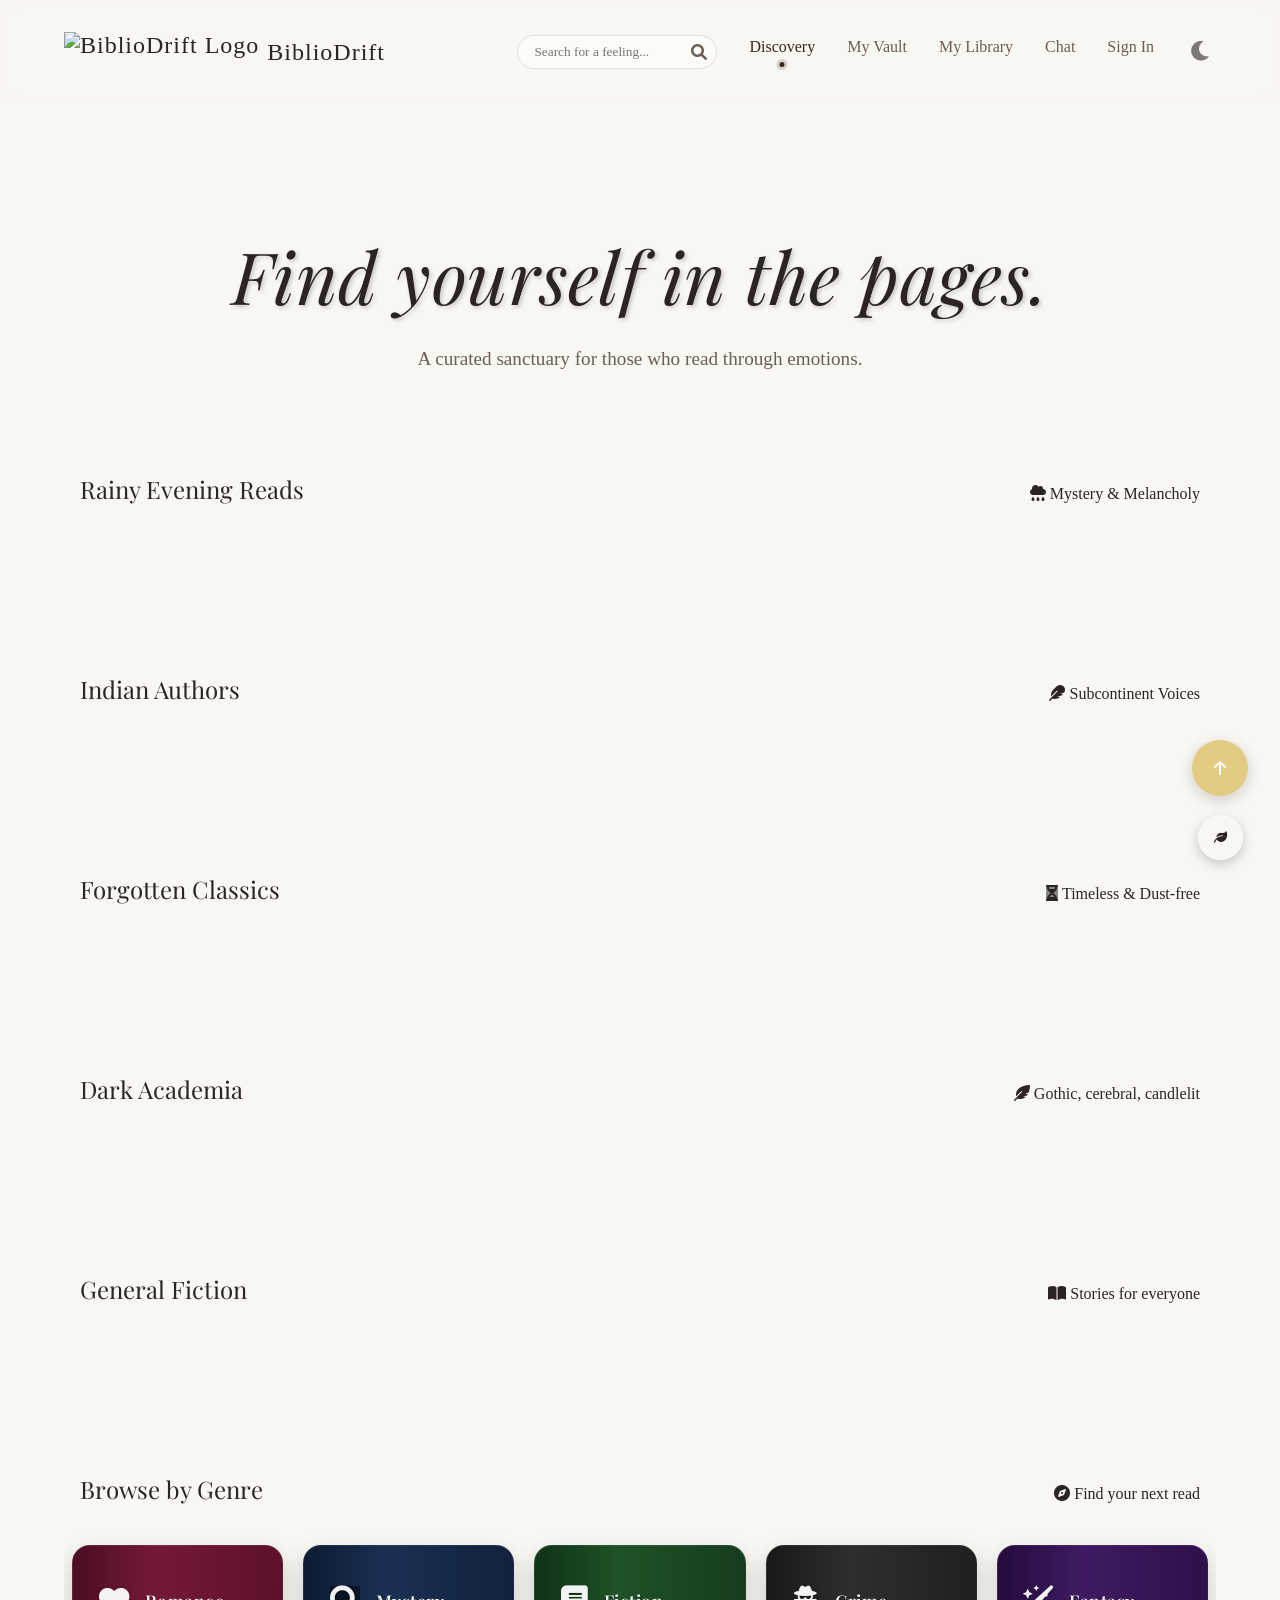
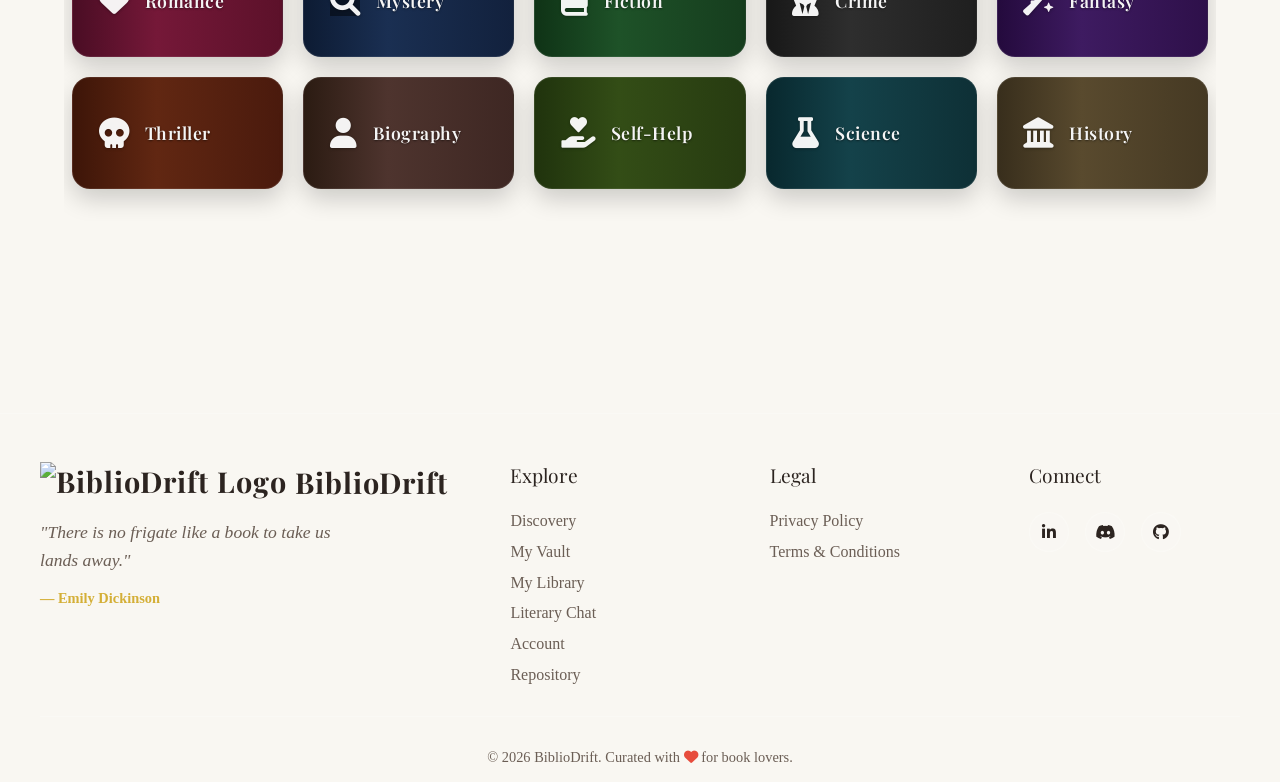
==== commit c0d25912: "Merge branch 'main' into feat/shareable-book-card" ====
--- a/frontend/pages/index.html
+++ b/frontend/pages/index.html
@@ -79,6 +79,9 @@
           <span class="tooltip-text" id="navAuthTooltip"><i class="fa-solid fa-key"></i> Access account</span>
         </div>
       </nav>
+      <button id="themeToggle" class="btn-icon" title="Toggle Theme">
+        <i class="fa-solid fa-moon"></i>
+      </button>
     </div>
   </header>
 
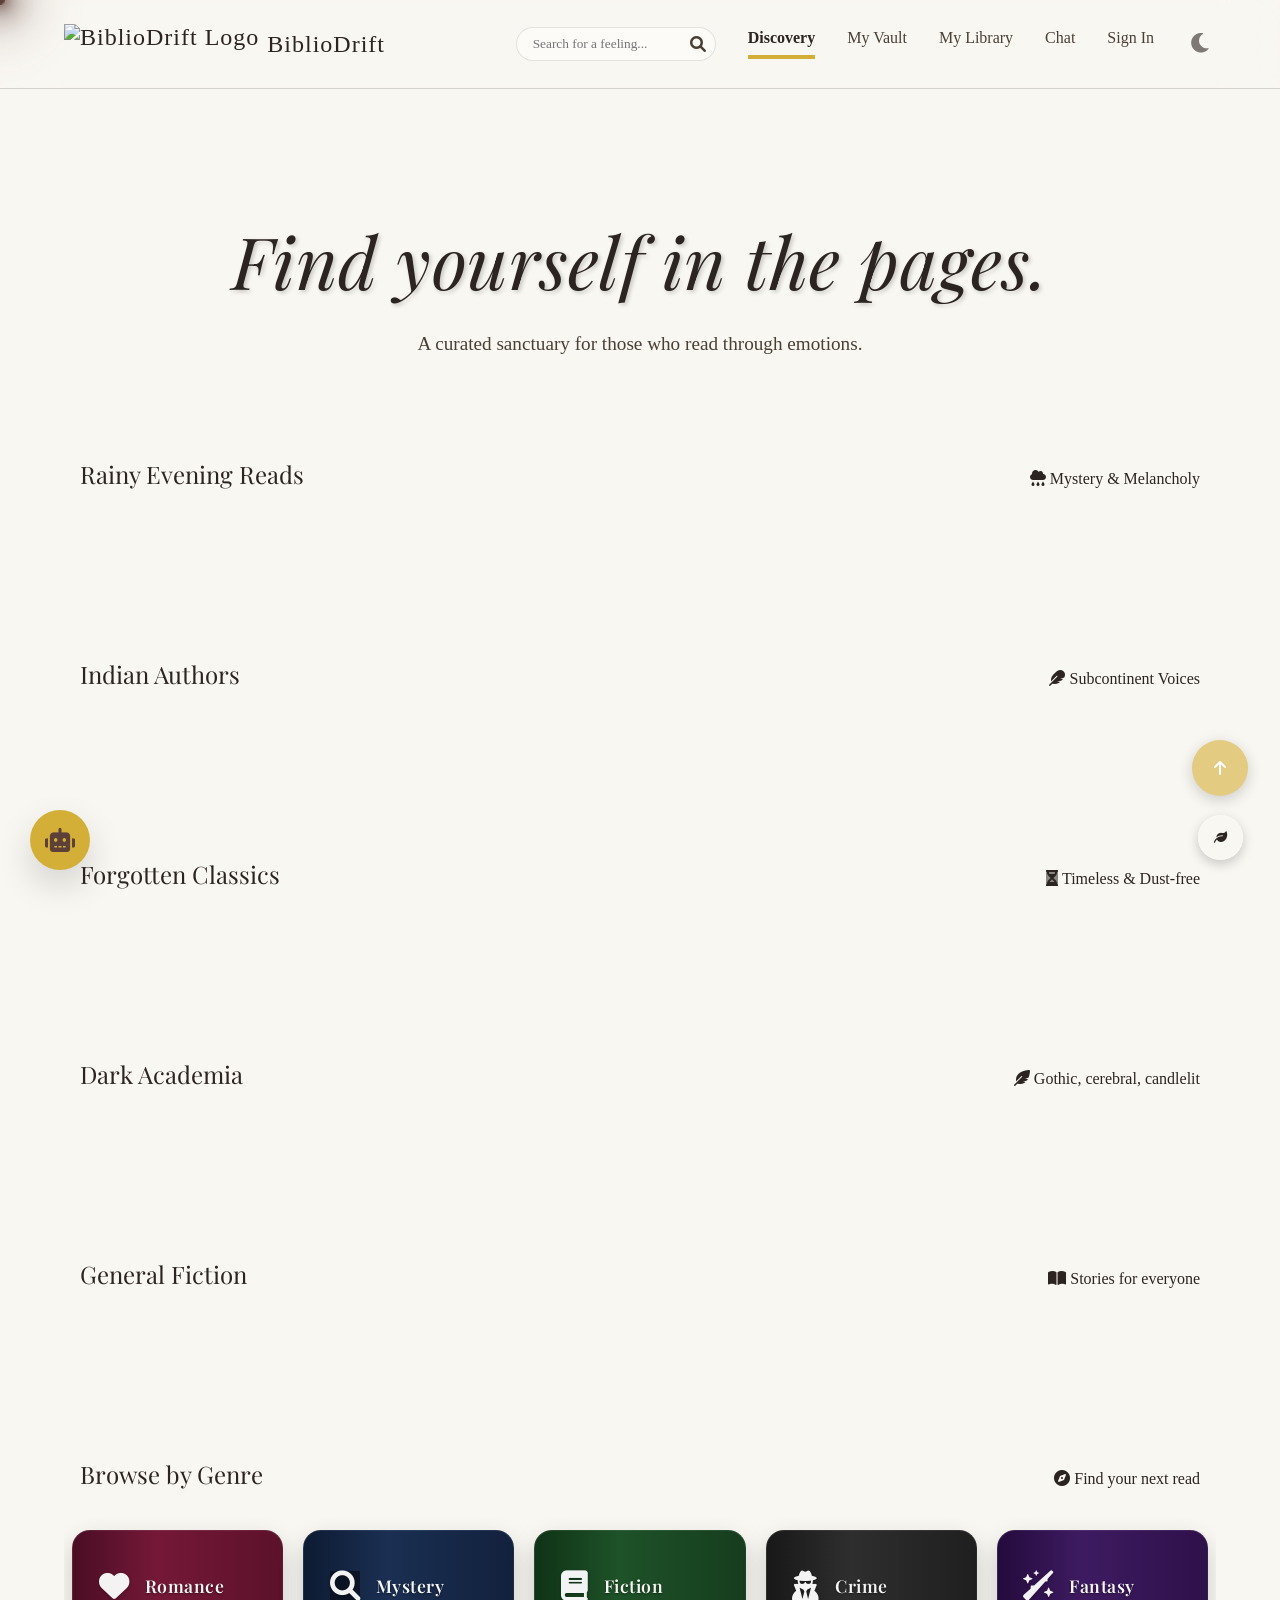
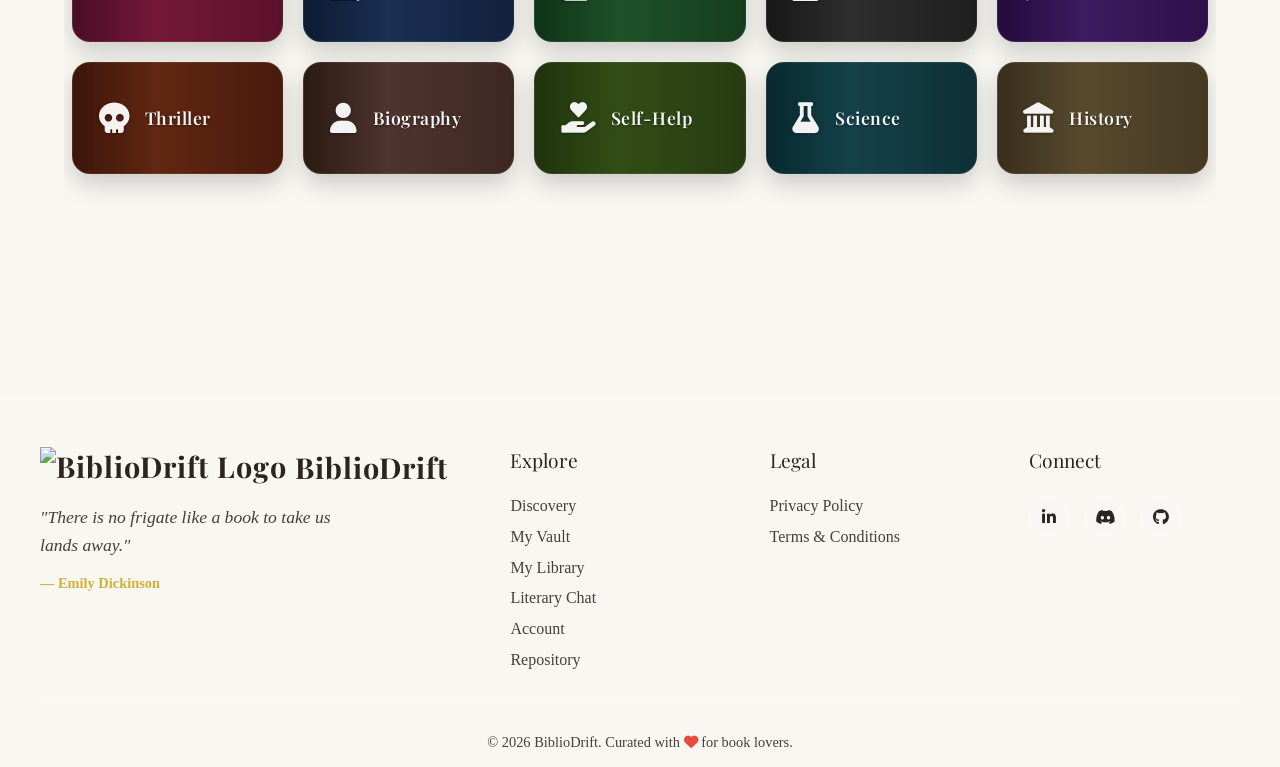
==== commit 314f01eb: "Merge PR #843 - enhance virtual library UI hierarchy and integrate AI chatbot" ====
--- a/frontend/pages/index.html
+++ b/frontend/pages/index.html
@@ -10,17 +10,55 @@
         document.documentElement.setAttribute('data-theme', 'night');
       }
     })();
+    document.addEventListener('DOMContentLoaded', function () {
+      const btn = document.getElementById('themeToggle');
+      if (!btn) {
+        console.error('themeToggle button not found');
+        return;
+      }
+
+      const icon = btn.querySelector('i');
+      const STORAGE_KEY = 'bibliodrift_theme';
+
+      function applyTheme(theme) {
+        if (theme === 'night') {
+          document.documentElement.setAttribute('data-theme', 'night');
+          if (icon) icon.className = 'fa-solid fa-sun';
+        } else {
+          document.documentElement.removeAttribute('data-theme');
+          if (icon) icon.className = 'fa-solid fa-moon';
+        }
+
+        localStorage.setItem(STORAGE_KEY, theme);
+        if (typeof restoreTheme === 'function') restoreTheme();
+        console.log('Theme applied:', theme);
+      }
+
+      // Load saved theme
+      const savedTheme = localStorage.getItem(STORAGE_KEY) || 'light';
+      applyTheme(savedTheme);
+
+      // Toggle on click
+      btn.addEventListener('click', function () {
+        const current =
+          document.documentElement.getAttribute('data-theme') === 'night'
+            ? 'night'
+            : 'light';
+
+        const next = current === 'night' ? 'light' : 'night';
+        applyTheme(next);
+      });
+    });
   </script>
   <script src="https://unpkg.com/dexie/dist/dexie.js"></script>
-
   <script src="../js/db.js"></script>
 
   <!-- <script src="../js/app.js"></script> -->
   <script src="../js/library-3d.js"></script>
-  <script src="https://unpkg.com/dexie/dist/dexie.js"></script>
   <meta name="viewport" content="width=device-width, initial-scale=1.0" />
   <!-- Added SEO meta description to improve search engine discoverability and click-through rates -->
-  <meta name="description" content="BiblioDrift — Discover books by mood, track your reading journey, and get AI-powered recommendations." />
+  <meta name="description"
+    content="BiblioDrift — Discover books by mood, track your reading journey, and get AI-powered recommendations." />
   <title>BiblioDrift | Find yourself in the pages</title>
   <link rel="stylesheet" href="../css/style.css" />
   <link rel="stylesheet" href="../css/keyboard-shortcuts.css" />
@@ -38,7 +76,6 @@
   <script src="https://cdn.jsdelivr.net/npm/dompurify@3.0.6/dist/purify.min.js"></script>
   <link rel="icon" href="../assets/images/biblioDrift_favicon.png" type="image/png">
   <!-- PWA -->
-  <link rel="manifest" href="../manifest.json">
   <meta name="theme-color" content="#2c2420">
   <meta name="apple-mobile-web-app-capable" content="yes">
   <meta name="apple-mobile-web-app-status-bar-style" content="black-translucent">
@@ -47,7 +84,11 @@
 </head>
 
 <body>
-    <header>
+  <div id="sc-glow-outer"></div>
+  <div id="sc-glow-mid"></div>
+  <div id="sc-glow-inner"></div>
+  <div id="sc-dot"></div>
+  <header>
     <a href="index.html" class="logo">
       <img style="height: 40px" src="../assets/images/biblioDrift_favicon.png" alt="BiblioDrift Logo"> BiblioDrift
     </a>
@@ -62,20 +103,20 @@
           <span class="tooltip-text"><i class="fa-solid fa-wand-magic-sparkles"></i> Explore books</span>
         </div>
         <div class="tooltip">
-          <a href="vault.html" >My Vault</a>
+          <a href="vault.html">My Vault</a>
           <span class="tooltip-text"><i class="fa-solid fa-vault"></i> My Vault</span>
         </div>
         <div class="tooltip">
-          <a href="library.html" >My Library</a>
+          <a href="library.html">My Library</a>
           <span class="tooltip-text"><i class="fa-solid fa-book"></i> My Library</span>
         </div>
         <div class="tooltip">
-          <a href="chat.html" >Chat</a>
+          <a href="chat.html">Chat</a>
           <span class="tooltip-text"><i class="fa-solid fa-comments"></i> Chat</span>
         </div>
         <!-- DYNAMIC AUTH LINK -->
         <div class="tooltip">
-          <a href="auth.html" id="navAuthLink" >Sign In</a>
+          <a href="auth.html" id="navAuthLink">Sign In</a>
           <span class="tooltip-text" id="navAuthTooltip"><i class="fa-solid fa-key"></i> Access account</span>
         </div>
       </nav>
@@ -214,7 +255,8 @@
               <button id="modal-preview-btn" class="btn-preview"><i class="fa-solid fa-book-open"></i> Preview</button>
               <button id="modal-share-btn" class="btn-secondary modal-share-btn"><i class="fa-solid fa-share-nodes"></i>
                 Share</button>
-              <button id="modal-mood-btn" class="btn-secondary"><i class="fa-solid fa-wand-magic-sparkles"></i> Explore Mood</button>
+              <button id="modal-mood-btn" class="btn-secondary"><i class="fa-solid fa-wand-magic-sparkles"></i> Explore
+                Mood</button>
             </div>
           </div>
         </div>
@@ -223,7 +265,7 @@
   </main>
 
 
-<!--The footer is being called usingt footer.js.-->
+  <!--The footer is being called usingt footer.js.-->
   <script src="../js/config.js"></script>
   <script src="../js/security.js"></script>
   <script src="../js/app.js"></script>
@@ -236,7 +278,8 @@
 
 
   <!-- Back to Top Button -->
-  <button id="backToTop" class="btn-icon back-to-top" title="Back to Top" onclick="window.scrollTo({top: 0, behavior: 'smooth'});">
+  <button id="backToTop" class="btn-icon back-to-top" title="Back to Top"
+    onclick="window.scrollTo({top: 0, behavior: 'smooth'});">
     <i class="fa-solid fa-arrow-up"></i>
   </button>
 
@@ -276,7 +319,8 @@
         </label>
       </div>
       <div class="volume-control">
-        <label for="ambientVolume" style="color: var(--text-main) !important;"><i class="fa-solid fa-volume-high"></i> Volume</label>
+        <label for="ambientVolume" style="color: var(--text-main) !important;"><i class="fa-solid fa-volume-high"></i>
+          Volume</label>
         <div class="range-wrap">
           <div class="range-track" aria-hidden="true"></div>
           <div class="range-fill" aria-hidden="true"></div>
@@ -286,52 +330,38 @@
     </div>
   </div>
 
-  <script src="../js/theme-manager.js"></script>
   <script src="../js/ambient.js"></script>
   <script src="../js/security.js"></script>
+  <script src="../js/pwa.js"></script>
+  <!-- AI Chatbot Widget -->
+  <div id="ai-chatbot-widget" class="chatbot-widget">
+    <button id="chatbot-toggle-btn" class="chatbot-toggle-btn" title="Chat with Elara">
+      <i class="fa-solid fa-robot"></i>
+    </button>
+    <div id="chatbot-window" class="chatbot-window hidden">
+      <div class="chatbot-header">
+        <div class="chatbot-bot-info">
+          <div class="chatbot-avatar"><i class="fa-solid fa-wand-magic-sparkles"></i></div>
+          <div class="chatbot-name-status">
+            <h4>Elara</h4>
+            <span class="chatbot-status">The Bookseller</span>
+          </div>
+        </div>
+        <button id="chatbot-close-btn" class="chatbot-close-btn"><i class="fa-solid fa-times"></i></button>
+      </div>
+      <div id="chatbot-messages" class="chatbot-messages">
+        <div class="chat-message bot-message">
+          <p>Hello, wanderer. What kind of story are you looking for today?</p>
+        </div>
+      </div>
+      <div class="chatbot-input-area">
+        <input type="text" id="chatbot-input" placeholder="Describe a mood, setting, or feeling...">
+        <button id="chatbot-send-btn" class="chatbot-send-btn"><i class="fa-solid fa-paper-plane"></i></button>
+      </div>
+    </div>
+  </div>
+  <script src="../js/chatbot.js"></script>
 
 </body>
 
-<script>
-document.addEventListener('DOMContentLoaded', function () {
-    const btn = document.getElementById('themeToggle');
-    if (!btn) {
-        console.error('themeToggle button not found');
-        return;
-    }
-
-    const icon = btn.querySelector('i');
-    const STORAGE_KEY = 'bibliodrift_theme';
-
-    function applyTheme(theme) {
-        if (theme === 'night') {
-            document.documentElement.setAttribute('data-theme', 'night');
-            if (icon) icon.className = 'fa-solid fa-sun';
-        } else {
-            document.documentElement.removeAttribute('data-theme');
-            if (icon) icon.className = 'fa-solid fa-moon';
-        }
-
-        localStorage.setItem(STORAGE_KEY, theme);
-        if (typeof restoreTheme === 'function') restoreTheme();
-        console.log('Theme applied:', theme);
-    }
-
-    // Load saved theme
-    const savedTheme = localStorage.getItem(STORAGE_KEY) || 'light';
-    applyTheme(savedTheme);
-
-    // Toggle on click
-    btn.addEventListener('click', function () {
-        const current =
-            document.documentElement.getAttribute('data-theme') === 'night'
-                ? 'night'
-                : 'light';
-
-        const next = current === 'night' ? 'light' : 'night';
-        applyTheme(next);
-    });
-});
-</script>
-
-</html>
+</html>
--- a/frontend/css/style.css
+++ b/frontend/css/style.css
@@ -3,7 +3,8 @@
     --bg-color: #f9f7f2;
     --header-bg: rgba(249, 247, 242, 0.8);
     --text-main: #2c2420;
-    --text-muted: #6b5e55;
+    --text-muted: #4a3f35;
+    /* Darker for better contrast */
     --accent-gold: #d4af37;
     --wood-dark: #5d4037;
     --wood-light: #8d6e63;
@@ -36,6 +37,10 @@
     --book-height: 240px;
 
     --book-thick: 40px;
+
+    /* New Brand/UI Variables */
+    --border-radius-soft: 12px;
+    --shadow-hover: 0 15px 35px rgba(0, 0, 0, 0.15);
 }
 
 /* Fix: WCAG AA Contrast Floor - Issue #534 */
@@ -53,7 +58,8 @@
     --bg-color: #1e1a18;
     --header-bg: rgba(30, 26, 24, 0.85);
     --text-main: #e0d5cb;
-    --text-muted: #a89a8e;
+    --text-muted: #d5c7bc;
+    /* Lighter for better contrast on dark */
     --accent-gold: #fccb4e;
     --wood-dark: #3e2723;
     --wood-light: #5d4037;
@@ -65,6 +71,8 @@
     --input-border: rgba(255, 255, 255, 0.1);
     --book-bg: #2c2420;
     --paper-color: #e0d5cb;
+    /* Overrides */
+    --shadow-hover: 0 15px 45px rgba(0, 0, 0, 0.5);
     --nav-active-color: #fff2df;
     --nav-active-ring: rgba(255, 242, 223, 0.22);
     --surface-panel: rgba(19, 16, 14, 0.74);
@@ -112,6 +120,8 @@
 
 [data-theme="night"] header {
     background: rgba(30, 26, 24, 0.85) !important;
+    backdrop-filter: blur(25px);
+    border-bottom: 1px solid rgba(255, 255, 255, 0.15);
 }
 
 [data-theme="night"] .search-input,
@@ -152,7 +162,7 @@
 
 /* --- Layout --- */
 header {
-    padding: 2rem 4rem;
+    padding: 1.5rem 4rem;
     display: flex;
     justify-content: space-between;
     align-items: center;
@@ -160,8 +170,11 @@
     top: 0;
     z-index: 100;
     background: var(--header-bg);
-    backdrop-filter: blur(10px);
-    transition: background-color 0.4s ease, color 0.4s ease, backdrop-filter 0.4s ease;
+    backdrop-filter: blur(25px);
+    -webkit-backdrop-filter: blur(25px);
+    border-bottom: 1px solid rgba(0, 0, 0, 0.15);
+    /* Subtly deeper bottom border */
+    transition: background-color 0.4s ease, color 0.4s ease, backdrop-filter 0.4s ease, border-color 0.4s ease;
 }
 
 .header-controls {
@@ -218,50 +231,32 @@
 
 .nav-links {
     display: flex;
-    align-items: center;
-    gap: 2rem;
+    flex-wrap: wrap;
+    gap: 1rem 2rem;
+    align-items: center;
 }
 
 .nav-links a {
     text-decoration: none;
     color: var(--text-muted);
-    position: relative;
-    display: inline-flex;
-    align-items: center;
-    justify-content: center;
-    min-height: 30px;
-    padding-bottom: 10px;
-    transition: color 0.25s ease;
+    transition: color 0.3s ease, border-color 0.3s ease, font-weight 0.3s ease;
+    display: inline-block;
+    border-bottom: 4px solid transparent;
+    padding-bottom: 8px;
 }
 
 .nav-links a:hover,
 .nav-links a.active {
-    color: var(--nav-active-color);
-}
-
-.nav-links a::after {
-    content: "";
-    position: absolute;
-    left: 50%;
-    bottom: 0;
-    width: 5px;
-    height: 5px;
-    border-radius: 50%;
-    background: var(--nav-active-color);
-    box-shadow: 0 0 0 3px var(--nav-active-ring);
-    opacity: 0;
-    transform: translateX(-50%) scale(0.35);
-    transition: opacity 0.22s ease, transform 0.22s ease;
-}
-
-.nav-links a:hover::after {
-    opacity: 0.45;
-    transform: translateX(-50%) scale(0.75);
-}
-
-.nav-links a.active::after {
-    opacity: 1;
-    transform: translateX(-50%) scale(1);
+    color: var(--text-main);
+    font-weight: 800;
+    border-bottom-color: var(--accent-gold);
+}
+
+/* Hide active underline if another link is hovered */
+.nav-links:hover a.active:not(:hover) {
+    border-bottom-color: transparent;
+    color: var(--text-muted);
+    font-weight: normal;
 }
 
 /* === ANIMATED HOVER TOOLTIPS FOR NAVIGATION (NEW) === */
@@ -280,6 +275,23 @@
 
 .tooltip:hover .tooltip-text {
     display: none;
+}
+
+/* Prevent tooltip from going off right edge for the last element */
+.nav-links .tooltip:last-child .tooltip-text {
+    left: auto;
+    right: 0;
+    transform: translateX(0%) scale(0.95) translateY(6px);
+}
+
+.nav-links .tooltip:last-child:hover .tooltip-text {
+    transform: translateX(0%) scale(1) translateY(0);
+}
+
+.nav-links .tooltip:last-child .tooltip-text::after {
+    left: auto;
+    right: 15px;
+    transform: rotate(45deg);
 }
 
 .tooltip-text i {
@@ -406,8 +418,9 @@
     height: 100%;
     backface-visibility: hidden;
     /* Hide back when front is clear */
-    border-radius: 4px 8px 8px 4px;
-    box-shadow: 5px 5px 15px rgba(0, 0, 0, 0.15);
+    border-radius: var(--border-radius-soft);
+    box-shadow: var(--shadow-soft);
+    transition: box-shadow 0.3s ease, transform 0.3s ease;
 }
 
 .book__face--front {
@@ -487,6 +500,11 @@
 /* Hover Effect: Pull out */
 .book-scene:hover .book:not(.flipped) {
     transform: translateZ(30px) translateY(-10px) rotateY(-10deg);
+    filter: drop-shadow(var(--shadow-hover));
+}
+
+.book-scene:hover .book__face {
+    box-shadow: var(--shadow-hover);
 }
 
 /* Glassmorphism Overlay (Quick view) */
@@ -527,10 +545,10 @@
 
 /* Read details Button */
 .read-details-btn {
-    background-color: #3e2723; 
+    background-color: #3e2723;
     color: #fffdf9;
     border: 1px solid var(--accent-gold);
-    padding: 6px 16px; 
+    padding: 6px 16px;
     border-radius: 6px;
     font-family: 'Playfair Display', 'Georgia', serif;
     font-size: 0.82rem;
@@ -538,12 +556,12 @@
     display: flex;
     align-items: center;
     justify-content: center;
-    gap: 6px; 
+    gap: 6px;
     margin: 8px auto 14px auto;
-    width: 96%; 
+    width: 96%;
     box-shadow: 0 3px 6px rgba(0, 0, 0, 0.15);
     transition: background-color 0.2s ease-in-out;
-    white-space: nowrap; 
+    white-space: nowrap;
 }
 
 .read-details-btn:hover {
@@ -1022,6 +1040,7 @@
     overflow-y: auto;
     animation: modalIn 0.4s cubic-bezier(0.175, 0.885, 0.32, 1.275);
     max-height: 90vh;
+    color: var(--text-main);
 }
 
 [data-theme="night"] .modal-content {
@@ -1118,13 +1137,13 @@
     padding: 1.2rem 1.5rem;
     border-radius: 12px;
     margin-top: 1.5rem;
-    box-shadow: 0 2px 8px rgba(0,0,0,0.03);
+    box-shadow: 0 2px 8px rgba(0, 0, 0, 0.03);
 }
 
 #modal-ai-note {
     font-family: "Georgia", serif;
     font-style: italic;
-    color: #4a3f35 !important; /* Dark brown for high contrast */
+    color: var(--text-main) !important;
     line-height: 1.6;
     font-size: 1.05rem;
     display: block;
@@ -1169,6 +1188,36 @@
     color: var(--text-main);
 }
 
+/* Theme-safe modal sub-elements */
+.modal-section-title,
+.purchase-header,
+.purchase-links-box,
+.emotion-tagging-section {
+    color: var(--text-main);
+}
+
+.emotion-tag {
+    display: inline-flex;
+    align-items: center;
+    gap: 5px;
+    padding: 5px 12px;
+    border-radius: 20px;
+    font-size: 0.82rem;
+    cursor: pointer;
+    border: 1px solid var(--control-border);
+    background: var(--surface-soft);
+    color: var(--text-main);
+    transition: all 0.2s ease;
+    margin: 3px 2px;
+}
+
+.emotion-tag:hover,
+.emotion-tag.active {
+    background: var(--accent-gold);
+    color: #2c2420;
+    border-color: var(--accent-gold);
+}
+
 .modal-actions {
     margin-top: auto;
     display: flex;
@@ -1847,8 +1896,8 @@
 
 /* ===== GENRE SECTION STYLES ===== */
 .genre-grid {
-display: grid;
-   
+    display: grid;
+
     grid-template-columns: repeat(auto-fill, minmax(180px, 1fr));
     gap: 1.25rem;
     padding: 2rem 0.5rem
@@ -2008,6 +2057,7 @@
     box-shadow: 0 25px 80px rgba(0, 0, 0, 0.3);
     display: flex;
     flex-direction: column;
+    color: var(--text-main);
 }
 
 .genre-modal-header {
@@ -2506,17 +2556,17 @@
 
 .tooltip-title {
     font-family: 'Playfair Display', serif;
-    font-size: 1.1rem;
-    font-weight: 600;
+    font-size: 1.25rem;
+    font-weight: 700;
     color: var(--text-main);
     margin-bottom: 0.25rem;
     line-height: 1.3;
 }
 
 .tooltip-author {
-    font-size: 0.9rem;
+    font-size: 1rem;
     color: var(--text-muted);
-    font-style: italic;
+    font-weight: 500;
     margin-bottom: 0.5rem;
 }
 
@@ -2957,97 +3007,111 @@
     }
 
     .spine-author {
-    .ai-insight-box,
-    .purchase-links-box,
-    .price-tracker-section,
-    .reading-progress-tracker,
-    .book-reviews-section,
-    .shelf-selection-row {
-        background: var(--surface-soft);
-        border: 1px solid var(--glass-border);
-        border-radius: 20px;
-        padding: 1rem 1.1rem;
-        box-shadow: 0 10px 24px rgba(0, 0, 0, 0.05);
-    }
-    .ai-insight-box {
-        position: relative;
-        overflow: hidden;
-        margin-top: 0.25rem;
-    }
-    .ai-insight-box::before {
-        content: "";
-        position: absolute;
-        inset: 0;
-        border-radius: inherit;
-        background: linear-gradient(135deg, rgba(212, 175, 55, 0.08), transparent 45%);
-        pointer-events: none;
-    }
-    .ai-header,
-    .purchase-header,
-    .price-tracker-header,
-    .progress-tracker-header {
-        display: inline-flex;
-        align-items: center;
-        gap: 0.6rem;
-        margin-bottom: 0.85rem;
-        padding: 0.35rem 0.8rem;
-        border-radius: 999px;
-        background: rgba(212, 175, 55, 0.12);
-        color: var(--accent-gold);
-        font-size: 0.85rem;
-        font-weight: 700;
-        letter-spacing: 0.03em;
-    }
-    .purchase-links-container {
-        display: flex;
-        flex-wrap: wrap;
-        gap: 0.5rem;
-    }
-    .purchase-links-container a,
-    .purchase-link-btn {
-        border-radius: 999px !important;
-        transition: transform 0.2s ease, box-shadow 0.2s ease, opacity 0.2s ease;
-    }
-    .purchase-links-container a:hover,
-    .purchase-link-btn:hover {
-        transform: translateY(-2px);
-        box-shadow: 0 8px 18px rgba(0, 0, 0, 0.12);
-    }
-    .price-tracker-section {
-        padding-top: 1rem;
-    }
-    .price-tracker-section input[type="number"] {
-        width: 100%;
-        padding: 0.75rem 0.95rem 0.75rem 2rem;
-        border-radius: 14px;
-        border: 1px solid var(--control-border);
-        background: var(--control-hover);
-        color: var(--text-main);
-        transition: border-color 0.2s ease, box-shadow 0.2s ease, background-color 0.2s ease;
-    }
-    .price-tracker-section input[type="number"]:focus {
-        outline: none;
-        border-color: var(--accent-gold);
-        box-shadow: 0 0 0 4px var(--control-focus-ring);
-    }
-    .price-tracker-section button,
-    .progress-save-btn,
-    .progress-mode-btn {
-        border-radius: 999px;
-    }
-    .shelf-selection-row {
-        gap: 0.65rem;
-        align-items: stretch;
-        position: relative;
-    }
-    .library-select-label {
-        font-family: "Georgia", serif;
-        font-size: 0.9rem;
-        color: var(--text-muted);
-        font-weight: 700;
-        text-transform: uppercase;
-        letter-spacing: 0.04em;
-    }
+
+        .ai-insight-box,
+        .purchase-links-box,
+        .price-tracker-section,
+        .reading-progress-tracker,
+        .book-reviews-section,
+        .shelf-selection-row {
+            background: var(--surface-soft);
+            border: 1px solid var(--glass-border);
+            border-radius: 20px;
+            padding: 1rem 1.1rem;
+            box-shadow: 0 10px 24px rgba(0, 0, 0, 0.05);
+        }
+
+        .ai-insight-box {
+            position: relative;
+            overflow: hidden;
+            margin-top: 0.25rem;
+        }
+
+        .ai-insight-box::before {
+            content: "";
+            position: absolute;
+            inset: 0;
+            border-radius: inherit;
+            background: linear-gradient(135deg, rgba(212, 175, 55, 0.08), transparent 45%);
+            pointer-events: none;
+        }
+
+        .ai-header,
+        .purchase-header,
+        .price-tracker-header,
+        .progress-tracker-header {
+            display: inline-flex;
+            align-items: center;
+            gap: 0.6rem;
+            margin-bottom: 0.85rem;
+            padding: 0.35rem 0.8rem;
+            border-radius: 999px;
+            background: rgba(212, 175, 55, 0.12);
+            color: var(--accent-gold);
+            font-size: 0.85rem;
+            font-weight: 700;
+            letter-spacing: 0.03em;
+        }
+
+        .purchase-links-container {
+            display: flex;
+            flex-wrap: wrap;
+            gap: 0.5rem;
+        }
+
+        .purchase-links-container a,
+        .purchase-link-btn {
+            border-radius: 999px !important;
+            transition: transform 0.2s ease, box-shadow 0.2s ease, opacity 0.2s ease;
+        }
+
+        .purchase-links-container a:hover,
+        .purchase-link-btn:hover {
+            transform: translateY(-2px);
+            box-shadow: 0 8px 18px rgba(0, 0, 0, 0.12);
+        }
+
+        .price-tracker-section {
+            padding-top: 1rem;
+        }
+
+        .price-tracker-section input[type="number"] {
+            width: 100%;
+            padding: 0.75rem 0.95rem 0.75rem 2rem;
+            border-radius: 14px;
+            border: 1px solid var(--control-border);
+            background: var(--control-hover);
+            color: var(--text-main);
+            transition: border-color 0.2s ease, box-shadow 0.2s ease, background-color 0.2s ease;
+        }
+
+        .price-tracker-section input[type="number"]:focus {
+            outline: none;
+            border-color: var(--accent-gold);
+            box-shadow: 0 0 0 4px var(--control-focus-ring);
+        }
+
+        .price-tracker-section button,
+        .progress-save-btn,
+        .progress-mode-btn {
+            border-radius: 999px;
+        }
+
+        .shelf-selection-row {
+            gap: 0.65rem;
+            align-items: stretch;
+            position: relative;
+        }
+
+        .library-select-label {
+            font-family: "Georgia", serif;
+            font-size: 0.9rem;
+            color: var(--text-muted);
+            font-weight: 700;
+            text-transform: uppercase;
+            letter-spacing: 0.04em;
+        }
+
         display: none;
     }
 
@@ -3457,16 +3521,26 @@
     height: 12px;
     border-radius: 6px;
     overflow: hidden;
-    background: rgba(0,0,0,0.1);
+    background: rgba(0, 0, 0, 0.1);
     margin-bottom: 1rem;
 }
 
 .progress-segment {
     transition: width 1s ease-out;
 }
-.progress-segment.finished { background: var(--accent-gold); }
-.progress-segment.current { background: var(--wood-light); }
-.progress-segment.want { background: var(--text-muted); opacity: 0.7; }
+
+.progress-segment.finished {
+    background: var(--accent-gold);
+}
+
+.progress-segment.current {
+    background: var(--wood-light);
+}
+
+.progress-segment.want {
+    background: var(--text-muted);
+    opacity: 0.7;
+}
 
 .progress-legend {
     display: flex;
@@ -3475,9 +3549,24 @@
     color: var(--text-muted);
 }
 
-.legend-finished { color: var(--accent-gold); font-size: 0.6rem; margin-right: 4px; }
-.legend-current { color: var(--wood-light); font-size: 0.6rem; margin-right: 4px; }
-.legend-want { color: var(--text-muted); opacity: 0.7; font-size: 0.6rem; margin-right: 4px; }
+.legend-finished {
+    color: var(--accent-gold);
+    font-size: 0.6rem;
+    margin-right: 4px;
+}
+
+.legend-current {
+    color: var(--wood-light);
+    font-size: 0.6rem;
+    margin-right: 4px;
+}
+
+.legend-want {
+    color: var(--text-muted);
+    opacity: 0.7;
+    font-size: 0.6rem;
+    margin-right: 4px;
+}
 
 .profile-content {
     max-width: 1200px;
@@ -4814,7 +4903,7 @@
     /* Prepare for animated entrance */
     opacity: 0;
     transform: translateY(8px) scale(0.995);
-    transition: opacity 260ms cubic-bezier(.2,.9,.3,1), transform 260ms cubic-bezier(.2,.9,.3,1);
+    transition: opacity 260ms cubic-bezier(.2, .9, .3, 1), transform 260ms cubic-bezier(.2, .9, .3, 1);
     z-index: 10002;
 }
 
@@ -4881,6 +4970,7 @@
 .ambient-panel .volume-control .range-wrap input[type="range"]::-webkit-slider-thumb {
     transform: translateY(2px) !important;
 }
+
 .ambient-panel .volume-control .range-wrap input[type="range"]::-moz-range-thumb {
     transform: translateY(2px) !important;
 }
@@ -4900,7 +4990,7 @@
     left: 0;
     right: 0;
     height: 6px;
-    background: rgba(0,0,0,0.12);
+    background: rgba(0, 0, 0, 0.12);
     border-radius: 999px;
     top: 50%;
     transform: translateY(-50%);
@@ -4917,7 +5007,7 @@
     transform: translateY(-50%);
     z-index: 2;
     width: 50%;
-    transition: width 240ms cubic-bezier(.2,1,.22,1);
+    transition: width 240ms cubic-bezier(.2, 1, .22, 1);
 }
 
 .ambient-panel .volume-control .range-wrap input[type="range"] {
@@ -4929,7 +5019,8 @@
 
 /* Profile-specific nudge: align the track/fill and thumb better on profile layout */
 .profile-page .ambient-panel .volume-control .range-wrap {
-    padding-top: 2px; /* small spacing to shift input area down slightly */
+    padding-top: 2px;
+    /* small spacing to shift input area down slightly */
 }
 
 .profile-page .ambient-panel .volume-control .range-wrap .range-track,
@@ -4981,7 +5072,7 @@
 
 .slider {
     border-radius: 999px;
-    background-color: rgba(68,68,68,0.9);
+    background-color: rgba(68, 68, 68, 0.9);
 }
 
 .slider:before {
@@ -4993,30 +5084,38 @@
 
 /* Smooth transitions for switches */
 .slider {
-    transition: background-color 200ms cubic-bezier(.2,.9,.3,1);
+    transition: background-color 200ms cubic-bezier(.2, .9, .3, 1);
 }
 
 .slider:before {
-    transition: transform 200ms cubic-bezier(.2,.9,.3,1), box-shadow 200ms;
-}
-
-input:checked + .slider {
+    transition: transform 200ms cubic-bezier(.2, .9, .3, 1), box-shadow 200ms;
+}
+
+input:checked+.slider {
     background-color: var(--accent-gold);
 }
 
-input:checked + .slider:before {
+input:checked+.slider:before {
     transform: translateX(18px);
 }
 
 /* Quick pop when a toggle is enabled */
-input:checked + .slider {
-    animation: togglePop 220ms cubic-bezier(.2,.9,.3,1);
+input:checked+.slider {
+    animation: togglePop 220ms cubic-bezier(.2, .9, .3, 1);
 }
 
 @keyframes togglePop {
-    0% { transform: scale(0.96); }
-    60% { transform: scale(1.04); }
-    100% { transform: scale(1); }
+    0% {
+        transform: scale(0.96);
+    }
+
+    60% {
+        transform: scale(1.04);
+    }
+
+    100% {
+        transform: scale(1);
+    }
 }
 
 /* Staggered fade-in for options when panel opens */
@@ -5024,16 +5123,34 @@
 .ambient-panel.active .volume-control {
     opacity: 0;
     transform: translateY(6px);
-    animation: optionFade 360ms cubic-bezier(.2,.9,.3,1) forwards;
-}
-.ambient-panel.active .ambient-option:nth-child(1) { animation-delay: 0.06s; }
-.ambient-panel.active .ambient-option:nth-child(2) { animation-delay: 0.12s; }
-.ambient-panel.active .ambient-option:nth-child(3) { animation-delay: 0.18s; }
-.ambient-panel.active .ambient-option:nth-child(4) { animation-delay: 0.24s; }
-.ambient-panel.active .volume-control { animation-delay: 0.3s; }
+    animation: optionFade 360ms cubic-bezier(.2, .9, .3, 1) forwards;
+}
+
+.ambient-panel.active .ambient-option:nth-child(1) {
+    animation-delay: 0.06s;
+}
+
+.ambient-panel.active .ambient-option:nth-child(2) {
+    animation-delay: 0.12s;
+}
+
+.ambient-panel.active .ambient-option:nth-child(3) {
+    animation-delay: 0.18s;
+}
+
+.ambient-panel.active .ambient-option:nth-child(4) {
+    animation-delay: 0.24s;
+}
+
+.ambient-panel.active .volume-control {
+    animation-delay: 0.3s;
+}
 
 @keyframes optionFade {
-    to { opacity: 1; transform: translateY(0); }
+    to {
+        opacity: 1;
+        transform: translateY(0);
+    }
 }
 
 /* Button press micro-interaction */
@@ -5046,8 +5163,8 @@
 }
 
 /* Accessible focus for switches */
-.switch input:focus-visible + .slider {
-    box-shadow: 0 0 0 4px rgba(212,175,55,0.16);
+.switch input:focus-visible+.slider {
+    box-shadow: 0 0 0 4px rgba(212, 175, 55, 0.16);
 }
 
 /* Volume slider styling */
@@ -5055,10 +5172,10 @@
     -webkit-appearance: none;
     width: 130px;
     height: 6px;
-    background-color: rgba(0,0,0,0.12);
+    background-color: rgba(0, 0, 0, 0.12);
     /* Use a solid gold background-image and size it with --ambient-fill for reliable Chrome rendering */
     background-image: linear-gradient(to right, var(--accent-gold), var(--accent-gold));
-    background-size: calc(var(--ambient-fill,50) * 1%) 100%;
+    background-size: calc(var(--ambient-fill, 50) * 1%) 100%;
     background-repeat: no-repeat;
     border-radius: 999px;
     outline: none;
@@ -5070,39 +5187,39 @@
     height: 18px;
     background: var(--accent-gold);
     border-radius: 50%;
-    box-shadow: 0 2px 6px rgba(0,0,0,0.25);
+    box-shadow: 0 2px 6px rgba(0, 0, 0, 0.25);
     cursor: pointer;
 }
 
 /* Ensure base thumb has a transition so scaling animates smoothly on all pages */
 .ambient-panel input[type="range"]::-webkit-slider-thumb {
-    transition: transform 260ms cubic-bezier(.2,1,.22,1), box-shadow 260ms ease !important;
+    transition: transform 260ms cubic-bezier(.2, 1, .22, 1), box-shadow 260ms ease !important;
     transform-origin: center center;
     transform: scale(1) !important;
 }
 
 /* Animated track fill and thumb pop when volume changes */
 .ambient-panel input[type="range"] {
-    background: linear-gradient(90deg, var(--accent-gold) var(--ambient-fill,50%), rgba(0,0,0,0.12) var(--ambient-fill,50%));
+    background: linear-gradient(90deg, var(--accent-gold) var(--ambient-fill, 50%), rgba(0, 0, 0, 0.12) var(--ambient-fill, 50%));
     background-size: 100% 100%;
     background-repeat: no-repeat;
-    transition: background 360ms cubic-bezier(.2,1,.22,1);
+    transition: background 360ms cubic-bezier(.2, 1, .22, 1);
 }
 
 .ambient-panel input.volume-animate::-webkit-slider-thumb {
     transform: scale(1.12) !important;
-    transition: transform 360ms cubic-bezier(.2,1,.22,1) !important;
+    transition: transform 360ms cubic-bezier(.2, 1, .22, 1) !important;
 }
 
 /* Also ensure the base Firefox thumb transitions */
 .ambient-panel input[type="range"]::-moz-range-thumb {
-    transition: transform 260ms cubic-bezier(.2,1,.22,1), box-shadow 260ms ease;
+    transition: transform 260ms cubic-bezier(.2, 1, .22, 1), box-shadow 260ms ease;
     transform-origin: center center;
 }
 
 .ambient-panel input.volume-animate::-moz-range-thumb {
     transform: scale(1.12);
-    transition: transform 360ms cubic-bezier(.2,1,.22,1);
+    transition: transform 360ms cubic-bezier(.2, 1, .22, 1);
 }
 
 /* Fallback for Firefox: smooth track color via background */
@@ -5130,9 +5247,9 @@
     appearance: none;
     width: 120px;
     height: 6px;
-    background-color: rgba(0,0,0,0.12) !important;
+    background-color: rgba(0, 0, 0, 0.12) !important;
     background-image: linear-gradient(to right, var(--accent-gold), var(--accent-gold)) !important;
-    background-size: calc(var(--ambient-fill,50) * 1%) 100% !important;
+    background-size: calc(var(--ambient-fill, 50) * 1%) 100% !important;
     background-repeat: no-repeat !important;
     border-radius: 999px;
     outline: none;
@@ -5146,13 +5263,14 @@
 .library-page .ambient-panel input[type="range"]::-webkit-slider-thumb {
     -webkit-appearance: none;
     appearance: none;
-    margin-top: -6px; /* center the larger thumb */
+    margin-top: -6px;
+    /* center the larger thumb */
     width: 18px;
     height: 18px;
     background: var(--accent-gold);
     border-radius: 50%;
-    box-shadow: 0 3px 8px rgba(0,0,0,0.25);
-    border: 3px solid rgba(255,255,255,0.8);
+    box-shadow: 0 3px 8px rgba(0, 0, 0, 0.25);
+    border: 3px solid rgba(255, 255, 255, 0.8);
     cursor: pointer;
 }
 
@@ -5166,8 +5284,8 @@
     height: 18px;
     background: var(--accent-gold);
     border-radius: 50%;
-    box-shadow: 0 3px 8px rgba(0,0,0,0.25);
-    border: 3px solid rgba(255,255,255,0.8);
+    box-shadow: 0 3px 8px rgba(0, 0, 0, 0.25);
+    border: 3px solid rgba(255, 255, 255, 0.8);
     cursor: pointer;
 }
 
@@ -5181,10 +5299,12 @@
     min-width: 0 !important;
     height: 6px !important;
 }
+
 .library-page .ambient-panel input[type="range"]::-webkit-slider-thumb {
     width: 18px !important;
     height: 18px !important;
 }
+
 .library-page .ambient-panel input[type="range"]::-moz-range-thumb {
     width: 18px !important;
     height: 18px !important;
@@ -5196,9 +5316,9 @@
     appearance: none;
     width: 120px;
     height: 6px;
-    background-color: rgba(0,0,0,0.12) !important;
+    background-color: rgba(0, 0, 0, 0.12) !important;
     background-image: linear-gradient(to right, var(--accent-gold), var(--accent-gold)) !important;
-    background-size: calc(var(--ambient-fill,50) * 1%) 100% !important;
+    background-size: calc(var(--ambient-fill, 50) * 1%) 100% !important;
     background-repeat: no-repeat !important;
     border-radius: 999px;
     outline: none;
@@ -5219,8 +5339,8 @@
     height: 18px;
     background: var(--accent-gold);
     border-radius: 50%;
-    box-shadow: 0 3px 8px rgba(0,0,0,0.25);
-    border: 3px solid rgba(255,255,255,0.8);
+    box-shadow: 0 3px 8px rgba(0, 0, 0, 0.25);
+    border: 3px solid rgba(255, 255, 255, 0.8);
     cursor: pointer;
 }
 
@@ -5234,8 +5354,8 @@
     height: 18px;
     background: var(--accent-gold);
     border-radius: 50%;
-    box-shadow: 0 3px 8px rgba(0,0,0,0.25);
-    border: 3px solid rgba(255,255,255,0.8);
+    box-shadow: 0 3px 8px rgba(0, 0, 0, 0.25);
+    border: 3px solid rgba(255, 255, 255, 0.8);
     cursor: pointer;
 }
 
@@ -5250,7 +5370,7 @@
     appearance: none !important;
     width: 120px !important;
     height: 6px !important;
-    background: linear-gradient(90deg, var(--accent-gold) 50%, rgba(0,0,0,0.12) 50%) !important;
+    background: linear-gradient(90deg, var(--accent-gold) 50%, rgba(0, 0, 0, 0.12) 50%) !important;
     border-radius: 999px !important;
     outline: none !important;
     min-height: 0 !important;
@@ -5266,8 +5386,8 @@
     height: 18px !important;
     background: var(--accent-gold) !important;
     border-radius: 50% !important;
-    box-shadow: 0 3px 8px rgba(0,0,0,0.25) !important;
-    border: 3px solid rgba(255,255,255,0.8) !important;
+    box-shadow: 0 3px 8px rgba(0, 0, 0, 0.25) !important;
+    border: 3px solid rgba(255, 255, 255, 0.8) !important;
     cursor: pointer !important;
 }
 
@@ -5277,8 +5397,8 @@
     height: 18px !important;
     background: var(--accent-gold) !important;
     border-radius: 50% !important;
-    box-shadow: 0 3px 8px rgba(0,0,0,0.25) !important;
-    border: 3px solid rgba(255,255,255,0.8) !important;
+    box-shadow: 0 3px 8px rgba(0, 0, 0, 0.25) !important;
+    border: 3px solid rgba(255, 255, 255, 0.8) !important;
     cursor: pointer !important;
 }
 
@@ -5326,14 +5446,316 @@
 input:checked+.slider:before {
     transform: translateX(14px);
 }
-html, body {
-  cursor: url("data:image/svg+xml;utf8,<svg xmlns='http://www.w3.org/2000/svg' width='32' height='32' viewBox='0 0 24 24'><path fill='%23cca43b' d='M4.42 20.58a1 1 0 0 0 1.41 0L15.24 11.2l-2.44-2.44L3.42 18.17a1 1 0 0 0 0 1.41zM17.36 9.08l-2.44-2.44 2.12-2.12a2 2 0 0 1 2.83 0l1.77 1.77a2 2 0 0 1 0 2.83z'/><path stroke='%23cca43b' stroke-width='1.5' d='M2 22l4-1'/></svg>") 0 24, auto !important;
-}
+
+.bookseller-note-card {
+    margin-top: 1.5rem;
+    padding: 1.4rem;
+    border-radius: 20px;
+    background: rgba(255, 255, 255, 0.05);
+    border: 1px solid var(--glass-border);
+    backdrop-filter: blur(14px);
+    box-shadow:
+        0 8px 30px rgba(0, 0, 0, 0.12);
+    transition:
+        transform 0.3s ease,
+        box-shadow 0.3s ease;
+}
+
+.bookseller-note-card:hover {
+    transform: translateY(-2px);
+    box-shadow:
+        0 12px 40px rgba(0, 0, 0, 0.18);
+}
+
+.bookseller-note-header {
+    display: flex;
+    justify-content: space-between;
+    align-items: center;
+    gap: 0.8rem;
+    margin-bottom: 1rem;
+    flex-wrap: wrap;
+}
+
+.bookseller-note-label {
+    font-family: 'Playfair Display', serif;
+    color: var(--accent-gold);
+    font-size: 1rem;
+    letter-spacing: 0.3px;
+}
+
+.bookseller-note-text {
+    color: var(--text-secondary);
+    line-height: 1.9;
+    font-size: 0.97rem;
+    font-style: italic;
+}
+
+.bookseller-context-hint {
+    margin-top: 1rem;
+    font-size: 0.78rem;
+    opacity: 0.7;
+    letter-spacing: 0.4px;
+    color: var(--text-muted);
+}
+
+.immersive-mood-badge {
+    display: inline-flex;
+    align-items: center;
+    gap: 0.45rem;
+    padding: 0.4rem 0.8rem;
+    border-radius: 999px;
+    background: rgba(212, 175, 55, 0.12);
+    border: 1px solid rgba(212, 175, 55, 0.25);
+    color: var(--accent-gold);
+    font-size: 0.78rem;
+    font-weight: 500;
+}
+
+.fade-in-note {
+    animation: immersiveFade 0.45s ease;
+}
+
+@keyframes immersiveFade {
+    from {
+        opacity: 0;
+        transform: translateY(12px);
+    }
+
+    to {
+        opacity: 1;
+        transform: translateY(0);
+    }
+}
+
+html,
+body {
+    cursor: url("data:image/svg+xml;utf8,<svg xmlns='http://www.w3.org/2000/svg' width='32' height='32' viewBox='0 0 24 24'><path fill='%23cca43b' d='M4.42 20.58a1 1 0 0 0 1.41 0L15.24 11.2l-2.44-2.44L3.42 18.17a1 1 0 0 0 0 1.41zM17.36 9.08l-2.44-2.44 2.12-2.12a2 2 0 0 1 2.83 0l1.77 1.77a2 2 0 0 1 0 2.83z'/><path stroke='%23cca43b' stroke-width='1.5' d='M2 22l4-1'/></svg>") 0 24, auto !important;
+}
+
 *:hover {
-  cursor: pointer !important; 
-  cursor: url("data:image/svg+xml;utf8,<svg xmlns='http://www.w3.org/2000/svg' width='32' height='32' viewBox='0 0 24 24'><path fill='%23ffca3a' d='M4.42 20.58a1 1 0 0 0 1.41 0L15.24 11.2l-2.44-2.44L3.42 18.17a1 1 0 0 0 0 1.41zM17.36 9.08l-2.44-2.44 2.12-2.12a2 2 0 0 1 2.83 0l1.77 1.77a2 2 0 0 1 0 2.83z'/><path stroke='%23ffca3a' stroke-width='1.5' d='M2 22l4-1'/></svg>") 0 24, pointer !important;
-}
-
+    cursor: pointer !important;
+    cursor: url("data:image/svg+xml;utf8,<svg xmlns='http://www.w3.org/2000/svg' width='32' height='32' viewBox='0 0 24 24'><path fill='%23ffca3a' d='M4.42 20.58a1 1 0 0 0 1.41 0L15.24 11.2l-2.44-2.44L3.42 18.17a1 1 0 0 0 0 1.41zM17.36 9.08l-2.44-2.44 2.12-2.12a2 2 0 0 1 2.83 0l1.77 1.77a2 2 0 0 1 0 2.83z'/><path stroke='%23ffca3a' stroke-width='1.5' d='M2 22l4-1'/></svg>") 0 24, pointer !important;
+}
+
+#sc-glow-outer,
+#sc-glow-mid,
+#sc-glow-inner,
+#sc-dot {
+    position: fixed;
+    pointer-events: none;
+    border-radius: 50%;
+    transform: translate(-50%, -50%);
+    will-change: left, top;
+}
+
+#sc-glow-outer {
+    width: 120px;
+    height: 120px;
+    background: radial-gradient(circle, rgba(93, 64, 55, 0.25) 0%, transparent 70%);
+    filter: blur(18px);
+    mix-blend-mode: normal;
+    z-index: 99996;
+}
+
+#sc-glow-mid {
+    width: 60px;
+    height: 60px;
+    background: radial-gradient(circle, rgba(93, 64, 55, 0.40) 0%, rgba(93, 64, 55, 0.15) 50%, transparent 75%);
+    filter: blur(8px);
+    mix-blend-mode: normal;
+    z-index: 99997;
+}
+
+#sc-glow-inner {
+    width: 24px;
+    height: 24px;
+    background: radial-gradient(circle, rgba(93, 64, 55, 0.60) 0%, transparent 100%);
+    filter: blur(4px);
+    mix-blend-mode: normal;
+    z-index: 99998;
+}
+
+#sc-dot {
+    width: 9px;
+    height: 9px;
+    background: #5d4037;
+    opacity: 1;
+    z-index: 99999;
+}
+
+[data-theme="night"] #sc-glow-outer {
+    background: radial-gradient(circle, rgba(212, 184, 150, 0.12) 4%, transparent 70%);
+    mix-blend-mode: normal;
+}
+
+[data-theme="night"] #sc-glow-mid {
+    background: radial-gradient(circle, rgba(212, 184, 150, 0.25) 0%, rgba(212, 184, 150, 0.07) 50%, transparent 75%);
+    mix-blend-mode: normal;
+}
+
+[data-theme="night"] #sc-glow-inner {
+    background: radial-gradient(circle, rgba(212, 184, 150, 0.5) 0%, transparent 75%);
+    mix-blend-mode: normal;
+}
+
+[data-theme="night"] #sc-dot {
+    background: #D4B896;
+}
+
+@media (hover: none) {
+
+    #sc-glow-outer,
+    #sc-glow-mid,
+    #sc-glow-inner,
+    #sc-dot {
+        display: none;
+    }
+}
+
+.sc-sparkle {
+    position: fixed;
+    pointer-events: none;
+    z-index: 99995;
+    transform: translate(-50%, -50%);
+    animation: sc-pop 0.8s ease-out forwards;
+}
+
+@keyframes sc-pop {
+    0% {
+        opacity: 1;
+        transform: translate(-50%, -50%) scale(1);
+    }
+
+    60% {
+        opacity: 0.7;
+    }
+
+    100% {
+        opacity: 0;
+        transform: translate(calc(-50% + var(--dx)), calc(-50% + var(--dy))) scale(0.15);
+    }
+}
+
+body {
+    cursor: none;
+}
+
+@media (hover: none) {
+    body {
+        cursor: auto;
+    }
+}
+
+body { cursor: none; }
+@media (hover: none) { body { cursor: auto; } }
+
+/* Enhanced Empty State */
+.library-empty-state {
+    display: flex;
+    flex-direction: column;
+    align-items: center;
+    justify-content: center;
+    min-height: 400px;
+    padding: 3rem 1.5rem;
+    text-align: center;
+    animation: fadeInUp 0.6s ease-out;
+}
+
+@keyframes fadeInUp {
+    from {
+        opacity: 0;
+        transform: translateY(30px);
+    }
+    to {
+        opacity: 1;
+        transform: translateY(0);
+    }
+}
+
+/* SVG Illustration */
+.empty-state-illustration {
+    margin-bottom: 2rem;
+}
+
+.empty-shelf-svg {
+    filter: drop-shadow(0 4px 12px rgba(0,0,0,0.1));
+}
+
+/* Floating animation for book */
+.floating-book {
+    animation: float 3s ease-in-out infinite;
+    transform-origin: center;
+}
+
+@keyframes float {
+    0%, 100% { transform: translateY(0px); }
+    50% { transform: translateY(-10px); }
+}
+
+/* Sparkle animations */
+.sparkle {
+    animation: sparkle 2s ease-in-out infinite;
+}
+
+.sparkle-1 { animation-delay: 0s; }
+.sparkle-2 { animation-delay: 0.6s; }
+.sparkle-3 { animation-delay: 1.2s; }
+
+@keyframes sparkle {
+    0%, 100% { opacity: 0; transform: scale(0); }
+    50% { opacity: 1; transform: scale(1); }
+}
+
+/* Typography */
+.empty-state-title {
+    font-family: 'Playfair Display', serif;
+    font-size: 1.75rem;
+    font-weight: 600;
+    color: var(--text-primary);
+    margin-bottom: 0.75rem;
+    line-height: 1.3;
+}
+
+.empty-state-description {
+    font-size: 1rem;
+    color: var(--text-muted);
+    max-width: 400px;
+    margin-bottom: 2rem;
+    line-height: 1.6;
+}
+
+/* CTA Button Enhancement */
+.library-empty-link {
+    display: inline-flex;
+    align-items: center;
+    gap: 0.5rem;
+    padding: 0.875rem 1.75rem;
+    font-size: 1rem;
+    font-weight: 600;
+    transition: all 0.3s ease;
+    box-shadow: 0 4px 12px rgba(192, 145, 70, 0.2);
+}
+
+.library-empty-link:hover {
+    transform: translateY(-2px);
+    box-shadow: 0 6px 20px rgba(192, 145, 70, 0.3);
+}
+
+.library-empty-link i {
+    font-size: 1.1rem;
+}
+
+/* Responsive */
+@media (max-width: 768px) {
+    .empty-state-title {
+        font-size: 1.5rem;
+    }
+
+    .empty-shelf-svg {
+        width: 150px;
+        height: 150px;
+    }
+}
 /* ============================================================
    AMBIENT VOLUME SLIDER — SINGLE SOURCE OF TRUTH
    Replace ALL existing slider/range rules in style.css with this block.
@@ -5366,9 +5788,11 @@
 .ambient-panel .volume-control .range-wrap {
     position: relative;
     width: 100%;
-    height: 18px;          /* fixed height — track and thumb share this axis */
-    display: flex;
-    align-items: center;   /* vertically centers the <input> */
+    height: 18px;
+    /* fixed height — track and thumb share this axis */
+    display: flex;
+    align-items: center;
+    /* vertically centers the <input> */
 }
 
 /* 3. Track and fill — absolutely positioned, vertically centred */
@@ -5391,7 +5815,8 @@
 
 .ambient-panel .volume-control .range-wrap .range-fill {
     background: var(--accent-gold);
-    width: 50%;            /* JS will update this dynamically */
+    width: 50%;
+    /* JS will update this dynamically */
     transition: width 240ms cubic-bezier(.2, 1, .22, 1);
     z-index: 2;
 }
@@ -5406,7 +5831,8 @@
     position: relative;
     z-index: 3;
     width: 100% !important;
-    height: 18px !important;   /* matches .range-wrap height */
+    height: 18px !important;
+    /* matches .range-wrap height */
     min-height: 0 !important;
     min-width: 0 !important;
     background: transparent !important;
@@ -5441,10 +5867,12 @@
     border: 3px solid rgba(255, 255, 255, 0.85) !important;
     box-shadow: 0 2px 8px rgba(0, 0, 0, 0.3) !important;
     cursor: pointer !important;
-    margin-top: -6px !important;   /* (18px thumb - 6px track) / 2 = 6px */
-    transform: none !important;    /* kill any conflicting translateY */
+    margin-top: -6px !important;
+    /* (18px thumb - 6px track) / 2 = 6px */
+    transform: none !important;
+    /* kill any conflicting translateY */
     transition: transform 260ms cubic-bezier(.2, 1, .22, 1),
-                box-shadow 260ms ease !important;
+        box-shadow 260ms ease !important;
 }
 
 /* Thumb hover */
@@ -5521,9 +5949,11 @@
 .ambient-panel .volume-control .range-wrap {
     position: relative;
     width: 100%;
-    height: 18px;          /* fixed height — track and thumb share this axis */
-    display: flex;
-    align-items: center;   /* vertically centers the <input> */
+    height: 18px;
+    /* fixed height — track and thumb share this axis */
+    display: flex;
+    align-items: center;
+    /* vertically centers the <input> */
 }
 
 /* 3. Track and fill — absolutely positioned, vertically centred */
@@ -5546,7 +5976,8 @@
 
 .ambient-panel .volume-control .range-wrap .range-fill {
     background: var(--accent-gold);
-    width: 50%;            /* JS will update this dynamically */
+    width: 50%;
+    /* JS will update this dynamically */
     transition: width 240ms cubic-bezier(.2, 1, .22, 1);
     z-index: 2;
 }
@@ -5561,7 +5992,8 @@
     position: relative;
     z-index: 3;
     width: 100% !important;
-    height: 18px !important;   /* matches .range-wrap height */
+    height: 18px !important;
+    /* matches .range-wrap height */
     min-height: 0 !important;
     min-width: 0 !important;
     background: transparent !important;
@@ -5596,10 +6028,12 @@
     border: 3px solid rgba(255, 255, 255, 0.85) !important;
     box-shadow: 0 2px 8px rgba(0, 0, 0, 0.3) !important;
     cursor: pointer !important;
-    margin-top: -6px !important;   /* (18px thumb - 6px track) / 2 = 6px */
-    transform: none !important;    /* kill any conflicting translateY */
+    margin-top: -6px !important;
+    /* (18px thumb - 6px track) / 2 = 6px */
+    transform: none !important;
+    /* kill any conflicting translateY */
     transition: transform 260ms cubic-bezier(.2, 1, .22, 1),
-                box-shadow 260ms ease !important;
+        box-shadow 260ms ease !important;
 }
 
 /* Thumb hover */
@@ -5654,3 +6088,258 @@
     --header-bg: var(--theme-bg) !important;
     --accent-gold: var(--theme-accent) !important;
 }
+
+/* === AI CHATBOT WIDGET === */
+.chatbot-widget {
+    position: fixed;
+    bottom: 30px;
+    left: 30px;
+    /* Moved to bottom-left to avoid overlap with back-to-top and ambient sanctuary */
+    z-index: 10000;
+    font-family: "Georgia", serif;
+}
+
+.chatbot-toggle-btn {
+    width: 60px;
+    height: 60px;
+    border-radius: 50%;
+    background: var(--accent-gold);
+    color: var(--wood-dark);
+    border: none;
+    font-size: 1.5rem;
+    cursor: pointer;
+    box-shadow: var(--shadow-hover);
+    transition: transform 0.3s ease, box-shadow 0.3s ease;
+    display: flex;
+    align-items: center;
+    justify-content: center;
+}
+
+.chatbot-toggle-btn:hover {
+    transform: scale(1.1);
+    box-shadow: 0 10px 25px rgba(212, 175, 55, 0.4);
+}
+
+.chatbot-window {
+    position: absolute;
+    bottom: 80px;
+    left: 0;
+    width: 350px;
+    max-width: calc(100vw - 40px);
+    background: var(--book-bg);
+    border-radius: var(--border-radius-soft);
+    box-shadow: var(--shadow-hover);
+    border: 1px solid var(--glass-border);
+    display: flex;
+    flex-direction: column;
+    overflow: hidden;
+    transition: all 0.3s ease;
+    transform-origin: bottom left;
+    opacity: 1;
+    transform: scale(1);
+}
+
+.chatbot-window.hidden {
+    opacity: 0;
+    transform: scale(0.8);
+    pointer-events: none;
+}
+
+.chatbot-header {
+    background: var(--header-bg);
+    backdrop-filter: blur(10px);
+    padding: 15px;
+    display: flex;
+    justify-content: space-between;
+    align-items: center;
+    border-bottom: 1px solid var(--glass-border);
+}
+
+.chatbot-bot-info {
+    display: flex;
+    align-items: center;
+    gap: 10px;
+}
+
+.chatbot-avatar {
+    width: 40px;
+    height: 40px;
+    border-radius: 50%;
+    background: var(--accent-gold);
+    color: var(--wood-dark);
+    display: flex;
+    align-items: center;
+    justify-content: center;
+    font-size: 1.2rem;
+}
+
+.chatbot-name-status h4 {
+    margin: 0;
+    font-family: "Playfair Display", serif;
+    color: var(--text-main);
+    font-size: 1.1rem;
+}
+
+.chatbot-status {
+    font-size: 0.8rem;
+    color: var(--text-muted);
+    font-style: italic;
+}
+
+.chatbot-close-btn {
+    background: none;
+    border: none;
+    color: var(--text-muted);
+    cursor: pointer;
+    font-size: 1.2rem;
+    transition: color 0.2s;
+}
+
+.chatbot-close-btn:hover {
+    color: var(--text-main);
+}
+
+.chatbot-messages {
+    height: 350px;
+    overflow-y: auto;
+    padding: 15px;
+    display: flex;
+    flex-direction: column;
+    gap: 10px;
+    background: var(--bg-color);
+}
+
+.chat-message {
+    max-width: 80%;
+    padding: 10px 14px;
+    border-radius: 14px;
+    font-size: 0.95rem;
+    line-height: 1.4;
+}
+
+.bot-message {
+    align-self: flex-start;
+    background: var(--book-bg);
+    color: var(--text-main);
+    border: 1px solid var(--glass-border);
+    border-bottom-left-radius: 4px;
+}
+
+.user-message {
+    align-self: flex-end;
+    background: var(--wood-dark);
+    color: var(--paper-color);
+    border-bottom-right-radius: 4px;
+}
+
+.chatbot-input-area {
+    padding: 15px;
+    display: flex;
+    gap: 10px;
+    background: var(--header-bg);
+    border-top: 1px solid var(--glass-border);
+}
+
+.chatbot-input-area input {
+    flex: 1;
+    padding: 10px 15px;
+    border: 1px solid var(--input-border);
+    border-radius: 20px;
+    background: var(--input-bg);
+    color: var(--text-main);
+    font-family: "Georgia", serif;
+    outline: none;
+}
+
+.chatbot-input-area input:focus {
+    border-color: var(--accent-gold);
+}
+
+.chatbot-send-btn {
+    width: 40px;
+    height: 40px;
+    border-radius: 50%;
+    background: var(--accent-gold);
+    color: var(--wood-dark);
+    border: none;
+    cursor: pointer;
+    display: flex;
+    align-items: center;
+    justify-content: center;
+    transition: transform 0.2s;
+}
+
+.chatbot-send-btn:hover {
+    transform: scale(1.1);
+}
+
+@media (max-width: 768px) {
+    .chatbot-window {
+        bottom: 70px;
+        width: calc(100vw - 40px);
+        left: -10px;
+    }
+}
+
+/* ===== ENHANCED DROPDOWN MENUS (Library Filter & Sort) ===== */
+.sort-controls {
+    display: flex;
+    justify-content: center;
+    gap: 1.5rem;
+    margin: 2rem 0;
+    flex-wrap: wrap;
+}
+
+.filter-group {
+    display: flex;
+    align-items: center;
+    gap: 0.75rem;
+    background: var(--glass-bg);
+    border: 1px solid rgba(0, 0, 0, 0.15);
+    /* Match new navbar border */
+    border-radius: 12px;
+    /* Soft border radii */
+    padding: 0.5rem 1rem;
+    box-shadow: var(--shadow-soft);
+    backdrop-filter: blur(10px);
+    transition: border-color 0.3s ease, box-shadow 0.3s ease, transform 0.3s ease;
+}
+
+[data-theme="night"] .filter-group {
+    border: 1px solid rgba(255, 255, 255, 0.15);
+}
+
+.filter-group:hover {
+    border-color: var(--accent-gold);
+    box-shadow: var(--shadow-hover);
+    transform: translateY(-2px);
+}
+
+.filter-group i {
+    color: var(--accent-gold);
+}
+
+.sort-select {
+    background: transparent;
+    border: none;
+    color: var(--text-main);
+    font-family: "Georgia", serif;
+    font-size: 1rem;
+    outline: none;
+    cursor: pointer;
+    appearance: none;
+    padding-right: 1.5rem;
+    background-image: url("data:image/svg+xml;charset=US-ASCII,%3Csvg%20xmlns%3D%22http%3A%2F%2Fwww.w3.org%2F2000%2Fsvg%22%20width%3D%22292.4%22%20height%3D%22292.4%22%3E%3Cpath%20fill%3D%22%232c2420%22%20d%3D%22M287%2069.4a17.6%2017.6%200%200%200-13-5.4H18.4c-5%200-9.3%201.8-12.9%205.4A17.6%2017.6%200%200%200%200%2082.2c0%205%201.8%209.3%205.4%2012.9l128%20127.9c3.6%203.6%207.8%205.4%2012.8%205.4s9.2-1.8%2012.8-5.4L287%2095c3.5-3.5%205.4-7.8%205.4-12.8%200-5-1.9-9.2-5.5-12.8z%22%2F%3E%3C%2Fsvg%3E");
+    background-repeat: no-repeat;
+    background-position: right 0.2rem top 50%;
+    background-size: 0.65rem auto;
+}
+
+[data-theme="night"] .sort-select {
+    background-image: url("data:image/svg+xml;charset=US-ASCII,%3Csvg%20xmlns%3D%22http%3A%2F%2Fwww.w3.org%2F2000%2Fsvg%22%20width%3D%22292.4%22%20height%3D%22292.4%22%3E%3Cpath%20fill%3D%22%23e0d5cb%22%20d%3D%22M287%2069.4a17.6%2017.6%200%200%200-13-5.4H18.4c-5%200-9.3%201.8-12.9%205.4A17.6%2017.6%200%200%200%200%2082.2c0%205%201.8%209.3%205.4%2012.9l128%20127.9c3.6%203.6%207.8%205.4%2012.8%205.4s9.2-1.8%2012.8-5.4L287%2095c3.5-3.5%205.4-7.8%205.4-12.8%200-5-1.9-9.2-5.5-12.8z%22%2F%3E%3C%2Fsvg%3E");
+}
+
+.sort-select option {
+    background: var(--bg-color);
+    color: var(--text-main);
+}
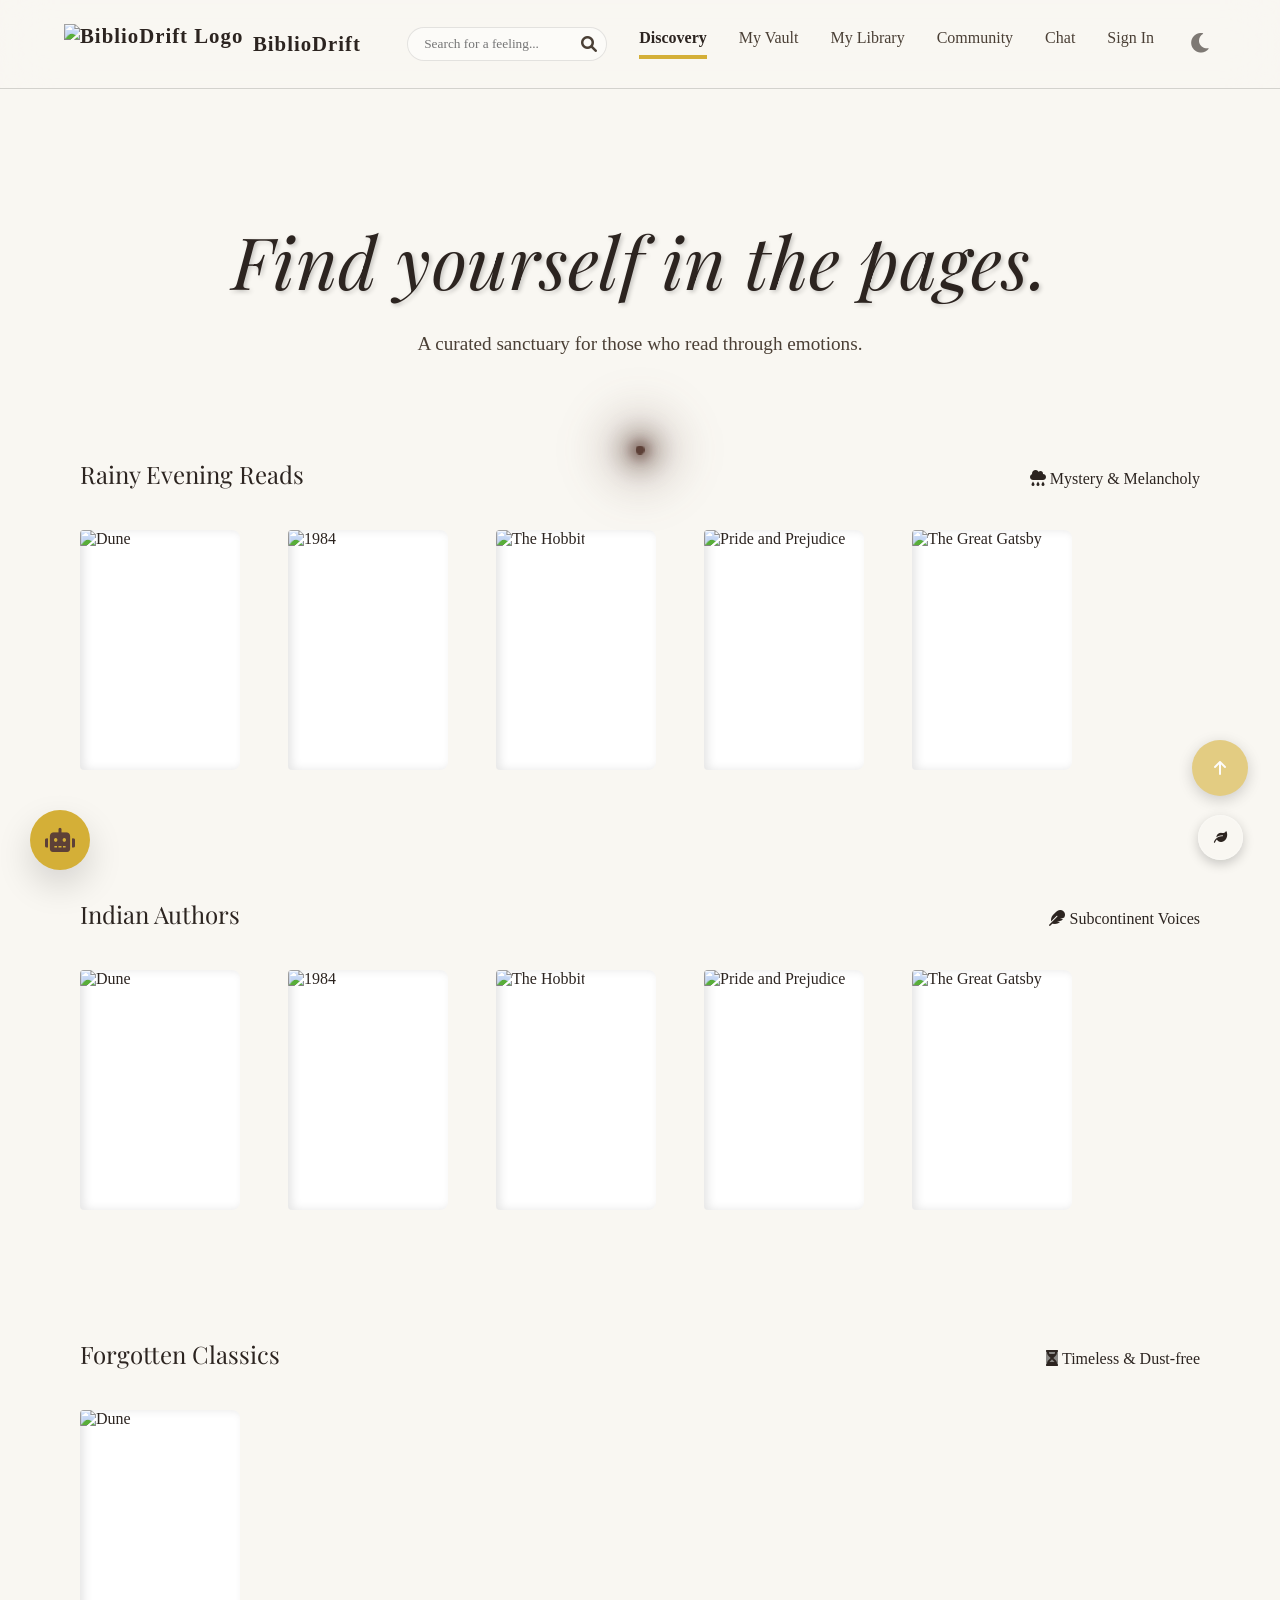
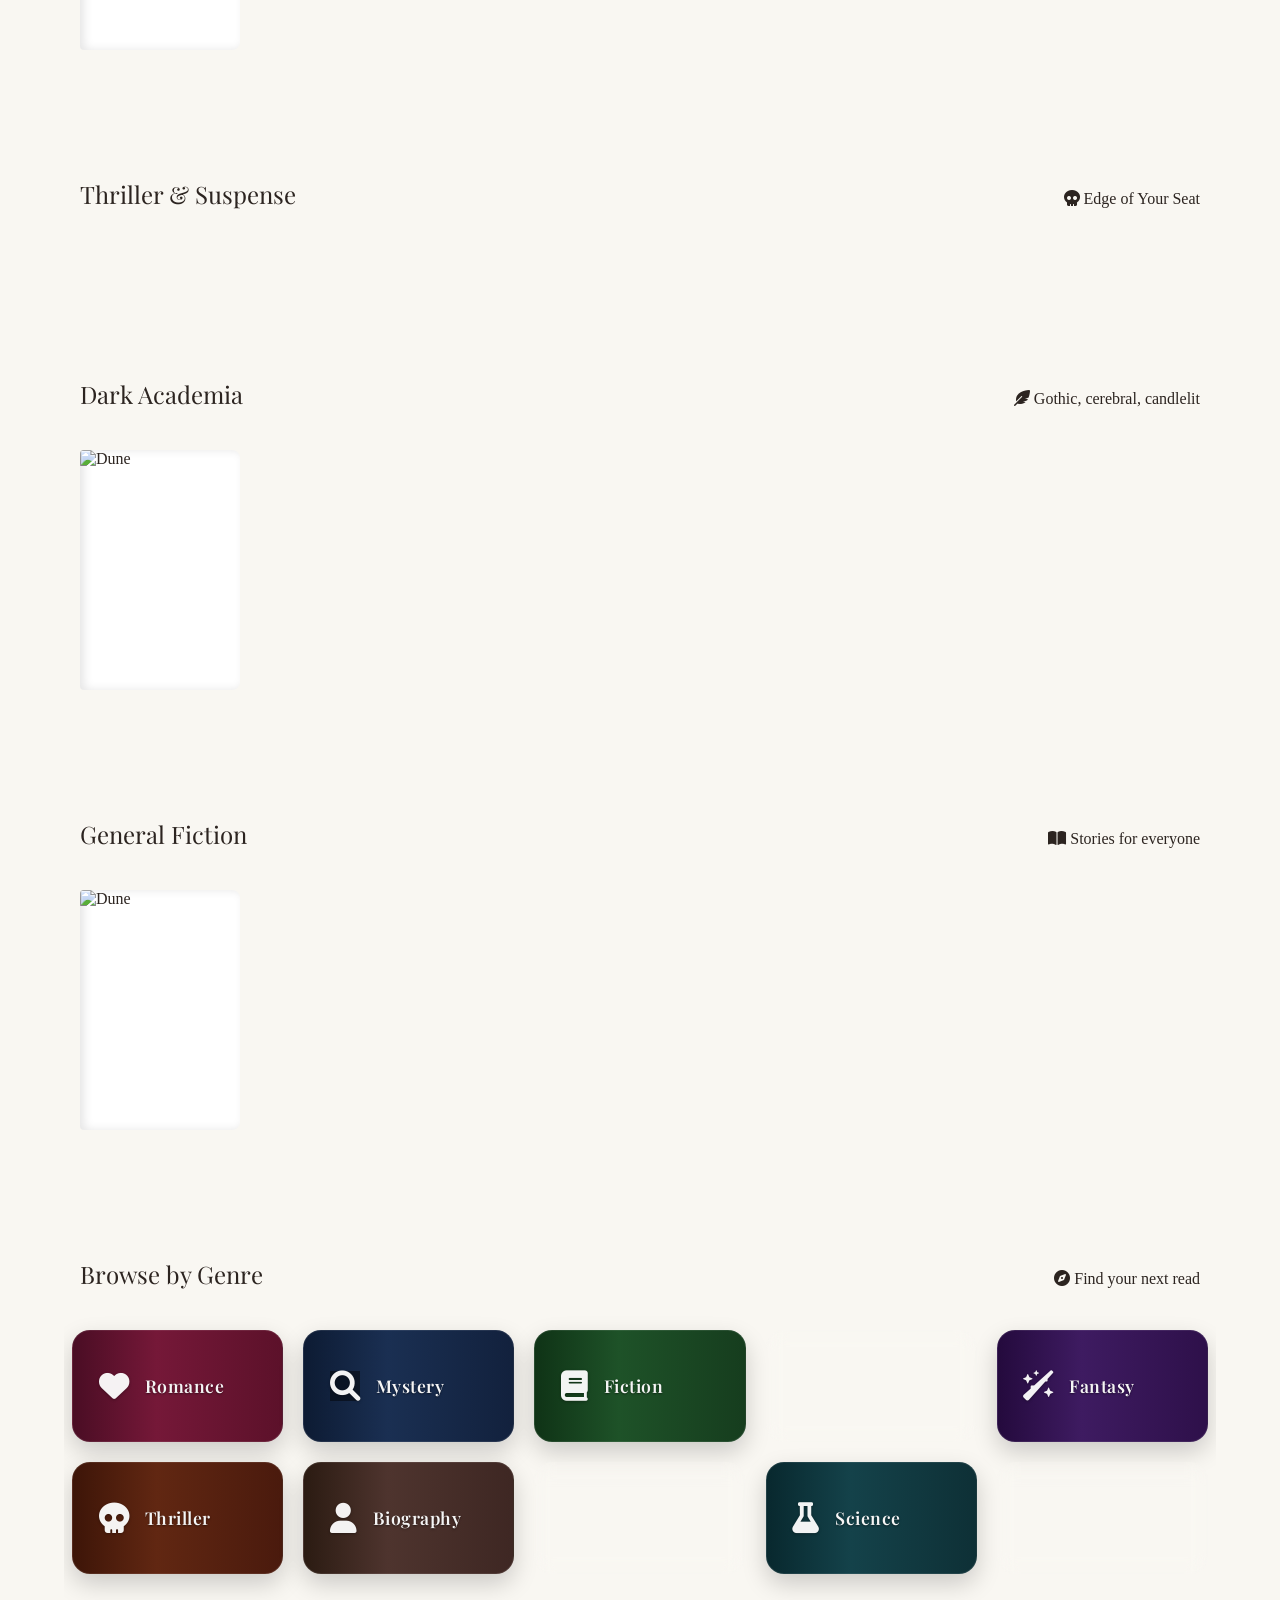
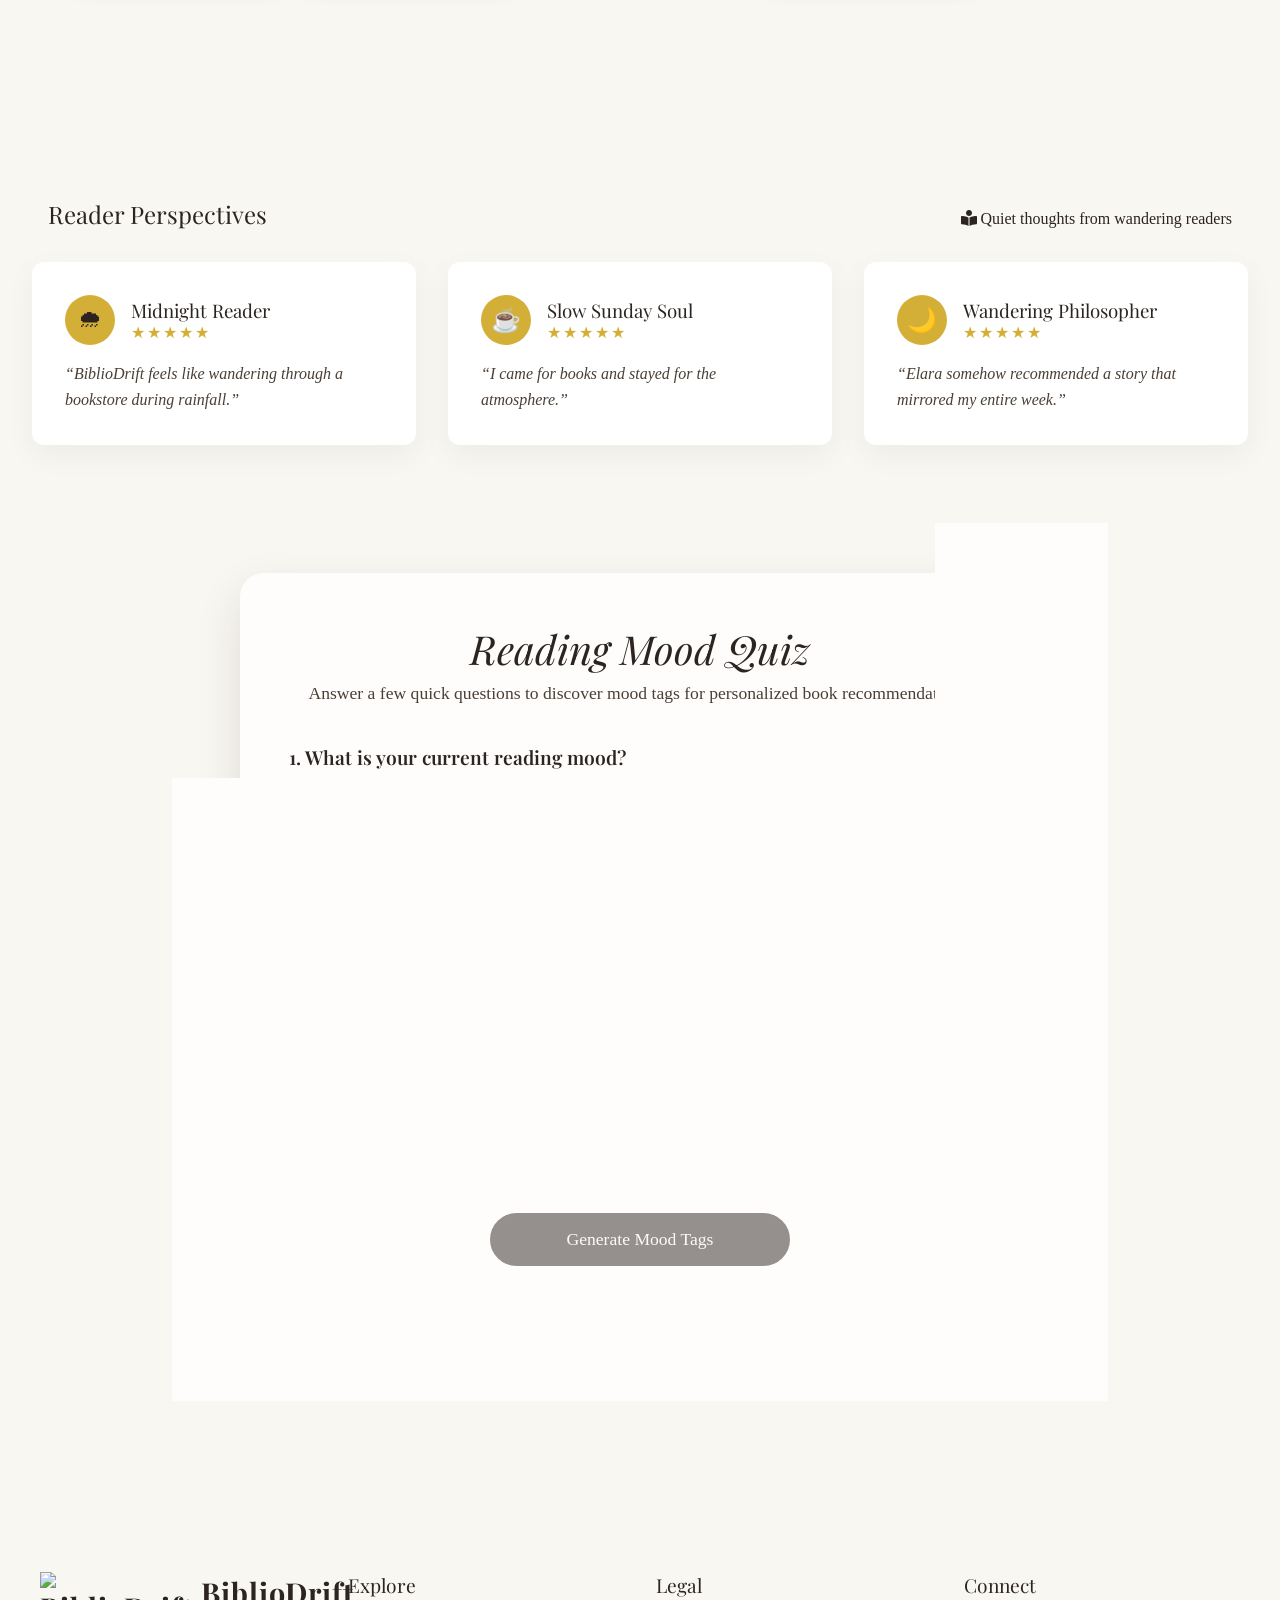
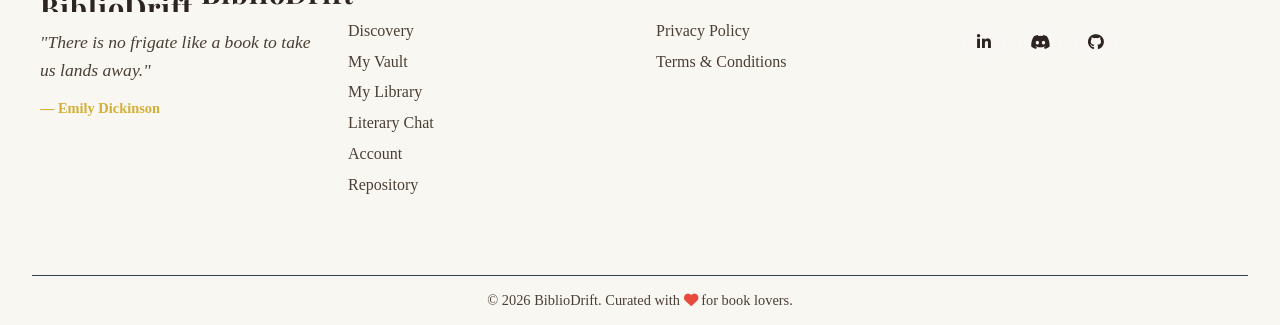
==== commit 90f15770: "Merge upstream main and resolve chat conflict" ====
--- a/frontend/pages/index.html
+++ b/frontend/pages/index.html
@@ -56,9 +56,17 @@
   <!-- <script src="../js/app.js"></script> -->
   <script src="../js/library-3d.js"></script>
   <meta name="viewport" content="width=device-width, initial-scale=1.0" />
-  <!-- Added SEO meta description to improve search engine discoverability and click-through rates -->
+  <!-- SEO & Open Graph meta tags -->
   <meta name="description"
-    content="BiblioDrift — Discover books by mood, track your reading journey, and get AI-powered recommendations." />
+    content="BiblioDrift — Your mood-based book discovery app. Find your next read by how you feel, track your journey, and get AI-powered recommendations." />
+  <meta property="og:type" content="website" />
+  <meta property="og:url" content="https://bibliodrift-dm.netlify.app/" />
+  <meta property="og:title" content="BiblioDrift | Find yourself in the pages" />
+  <meta property="og:description"
+    content="BiblioDrift — Your mood-based book discovery app. Find your next read by how you feel, track your journey, and get AI-powered recommendations." />
+  <meta property="og:image" content="https://bibliodrift-dm.netlify.app/assets/images/og-banner.png" />
+  <meta property="og:image:width" content="1200" />
+  <meta property="og:image:height" content="630" />
   <title>BiblioDrift | Find yourself in the pages</title>
   <link rel="stylesheet" href="../css/style.css" />
   <link rel="stylesheet" href="../css/keyboard-shortcuts.css" />
@@ -111,6 +119,10 @@
           <span class="tooltip-text"><i class="fa-solid fa-book"></i> My Library</span>
         </div>
         <div class="tooltip">
+           <a href="community-stories.html">Community</a>
+           <span class="tooltip-text"><i class="fa-solid fa-pen-nib"></i> Community Stories</span>
+        </div>
+        <div class="tooltip">
           <a href="chat.html">Chat</a>
           <span class="tooltip-text"><i class="fa-solid fa-comments"></i> Chat</span>
         </div>
@@ -174,6 +186,20 @@
       </div>
       <div class="curated-row" id="row-classics"></div>
     </section>
+
+    <section class="curated-section">
+      <div class="section-header">
+        <h2>Thriller & Suspense</h2>
+        <span><i class="fa-solid fa-skull"></i> Edge of Your Seat</span>
+      </div>
+    <div class="curated-row" id="row-thriller"></div>
+    </section>
+
+      
+    
+     
+      
+    
 
     <section class="curated-section">
       <div class="section-header">
@@ -263,6 +289,132 @@
       </div>
     </dialog>
   </main>
+<section class="reader-perspectives">
+
+
+  <div class="section-header">
+    <h2>Reader Perspectives</h2>
+    <span>
+      <i class="fa-solid fa-book-open-reader"></i>
+      Quiet thoughts from wandering readers
+    </span>
+  </div>
+
+  <div class="perspective-grid">
+
+    <div class="perspective-card">
+      <div class="perspective-user">
+        <div class="avatar-circle">🌧</div>
+
+        <div>
+          <h3>Midnight Reader</h3>
+          <p class="stars">★★★★★</p>
+        </div>
+      </div>
+
+      <p class="perspective-text">
+        “BiblioDrift feels like wandering through a bookstore during rainfall.”
+      </p>
+    </div>
+
+    <div class="perspective-card">
+      <div class="perspective-user">
+        <div class="avatar-circle">☕</div>
+
+        <div>
+          <h3>Slow Sunday Soul</h3>
+          <p class="stars">★★★★★</p>
+        </div>
+      </div>
+
+      <p class="perspective-text">
+        “I came for books and stayed for the atmosphere.”
+      </p>
+    </div>
+
+    <div class="perspective-card">
+      <div class="perspective-user">
+        <div class="avatar-circle">🌙</div>
+
+        <div>
+          <h3>Wandering Philosopher</h3>
+          <p class="stars">★★★★★</p>
+        </div>
+      </div>
+
+      <p class="perspective-text">
+        “Elara somehow recommended a story that mirrored my entire week.”
+      </p>
+    </div>
+
+  </div>
+
+</section>
+
+    <!-- Reading mood quiz section -->
+    <section class="reading-mood-quiz" id="readingMoodQuiz">
+      <div class="quiz-container">
+        <h2>Reading Mood Quiz</h2>
+        <p>
+          Answer a few quick questions to discover mood tags for personalized book
+          recommendations.
+        </p>
+
+        <div class="quiz-question">
+          <h3>1. What is your current reading mood?</h3>
+          <div class="quiz-options" data-question="mood">
+            <button type="button" data-value="cozy">Cozy</button>
+            <button type="button" data-value="dark">Dark</button>
+            <button type="button" data-value="romantic">Romantic</button>
+            <button type="button" data-value="mysterious">Mysterious</button>
+            <button type="button" data-value="adventurous">Adventurous</button>
+          </div>
+        </div>
+
+        <div class="quiz-question">
+          <h3>2. Which genre do you prefer right now?</h3>
+          <div class="quiz-options" data-question="genre">
+            <button type="button" data-value="romance">Romance</button>
+            <button type="button" data-value="mystery">Mystery</button>
+            <button type="button" data-value="fantasy">Fantasy</button>
+            <button type="button" data-value="self-help">Self-help</button>
+            <button type="button" data-value="thriller">Thriller</button>
+          </div>
+        </div>
+
+        <div class="quiz-question">
+          <h3>3. What reading pace do you want?</h3>
+          <div class="quiz-options" data-question="pace">
+            <button type="button" data-value="quick-read">Quick read</button>
+            <button type="button" data-value="medium-paced">Medium paced</button>
+            <button type="button" data-value="slow-immersive">Slow immersive</button>
+          </div>
+        </div>
+
+        <div class="quiz-question">
+          <h3>4. What story vibe are you looking for?</h3>
+          <div class="quiz-options" data-question="vibe">
+            <button type="button" data-value="light-hearted">Light-hearted</button>
+            <button type="button" data-value="emotional">Emotional</button>
+            <button type="button" data-value="suspenseful">Suspenseful</button>
+            <button type="button" data-value="inspiring">Inspiring</button>
+            <button type="button" data-value="magical">Magical</button>
+          </div>
+        </div>
+
+        <button type="button" id="generateMoodTags" class="generate-tags-btn" disabled>
+          Generate Mood Tags
+        </button>
+
+        <div class="quiz-results" id="quizResults" hidden>
+          <h3>Your Reading Mood Tags</h3>
+          <div class="mood-tags" id="moodTags"></div>
+          <button type="button" id="retakeQuiz" class="retake-quiz-btn">
+            Retake Quiz
+          </button>
+        </div>
+      </div>
+    </section>
 
 
   <!--The footer is being called usingt footer.js.-->
@@ -276,7 +428,6 @@
   <script src="../js/theme-manager.js"></script>
   <script src="../js/ambient.js"></script>
 
-
   <!-- Back to Top Button -->
   <button id="backToTop" class="btn-icon back-to-top" title="Back to Top"
     onclick="window.scrollTo({top: 0, behavior: 'smooth'});">
@@ -288,8 +439,10 @@
     <button id="ambientToggle" title="Ambient Sanctuary" aria-expanded="false" aria-controls="ambientPanel">
       <i class="fa-solid fa-leaf"></i>
     </button>
+    
     <div id="ambientPanel" class="ambient-panel">
       <h3 style="color: var(--text-main) !important;">Ambient Sanctuary</h3>
+      
       <div class="ambient-option">
         <span style="color: var(--text-main) !important;"><i class="fa-solid fa-cloud-rain"></i> Rainy Evening</span>
         <label class="switch">
@@ -297,6 +450,7 @@
           <span class="slider"></span>
         </label>
       </div>
+      
       <div class="ambient-option">
         <span style="color: var(--text-main) !important;"><i class="fa-solid fa-fire"></i> Cozy Fireplace</span>
         <label class="switch">
@@ -304,6 +458,47 @@
           <span class="slider"></span>
         </label>
       </div>
+
+      <div class="ambient-option">
+        <span style="color: var(--text-main) !important;"><i class="fa-solid fa-rocket"></i> Space Drift</span>
+        <label class="switch">
+          <input type="checkbox" id="spaceToggle">
+          <span class="slider"></span>
+        </label>
+      </div>
+
+      <div class="ambient-option">
+        <span style="color: var(--text-main) !important;"><i class="fa-solid fa-train"></i> Night Train</span>
+        <label class="switch">
+          <input type="checkbox" id="trainToggle">
+          <span class="slider"></span>
+        </label>
+      </div>
+
+      <div class="ambient-option">
+        <span style="color: var(--text-main) !important;"><i class="fa-solid fa-tree"></i> Forest Cabin</span>
+        <label class="switch">
+          <input type="checkbox" id="forestToggle">
+          <span class="slider"></span>
+        </label>
+      </div>
+
+      <div class="ambient-option">
+        <span style="color: var(--text-main) !important;"><i class="fa-solid fa-wand-sparkles"></i> Magic Realm</span>
+        <label class="switch">
+          <input type="checkbox" id="magicToggle">
+          <span class="slider"></span>
+        </label>
+      </div>
+
+      <div class="ambient-option">
+        <span style="color: var(--text-main) !important;"><i class="fa-solid fa-torii-gate"></i> Wisteria Night</span>
+        <label class="switch">
+          <input type="checkbox" id="animeToggle">
+          <span class="slider"></span>
+        </label>
+      </div>
+
       <div class="ambient-option">
         <span style="color: var(--text-main) !important;"><i class="fa-solid fa-water"></i> Calm Ocean Waves</span>
         <label class="switch">
@@ -364,4 +559,4 @@
 
 </body>
 
-</html>+</html>
--- a/frontend/css/style.css
+++ b/frontend/css/style.css
@@ -89,6 +89,29 @@
     padding: 0;
 }
 
+/* Smooth core animation and hover transitions for interactive elements */
+button,
+input,
+select,
+textarea,
+.search-input,
+.action-btn,
+.suggestion-btn,
+.send-btn,
+.btn-primary,
+.close-modal-btn,
+.close-genre-modal,
+.genre-card,
+.book-rec-item {
+    transition:
+        background-color 0.25s ease,
+        color 0.25s ease,
+        border-color 0.25s ease,
+        box-shadow 0.25s ease,
+        transform 0.25s ease,
+        opacity 0.2s ease;
+}
+
 html {
     scroll-behavior: smooth;
     transition: background-color 0.4s ease, color 0.4s ease;
@@ -201,10 +224,15 @@
     color: var(--text-main);
 }
 
+.search-input:hover,
 .search-input:focus {
     background: var(--book-bg);
+    border-color: rgba(212, 175, 55, 0.35);
+}
+
+.search-input:focus {
     width: 300px;
-    box-shadow: var(--shadow-soft);
+    box-shadow: 0 0 0 4px rgba(212, 175, 55, 0.14);
 }
 
 .search-icon {
@@ -304,6 +332,37 @@
     margin: 0 auto;
     width: 100%;
     overflow-x: hidden;
+}
+
+/* Strong accessible focus states for keyboard navigation */
+button:focus-visible,
+.search-input:focus-visible,
+input:focus-visible,
+textarea:focus-visible,
+select:focus-visible,
+.action-btn:focus-visible,
+.suggestion-btn:focus-visible,
+.send-btn:focus-visible,
+.btn-primary:focus-visible,
+.close-modal-btn:focus-visible,
+.close-genre-modal:focus-visible,
+.genre-card:focus-visible,
+.book-rec-item:focus-visible {
+    outline: 3px solid rgba(212, 175, 55, 0.35);
+    outline-offset: 2px;
+}
+
+select,
+.dropdown {
+    transition: background-color 0.28s ease, border-color 0.28s ease, box-shadow 0.28s ease, color 0.28s ease;
+}
+
+select:focus,
+.dropdown:focus,
+input:focus,
+textarea:focus {
+    box-shadow: 0 0 0 4px rgba(212, 175, 55, 0.12);
+    border-color: rgba(212, 175, 55, 0.35);
 }
 
 /* --- Hero --- */
@@ -1221,29 +1280,119 @@
 .modal-actions {
     margin-top: auto;
     display: flex;
-    gap: 1rem;
+    gap: 0.75rem;
+    align-items: center;
+    justify-content: flex-end;
+    flex-wrap: wrap;
 }
 
 .btn-primary {
     background: var(--text-main);
     color: var(--bg-color);
     border: none;
-    padding: 1rem 2rem;
-    border-radius: 30px;
+    padding: 0.8rem 1.25rem;
+    min-height: 44px;
+    min-width: 140px;
+    border-radius: 12px;
     font-family: "Georgia", serif;
-    font-size: 1.1rem;
+    font-size: 1.05rem;
     cursor: pointer;
-    transition: all 0.3s;
-    display: flex;
-    align-items: center;
-    gap: 0.8rem;
+    transition: all 0.18s ease;
+    display: flex;
+    align-items: center;
+    gap: 0.6rem;
 }
 
 .btn-primary:hover {
     background: var(--accent-gold);
     color: #fff;
     transform: translateY(-2px);
-    box-shadow: 0 5px 15px rgba(0, 0, 0, 0.1);
+    box-shadow: 0 6px 20px rgba(0, 0, 0, 0.12);
+}
+
+/* Preview & Secondary buttons aligned with primary style */
+.btn-preview,
+.btn-secondary {
+    min-height: 44px;
+    min-width: 120px;
+    padding: 0.7rem 1rem;
+    border-radius: 12px;
+    display: inline-flex;
+    align-items: center;
+    gap: 0.6rem;
+    font-family: inherit;
+    font-size: 0.98rem;
+}
+
+.btn-preview {
+    background: transparent;
+    color: var(--text-main);
+    border: 2px solid var(--glass-border);
+}
+
+.btn-preview:hover {
+    background: rgba(212,175,55,0.08);
+    border-color: var(--accent-gold);
+}
+
+.btn-secondary {
+    background: transparent;
+    border: 1px solid var(--glass-border);
+    color: var(--text-main);
+}
+
+.btn-secondary:hover {
+    background: rgba(0,0,0,0.04);
+    transform: translateY(-1px);
+}
+
+/* Accessible focus outlines */
+.btn-primary:focus-visible,
+.btn-preview:focus-visible,
+.btn-secondary:focus-visible {
+    outline: 3px solid rgba(212,175,55,0.18);
+    outline-offset: 3px;
+}
+
+/* Make Add to Library button visually match the Preview button */
+#modal-add-btn {
+    min-height: 44px;
+    min-width: 140px;
+    padding: 0.8rem 1.25rem;
+    border-radius: 12px;
+    display: inline-flex;
+    align-items: center;
+    gap: 0.6rem;
+    background: transparent;
+    border: 2px solid var(--glass-border);
+    color: var(--text-main);
+    font-family: inherit;
+    font-size: 1rem;
+    cursor: pointer;
+    transition: all 0.18s ease;
+}
+
+#modal-add-btn:hover {
+    background: rgba(212,175,55,0.06);
+    border-color: var(--accent-gold);
+    transform: translateY(-1px);
+}
+
+/* When the book is already in the library show a filled accent state */
+#modal-add-btn.library-remove-btn {
+    background: linear-gradient(135deg, var(--accent-gold), #e6c44a);
+    color: var(--wood-dark);
+    border-color: var(--accent-gold);
+    box-shadow: 0 8px 28px rgba(212,175,55,0.18);
+}
+
+#modal-add-btn.library-remove-btn:hover {
+    transform: translateY(-2px);
+}
+
+#modal-add-btn:focus-visible {
+    outline: 3px solid rgba(212,175,55,0.18);
+    outline-offset: 3px;
 }
 
 /* Responsive Modal */
@@ -2077,19 +2226,45 @@
 }
 
 .close-genre-modal {
-    background: none;
-    border: none;
+    width: 44px;
+    height: 44px;
+    background: transparent;
+    border: 1px solid transparent;
     font-size: 1.5rem;
-    color: var(--text-main);
+    color: var(--text-muted, rgba(0, 0, 0, 0.6));
     cursor: pointer;
-    padding: 0.5rem;
+    padding: 0;
+    line-height: 1;
     border-radius: 50%;
-    transition: all 0.2s ease;
+    flex-shrink: 0;
+    aspect-ratio: 1 / 1;
+    display: flex;
+    align-items: center;
+    justify-content: center;
+    transition: all 0.25s cubic-bezier(0.25, 0.46, 0.45, 0.94);
 }
 
 .close-genre-modal:hover {
-    background: rgba(0, 0, 0, 0.1);
-    transform: rotate(90deg);
+    background-color: rgba(220, 53, 69, 0.08);
+    color: #c9302c;
+    transform: scale(1.04);
+}
+
+.close-genre-modal:active {
+    transform: scale(0.96);
+}
+
+[data-theme="night"] .close-genre-modal {
+    background-color: transparent;
+    border: 1px solid transparent;
+    color: rgba(255, 255, 255, 0.7);
+}
+
+[data-theme="night"] .close-genre-modal:hover {
+    background-color: rgba(255, 99, 104, 0.12);
+    border-color: rgba(255, 99, 104, 0.25);
+    color: #ffb3b3;
+    transform: scale(1.04);
 }
 
 .genre-modal-body {
@@ -2659,28 +2834,48 @@
 
 .modal-close-btn {
     position: absolute;
-    top: 10px;
-    right: 10px;
+    top: 15px;
+    right: 15px;
     width: 36px;
     height: 36px;
-    font-size: 1rem;
     border-radius: 50%;
-    background: var(--glass-bg);
-    border: 1px solid var(--glass-border);
+    flex-shrink: 0;
+    aspect-ratio: 1 / 1;
+    display: flex;
+    align-items: center;
+    justify-content: center;
+    padding: 0;
+    font-size: 1.25rem;
+    line-height: 1;
     cursor: pointer;
-    display: flex;
-    align-items: center;
-    justify-content: center;
-    font-size: 1.5rem;
-    color: var(--text-muted);
-    transition: all 0.3s ease;
-    z-index: 10;
+    z-index: 100;
+    transition: all 0.25s cubic-bezier(0.25, 0.46, 0.45, 0.94);
+    background-color: transparent;
+    border: 1px solid transparent; 
+    color: var(--text-muted, rgba(0, 0, 0, 0.6));
 }
 
 .modal-close-btn:hover {
-    background: var(--accent-gold);
-    color: white;
-    transform: rotate(90deg);
+    background-color: rgba(220, 53, 69, 0.08);
+    color: #c9302c;
+    transform: scale(1.04);
+}
+
+.modal-close-btn:active {
+    transform: scale(0.96);
+}
+
+[data-theme="night"] .modal-close-btn {
+    background-color: transparent;
+    border: 1px solid transparent;
+    color: rgba(255, 255, 255, 0.7);
+}
+
+[data-theme="night"] .modal-close-btn:hover {
+    background-color: rgba(255, 99, 104, 0.12);
+    border-color: rgba(255, 99, 104, 0.25);
+    color: #ffb3b3;
+    transform: scale(1.04);
 }
 
 .book-detail-grid {
@@ -3820,30 +4015,7 @@
     pointer-events: auto;
 }
 
-#modal-close-btn {
-    position: absolute;
-    top: 10px;
-    right: 10px;
-    background: rgba(255, 255, 255, 0.1);
-    border: 1px solid rgba(255, 255, 255, 0.2);
-    color: #fff;
-    width: 32px;
-    height: 32px;
-    border-radius: 50%;
-    font-size: 0.9rem;
-    cursor: pointer;
-    z-index: 2005;
-    transition: all 0.3s ease;
-    pointer-events: auto;
-    display: flex;
-    align-items: center;
-    justify-content: center;
-}
-
-#modal-close-btn:hover {
-    background: rgba(255, 255, 255, 0.25);
-    transform: rotate(90deg);
-}
+
 
 .book-expanded-layout {
     display: flex;
@@ -4320,14 +4492,7 @@
         max-height: 300px;
     }
 
-    #modal-close-btn {
-        top: 15px;
-        right: 15px;
-        background: rgba(0, 0, 0, 0.5);
-        /* Contrast on white if scrolled */
-        position: fixed;
-        /* Keep it visible */
-    }
+
 }
 
 /* 404 Page Styles */
@@ -5490,6 +5655,7 @@
     font-style: italic;
 }
 
+
 .bookseller-context-hint {
     margin-top: 1rem;
     font-size: 0.78rem;
@@ -5533,7 +5699,6 @@
 }
 
 *:hover {
-    cursor: pointer !important;
     cursor: url("data:image/svg+xml;utf8,<svg xmlns='http://www.w3.org/2000/svg' width='32' height='32' viewBox='0 0 24 24'><path fill='%23ffca3a' d='M4.42 20.58a1 1 0 0 0 1.41 0L15.24 11.2l-2.44-2.44L3.42 18.17a1 1 0 0 0 0 1.41zM17.36 9.08l-2.44-2.44 2.12-2.12a2 2 0 0 1 2.83 0l1.77 1.77a2 2 0 0 1 0 2.83z'/><path stroke='%23ffca3a' stroke-width='1.5' d='M2 22l4-1'/></svg>") 0 24, pointer !important;
 }
 
@@ -6343,3 +6508,306 @@
     background: var(--bg-color);
     color: var(--text-main);
 }
+.custom-auth-bg {
+    background: linear-gradient(to bottom right, #f8fafc, #dbeafe);
+    min-height: 100vh;
+}
+
+.auth-btn {
+    transition: all 0.3s ease;
+}
+
+.auth-btn:hover {
+    transform: scale(1.03);
+    background: #1e3a8a;
+    box-shadow: 0 8px 20px rgba(30, 58, 138, 0.3);
+}
+
+html[data-theme="night"] .tooltip-author,
+body.night-mode .tooltip-author {
+    color: #cccccc !important;
+}
+
+
+.footer-logo {
+  height: 40px;
+  width: auto;
+}
+
+.logo {
+  display: flex;
+  align-items: center;
+  gap: 0.6rem;
+  font-size: 1.3rem;
+  font-weight: bold;
+}
+
+.main-footer {
+ 
+  padding: 4rem 2rem 1rem;
+}
+
+.footer-container {
+  display: grid;
+  grid-template-columns: repeat(auto-fit, minmax(220px, 1fr));
+  gap: 2rem;
+}
+
+.footer-container a {
+ 
+  text-decoration: none;
+  transition: color 0.3s ease;
+}
+
+
+
+.social-icons {
+  display: flex;
+  gap: 1rem;
+}
+
+.footer-bottom {
+  text-align: center;
+  margin-top: 3rem;
+  padding-top: 1rem;
+  border-top: 1px solid #374151;
+}
+/* =========================
+   Reader Perspectives
+========================= */
+.reader-perspectives {
+  padding: 4rem 2rem;
+  background: var(--bg-color);
+}
+
+.perspective-grid {
+  display: grid;
+  grid-template-columns: repeat(auto-fit, minmax(300px, 1fr));
+  gap: 2rem;
+  margin-top: 2rem;
+}
+
+.perspective-card {
+  background: var(--book-bg);
+  padding: 2rem;
+  border-radius: 12px;
+  box-shadow: var(--shadow-soft);
+  border: 1px solid var(--glass-border);
+}
+
+.perspective-user {
+  display: flex;
+  align-items: center;
+  gap: 1rem;
+  margin-bottom: 1rem;
+}
+
+.avatar-circle {
+  width: 50px;
+  height: 50px;
+  border-radius: 50%;
+  background: var(--accent-gold);
+  display: flex;
+  align-items: center;
+  justify-content: center;
+  font-size: 1.5rem;
+}
+
+.stars {
+  color: var(--accent-gold);
+  margin: 0;
+  letter-spacing: 2px;
+}
+
+.perspective-text {
+  font-style: italic;
+  line-height: 1.6;
+  color: var(--text-muted);
+}
+
+/* PR 881 - Centering Fixes for Library Icons */
+.book__face--back .book-actions .btn-icon i,
+.library-actions-group button i {
+    font-size: 16px !important;
+    width: 16px;
+    height: 16px;
+    display: inline-flex;
+    align-items: center;
+    justify-content: center;
+}
+
+.book__face--back .book-actions .btn-icon {
+    width: 32px;
+    height: 32px;
+    padding: 0;
+    display: inline-flex;
+    align-items: center;
+    justify-content: center;
+}
+
+.library-actions-group button {
+    padding: 0.5rem 1rem;
+    display: inline-flex;
+    align-items: center;
+    justify-content: center;
+    gap: 0.5rem;
+}
+
+/* --- Reading Mood Quiz --- */
+.reading-mood-quiz {
+    padding: 4rem 2rem;
+    margin-bottom: 4rem;
+    display: flex;
+    justify-content: center;
+}
+
+.quiz-container {
+    background: var(--surface-panel);
+    backdrop-filter: blur(10px);
+    -webkit-backdrop-filter: blur(10px);
+    border: 1px solid var(--glass-border);
+    border-radius: var(--radius-panel);
+    padding: 3rem;
+    max-width: 800px;
+    width: 100%;
+    box-shadow: var(--shadow-panel);
+    text-align: center;
+}
+
+.quiz-container h2 {
+    font-family: "Playfair Display", serif;
+    font-size: 2.5rem;
+    color: var(--text-main);
+    margin-bottom: 0.5rem;
+    font-style: italic;
+}
+
+.quiz-container > p {
+    color: var(--text-muted);
+    font-size: 1.1rem;
+    margin-bottom: 2.5rem;
+}
+
+.quiz-question {
+    text-align: left;
+    margin-bottom: 2rem;
+}
+
+.quiz-question h3 {
+    font-size: 1.2rem;
+    color: var(--text-main);
+    margin-bottom: 1rem;
+    font-weight: 600;
+}
+
+.quiz-options {
+    display: flex;
+    flex-wrap: wrap;
+    gap: 0.8rem;
+}
+
+.quiz-options button {
+    background: transparent;
+    border: 1px solid var(--input-border);
+    color: var(--text-muted);
+    padding: 0.6rem 1.2rem;
+    border-radius: 20px;
+    font-family: "Georgia", serif;
+    font-size: 0.95rem;
+    cursor: pointer;
+    transition: all 0.3s ease;
+}
+
+.quiz-options button:hover {
+    background: var(--glass-bg);
+    border-color: var(--accent-gold);
+    color: var(--text-main);
+}
+
+.quiz-options button.selected {
+    background: var(--accent-gold);
+    color: var(--wood-dark);
+    border-color: var(--accent-gold);
+    font-weight: bold;
+    transform: scale(1.05);
+    box-shadow: 0 4px 10px rgba(212, 175, 55, 0.3);
+}
+
+.generate-tags-btn {
+    background: var(--text-main);
+    color: var(--bg-color);
+    border: none;
+    padding: 1rem 2rem;
+    border-radius: 30px;
+    font-family: "Georgia", serif;
+    font-size: 1.1rem;
+    cursor: pointer;
+    transition: all 0.3s;
+    margin-top: 1rem;
+    width: 100%;
+    max-width: 300px;
+}
+
+.generate-tags-btn:hover:not(:disabled) {
+    background: var(--accent-gold);
+    color: #fff;
+    transform: translateY(-2px);
+    box-shadow: 0 5px 15px rgba(0,0,0,0.1);
+}
+
+.generate-tags-btn:disabled {
+    opacity: 0.5;
+    cursor: not-allowed;
+}
+
+.quiz-results {
+    margin-top: 3rem;
+    padding-top: 2rem;
+    border-top: 1px dashed var(--glass-border);
+}
+
+.quiz-results h3 {
+    font-family: "Playfair Display", serif;
+    font-size: 1.5rem;
+    color: var(--text-main);
+    margin-bottom: 1rem;
+}
+
+.mood-tags {
+    display: flex;
+    flex-wrap: wrap;
+    justify-content: center;
+    gap: 0.8rem;
+    margin-bottom: 1.5rem;
+}
+
+.mood-tags span {
+    background: var(--glass-bg);
+    border: 1px solid var(--accent-gold);
+    color: var(--accent-gold);
+    padding: 0.5rem 1rem;
+    border-radius: 20px;
+    font-size: 0.9rem;
+    font-weight: bold;
+    letter-spacing: 0.5px;
+    text-transform: uppercase;
+}
+
+.retake-quiz-btn {
+    background: transparent;
+    border: 1px solid var(--text-muted);
+    color: var(--text-muted);
+    padding: 0.6rem 1.5rem;
+    border-radius: 20px;
+    font-family: "Georgia", serif;
+    font-size: 0.9rem;
+    cursor: pointer;
+    transition: all 0.3s;
+}
+
+.retake-quiz-btn:hover {
+    color: var(--text-main);
+    border-color: var(--text-main);
+}
+
+
